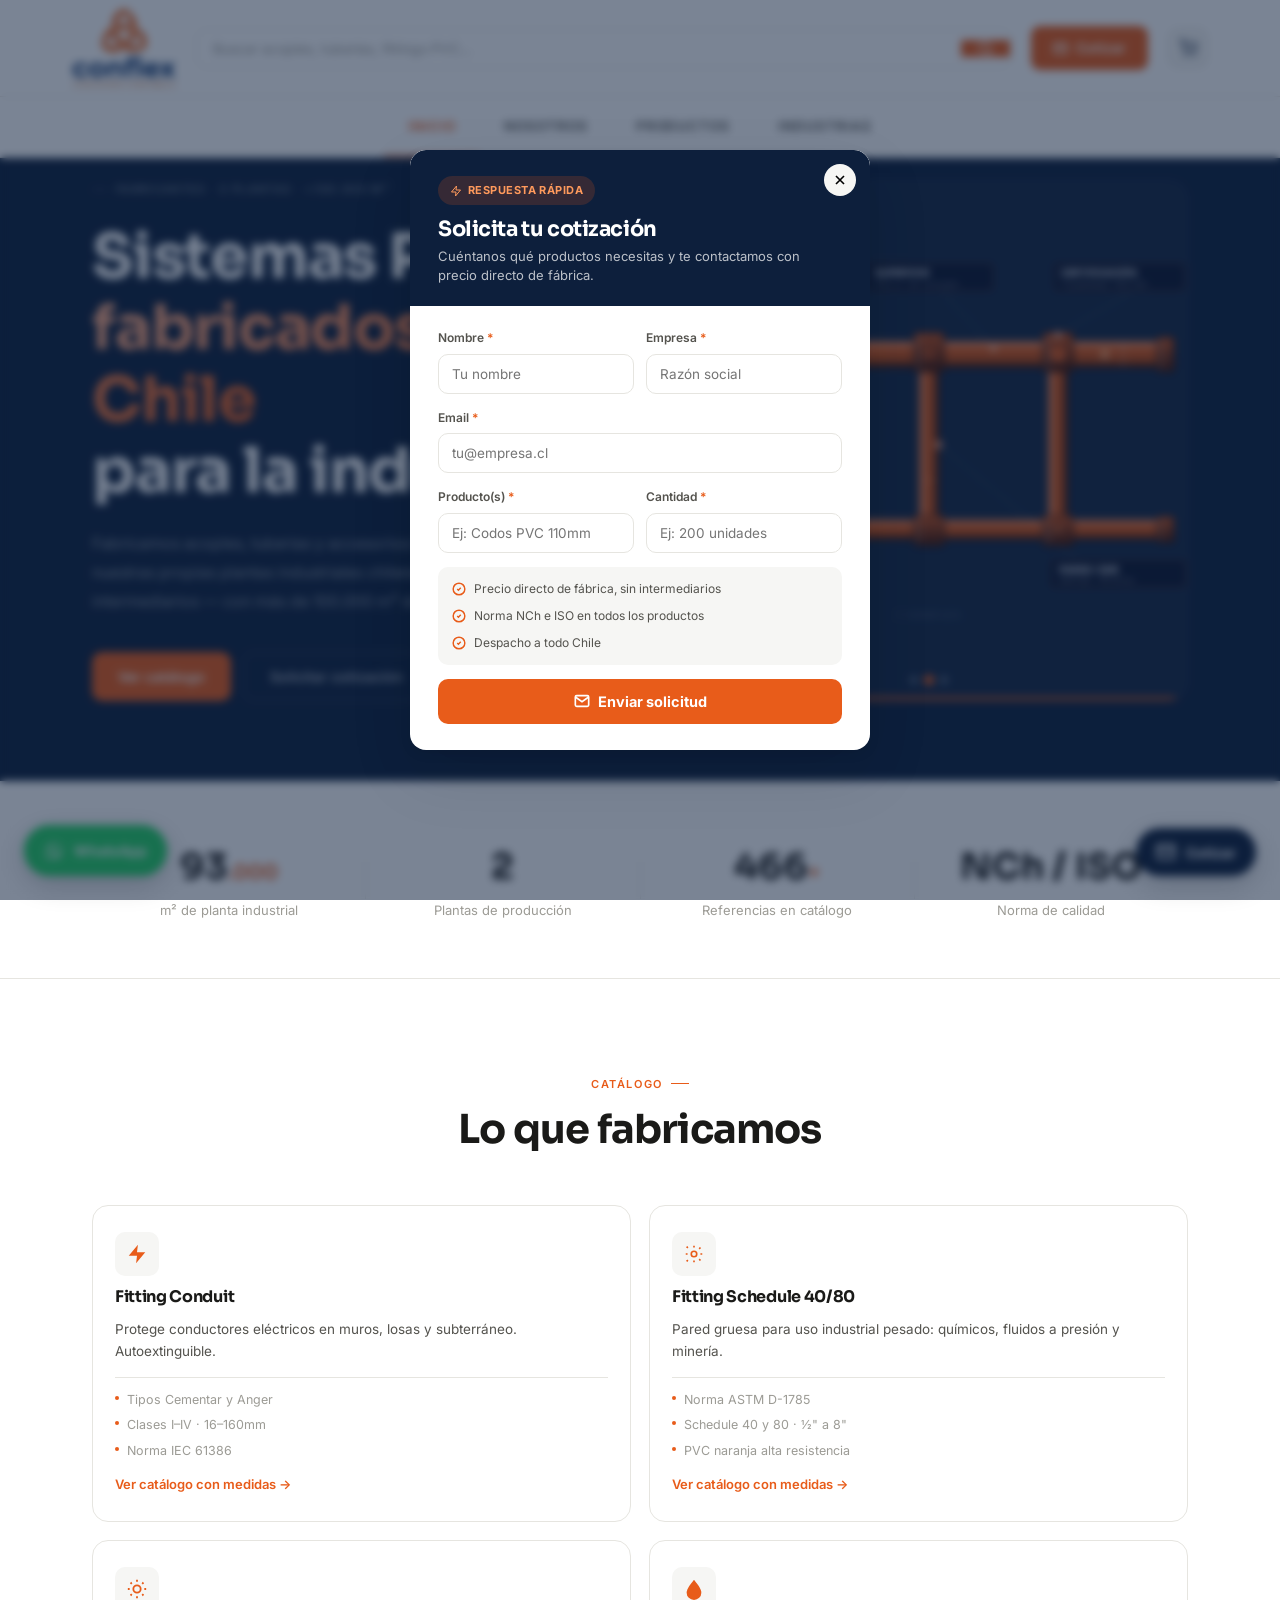
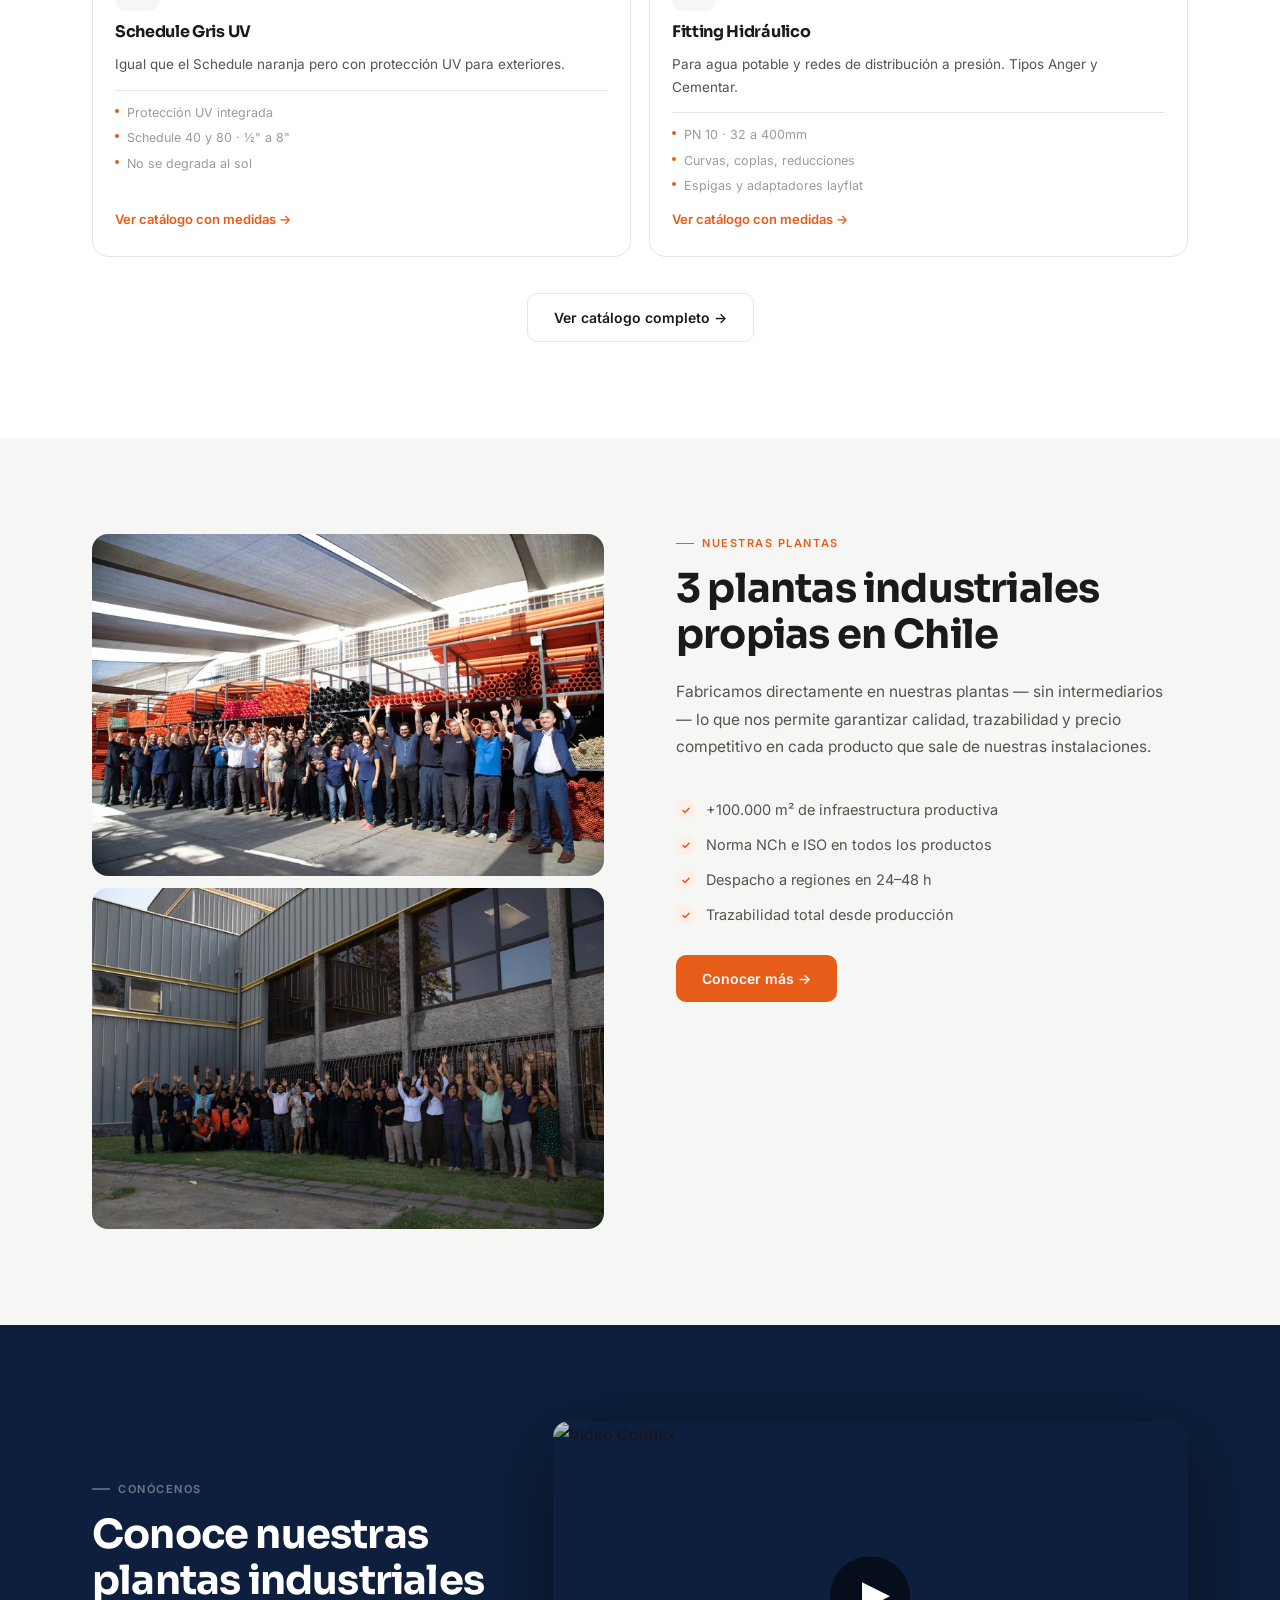
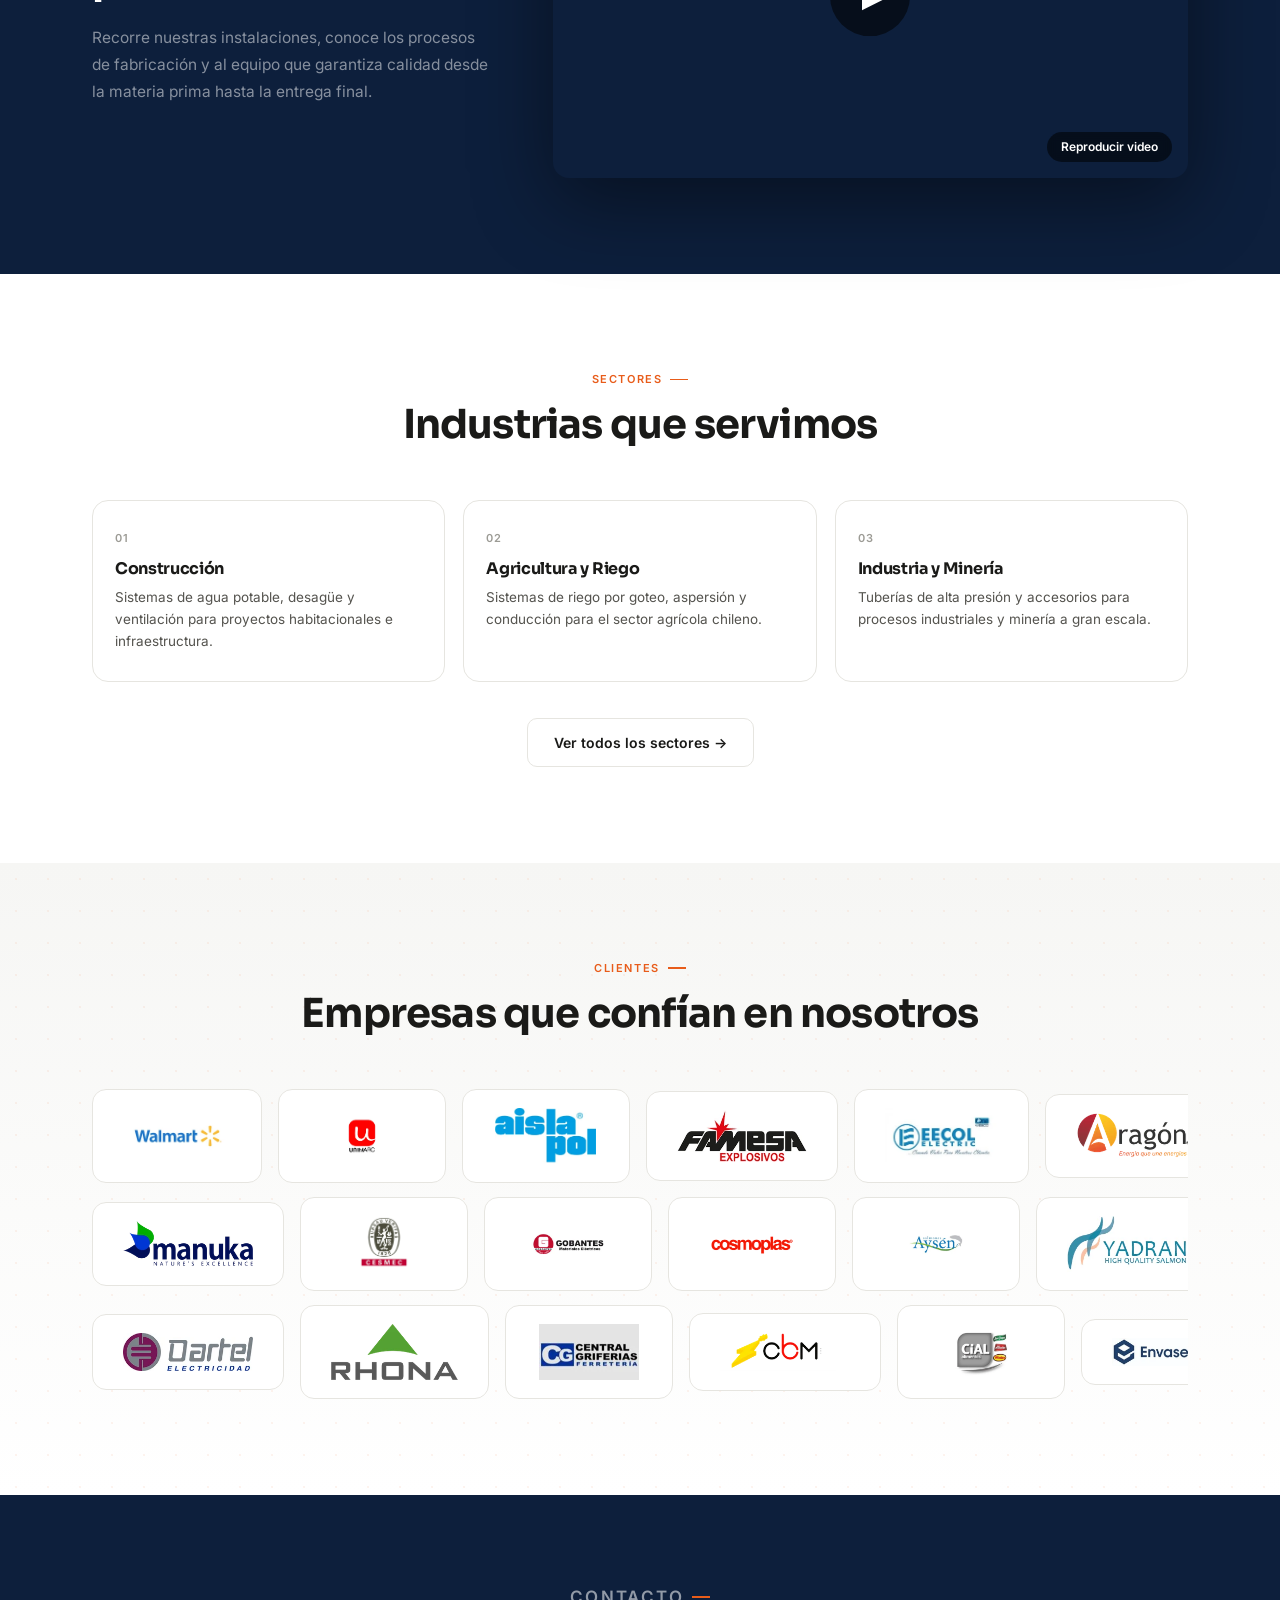
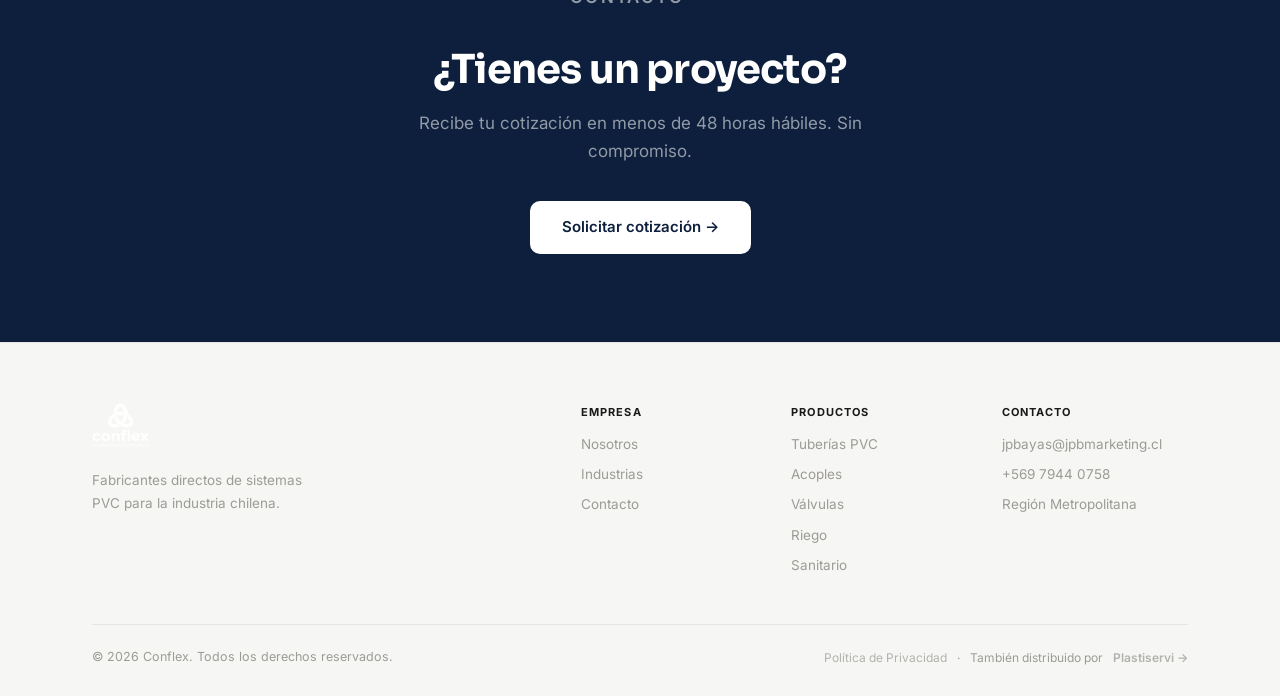
==== index.html @ ab377d47 "Reemplazar FormSubmit por envío real vía Gmail SMTP (Cloudflare Worker) El popup de cotización ahora" ====
<!DOCTYPE html>
<html lang="es">
<head>
  <meta charset="UTF-8" />
  <link rel="icon" type="image/png" sizes="32x32" href="img/favicon-32.png?v=2" />
  <link rel="icon" type="image/x-icon" href="favicon.ico?v=2" />
  <link rel="apple-touch-icon" href="img/favicon.png?v=2" />
  <meta name="viewport" content="width=device-width, initial-scale=1.0" />
  <title>Tuberías y Acoples PVC Chile | Conflex — Fabricantes Directos</title>
  <meta name="description" content="Fabricantes chilenos de tuberías PVC, acoples, válvulas y sistemas de riego. Conflex: 3 plantas industriales propias, +100.000 m² de producción. Precios directos de fábrica." />
  <link rel="canonical" href="https://conflex.cl/" />
  <meta property="og:type" content="website" />
  <meta property="og:site_name" content="Conflex" />
  <meta property="og:title" content="Tuberías y Acoples PVC Chile | Conflex — Fabricantes Directos" />
  <meta property="og:description" content="Fabricantes chilenos de tuberías PVC, acoples, válvulas y sistemas de riego. 3 plantas industriales, +100.000 m² de producción. Precios directos de fábrica." />
  <meta property="og:url" content="https://conflex.cl/" />
  <meta property="og:image" content="https://conflex.cl/img/team-1.jpg" />
  <meta name="twitter:card" content="summary_large_image" />
  <script type="application/ld+json">
  {
    "@context": "https://schema.org",
    "@type": "Organization",
    "name": "Conflex",
    "url": "https://conflex.cl",
    "logo": "https://conflex.cl/img/logo-conflex-transparent.png",
    "description": "Fabricantes chilenos de sistemas PVC: tuberías hidráulicas, acoples, conduit eléctrico, válvulas, riego y sanitario.",
    "telephone": "+56979440758",
    "email": "jpbayas@jpbmarketing.cl",
    "address": {
      "@type": "PostalAddress",
      "addressRegion": "Región Metropolitana",
      "addressCountry": "CL"
    }

  }
  </script>
  <script type="application/ld+json">
  {
    "@context": "https://schema.org",
    "@type": "WebSite",
    "name": "Conflex",
    "url": "https://conflex.cl",
    "potentialAction": {
      "@type": "SearchAction",
      "target": "https://conflex.cl/productos.html?q={search_term_string}",
      "query-input": "required name=search_term_string"
    }
  }
  </script>
  <link rel="preconnect" href="https://fonts.googleapis.com" />
  <link rel="preconnect" href="https://fonts.gstatic.com" crossorigin />
  <link href="https://fonts.googleapis.com/css2?family=Inter:wght@300;400;500;600&family=Sora:wght@400;600;700;800&display=swap" rel="stylesheet" />
  <link rel="stylesheet" href="css/style.css?v=21" />
  <!-- Google tag (Google Ads) — cuenta Conflex 135-925-0092 -->
  <script async src="https://www.googletagmanager.com/gtag/js?id=AW-18395458623"></script>
  <script>
    window.dataLayer = window.dataLayer || [];
    function gtag(){dataLayer.push(arguments);}
    gtag('js', new Date());
    gtag('config', 'AW-18395458623');
  </script>
</head>
<body>

  <header class="nav" id="nav">
    <!-- Row 1: logo + search + CTA -->
    <div class="nav-top">
      <div class="nav-top-inner">
        <a href="#" class="logo">
          <img src="img/logo-conflex-transparent.png" alt="Conflex" class="logo-img" />
        </a>
        <form class="nav-search" onsubmit="handleSearch(event)">
          <input type="search" placeholder="Buscar acoples, tuberías, fittings PVC..." class="nav-search-input" />
          <button type="submit" class="nav-search-btn" aria-label="Buscar">
            <svg width="17" height="17" viewBox="0 0 24 24" fill="none" stroke="currentColor" stroke-width="2.3"><circle cx="11" cy="11" r="8"/><line x1="21" y1="21" x2="16.65" y2="16.65"/></svg>
          </button>
        </form>
        <a href="contacto.html" class="nav-cta">
          <svg width="15" height="15" viewBox="0 0 24 24" fill="none" stroke="currentColor" stroke-width="2.5"><path d="M4 4h16c1.1 0 2 .9 2 2v12c0 1.1-.9 2-2 2H4c-1.1 0-2-.9-2-2V6c0-1.1.9-2 2-2z"/><polyline points="22,6 12,13 2,6"/></svg>
          Cotizar
        </a>
        <a href="cotizacion.html" class="nav-cart-btn" id="nav-cart" aria-label="Ver cotización">
          <svg width="18" height="18" viewBox="0 0 24 24" fill="none" stroke="currentColor" stroke-width="2.2"><circle cx="9" cy="21" r="1"/><circle cx="20" cy="21" r="1"/><path d="M1 1h4l2.68 13.39a2 2 0 0 0 2 1.61h9.72a2 2 0 0 0 2-1.61L23 6H6"/></svg>
          <span class="nav-cart-count" id="cart-count" style="display:none">0</span>
        </a>
        <button class="burger" id="burger" aria-label="Menú">
          <span></span><span></span><span></span>
        </button>
      </div>
    </div>
    <!-- Row 2: navigation links -->
    <div class="nav-bottom">
      <div class="nav-bottom-inner">
        <nav class="nav-links">
          <a href="index.html" class="nav-link active">Inicio</a>
          <a href="nosotros.html" class="nav-link">Nosotros</a>
          <a href="productos.html" class="nav-link">Productos</a>
          <a href="industrias.html" class="nav-link">Industrias</a>
        </nav>
      </div>
    </div>
    <!-- Mobile drawer -->
    <div class="nav-drawer" id="drawer">
      <a href="index.html">Inicio</a>
      <a href="nosotros.html">Nosotros</a>
      <a href="productos.html">Productos</a>
      <a href="industrias.html">Industrias</a>
      <a href="contacto.html">Cotizar</a>
    </div>
  </header>

  <main>

    <!-- HERO -->
    <section class="hero" id="inicio">
      <div class="hero-inner">
      <div class="hero-content">
        <p class="hero-label">Fabricantes · 3 plantas · +100.000 m²</p>
        <h1>Sistemas PVC<br /><span>fabricados en Chile</span><br />para la industria</h1>
        <p class="hero-desc">Fabricamos acoples, tuberías y accesorios PVC en nuestras propias plantas industriales chilenas — sin intermediarios — con más de 100.000 m² de producción.</p>
        <div class="hero-btns">
          <a href="productos.html" class="btn-primary">Ver catálogo</a>
          <a href="contacto.html" class="btn-secondary">Solicitar cotización</a>
        </div>
      </div><!-- /hero-content -->

      <div class="hero-visual">
        <div class="hero-img-wrap">
          <div class="hero-slider" id="hero-slider">

            <!-- Slide 1: Foto de la fábrica -->
            <div class="hero-slide hs-active">
              <img src="img/fabrica-1.jpg" alt="Planta industrial Conflex Chile" style="object-position:center 65%" />
              <div class="hs-overlay"></div>
              <div class="hs-caption">
                <span class="hs-eyebrow">Fabricación propia · Chile</span>
                <p class="hs-title">Nuestra fábrica, tu garantía</p>
              </div>
            </div>

            <!-- Slide 2: Animación SVG red de tuberías -->
            <div class="hero-slide">
          <svg class="pv-svg" viewBox="0 0 480 340" fill="none" xmlns="http://www.w3.org/2000/svg">
            <defs>
              <pattern id="pvg" width="26" height="26" patternUnits="userSpaceOnUse">
                <path d="M26 0L0 0 0 26" stroke="rgba(255,255,255,.028)" stroke-width=".5" fill="none"/>
              </pattern>
              <!-- Horizontal pipe gradient: bright highlight top → main orange → dark shadow bottom -->
              <linearGradient id="gradH" x1="0" y1="0" x2="0" y2="1">
                <stop offset="0%"   stop-color="#fbb07a"/>
                <stop offset="16%"  stop-color="#e85c1a"/>
                <stop offset="74%"  stop-color="#b84810"/>
                <stop offset="100%" stop-color="#5e1c06"/>
              </linearGradient>
              <!-- Vertical pipe gradient: bright highlight left → main orange → dark shadow right -->
              <linearGradient id="gradV" x1="0" y1="0" x2="1" y2="0">
                <stop offset="0%"   stop-color="#fbb07a"/>
                <stop offset="16%"  stop-color="#e85c1a"/>
                <stop offset="74%"  stop-color="#b84810"/>
                <stop offset="100%" stop-color="#5e1c06"/>
              </linearGradient>
              <!-- T-fitting / flange gradient: darker than pipe body -->
              <linearGradient id="gradFit" x1="0" y1="0" x2="0" y2="1">
                <stop offset="0%"   stop-color="#c85018"/>
                <stop offset="100%" stop-color="#3e1204"/>
              </linearGradient>
              <!-- Flow paths through pipe centers -->
              <path id="fh"  d="M 28,90  H 452"/>
              <path id="fhr" d="M 452,253 H 28"/>
              <path id="fv1" d="M 120,90  V 253"/>
              <path id="fv2" d="M 240,90  V 253"/>
              <path id="fv3" d="M 360,90  V 253"/>
            </defs>

            <rect width="480" height="340" fill="url(#pvg)"/>

            <!-- ── BRANCH PIPES (behind header so header caps junction) ── -->
            <!-- Branch 1 — x=120 -->
            <rect x="111" y="102" width="18" height="144" fill="url(#gradV)"/>
            <rect x="112"   y="102" width="3.5" height="144" fill="rgba(255,255,255,.22)"/>
            <rect x="125.5" y="102" width="3.5" height="144" fill="rgba(0,0,0,.26)"/>
            <line x1="111" y1="102" x2="111" y2="246" stroke="#8a2c08" stroke-width=".8"/>
            <line x1="129" y1="102" x2="129" y2="246" stroke="#2e0c02" stroke-width="1"/>

            <!-- Branch 2 — x=240 -->
            <rect x="231" y="102" width="18" height="144" fill="url(#gradV)"/>
            <rect x="232"   y="102" width="3.5" height="144" fill="rgba(255,255,255,.22)"/>
            <rect x="245.5" y="102" width="3.5" height="144" fill="rgba(0,0,0,.26)"/>
            <line x1="231" y1="102" x2="231" y2="246" stroke="#8a2c08" stroke-width=".8"/>
            <line x1="249" y1="102" x2="249" y2="246" stroke="#2e0c02" stroke-width="1"/>

            <!-- Branch 3 — x=360 -->
            <rect x="351" y="102" width="18" height="144" fill="url(#gradV)"/>
            <rect x="352"   y="102" width="3.5" height="144" fill="rgba(255,255,255,.22)"/>
            <rect x="365.5" y="102" width="3.5" height="144" fill="rgba(0,0,0,.26)"/>
            <line x1="351" y1="102" x2="351" y2="246" stroke="#8a2c08" stroke-width=".8"/>
            <line x1="369" y1="102" x2="369" y2="246" stroke="#2e0c02" stroke-width="1"/>

            <!-- ── MAIN HEADER PIPE ── -->
            <rect x="24" y="78" width="432" height="24" fill="url(#gradH)"/>
            <rect x="24" y="79" width="432" height="4"  fill="rgba(255,255,255,.22)"/>
            <rect x="24" y="98" width="432" height="4"  fill="rgba(0,0,0,.3)"/>
            <line x1="24" y1="78"  x2="456" y2="78"  stroke="#8a2c08" stroke-width="1"/>
            <line x1="24" y1="102" x2="456" y2="102" stroke="#2e0c02" stroke-width="1.2"/>
            <!-- Spec band stripes -->
            <rect x="58"  y="78" width="3" height="24" fill="rgba(255,255,255,.13)"/>
            <rect x="419" y="78" width="3" height="24" fill="rgba(255,255,255,.13)"/>
            <!-- Left end flange -->
            <rect x="12" y="74" width="16" height="32" rx="3" fill="url(#gradFit)" stroke="#2e0c02" stroke-width="1.3"/>
            <rect x="14" y="76" width="4"  height="28" fill="rgba(255,255,255,.16)"/>
            <!-- Right end flange -->
            <rect x="452" y="74" width="16" height="32" rx="3" fill="url(#gradFit)" stroke="#2e0c02" stroke-width="1.3"/>
            <rect x="454" y="76" width="4"  height="28" fill="rgba(255,255,255,.16)"/>

            <!-- ── RETURN PIPE ── -->
            <rect x="24" y="244" width="432" height="18" fill="url(#gradH)"/>
            <rect x="24" y="245" width="432" height="3"  fill="rgba(255,255,255,.2)"/>
            <rect x="24" y="259" width="432" height="3"  fill="rgba(0,0,0,.28)"/>
            <line x1="24" y1="244" x2="456" y2="244" stroke="#8a2c08" stroke-width=".8"/>
            <line x1="24" y1="262" x2="456" y2="262" stroke="#2e0c02" stroke-width="1"/>
            <!-- Left end flange -->
            <rect x="12" y="241" width="16" height="24" rx="2" fill="url(#gradFit)" stroke="#2e0c02" stroke-width="1"/>
            <rect x="14" y="243" width="4"  height="20" fill="rgba(255,255,255,.14)"/>
            <!-- Right end flange -->
            <rect x="452" y="241" width="16" height="24" rx="2" fill="url(#gradFit)" stroke="#2e0c02" stroke-width="1"/>
            <rect x="454" y="243" width="4"  height="20" fill="rgba(255,255,255,.14)"/>

            <!-- ── T-FITTING COLLARS (drawn on top of both pipes) ── -->
            <!-- Branch 1 top T -->
            <rect x="106" y="70" width="28" height="36" rx="3" fill="url(#gradFit)" stroke="#2e0c02" stroke-width="1.3"/>
            <rect x="108" y="72" width="4.5" height="32" fill="rgba(255,255,255,.15)"/>
            <!-- Branch 1 bottom T -->
            <rect x="106" y="240" width="28" height="28" rx="3" fill="url(#gradFit)" stroke="#2e0c02" stroke-width="1.3"/>
            <rect x="108" y="242" width="4.5" height="24" fill="rgba(255,255,255,.15)"/>
            <!-- Flow pulse ring -->
            <circle cx="120" cy="90" r="5" fill="rgba(232,92,26,.85)">
              <animate attributeName="r"       values="4;9;4"   dur="2.4s" begin="0s"  repeatCount="indefinite"/>
              <animate attributeName="opacity" values=".75;0;.75" dur="2.4s" begin="0s"  repeatCount="indefinite"/>
            </circle>

            <!-- Branch 2 top T -->
            <rect x="226" y="70" width="28" height="36" rx="3" fill="url(#gradFit)" stroke="#2e0c02" stroke-width="1.3"/>
            <rect x="228" y="72" width="4.5" height="32" fill="rgba(255,255,255,.15)"/>
            <!-- Branch 2 bottom T -->
            <rect x="226" y="240" width="28" height="28" rx="3" fill="url(#gradFit)" stroke="#2e0c02" stroke-width="1.3"/>
            <rect x="228" y="242" width="4.5" height="24" fill="rgba(255,255,255,.15)"/>
            <!-- Flow pulse ring -->
            <circle cx="240" cy="90" r="5" fill="rgba(232,92,26,.85)">
              <animate attributeName="r"       values="4;9;4"   dur="2.8s" begin=".8s" repeatCount="indefinite"/>
              <animate attributeName="opacity" values=".75;0;.75" dur="2.8s" begin=".8s" repeatCount="indefinite"/>
            </circle>

            <!-- Branch 3 top T -->
            <rect x="346" y="70" width="28" height="36" rx="3" fill="url(#gradFit)" stroke="#2e0c02" stroke-width="1.3"/>
            <rect x="348" y="72" width="4.5" height="32" fill="rgba(255,255,255,.15)"/>
            <!-- Branch 3 bottom T -->
            <rect x="346" y="240" width="28" height="28" rx="3" fill="url(#gradFit)" stroke="#2e0c02" stroke-width="1.3"/>
            <rect x="348" y="242" width="4.5" height="24" fill="rgba(255,255,255,.15)"/>
            <!-- Flow pulse ring -->
            <circle cx="360" cy="90" r="5" fill="rgba(232,92,26,.85)">
              <animate attributeName="r"       values="4;9;4"   dur="2.6s" begin="1.5s" repeatCount="indefinite"/>
              <animate attributeName="opacity" values=".75;0;.75" dur="2.6s" begin="1.5s" repeatCount="indefinite"/>
            </circle>

            <!-- ── FLOW PARTICLES (on top of everything) ── -->
            <!-- Header → right -->
            <circle r="4" fill="#ffb880">
              <animateMotion dur="3.5s" repeatCount="indefinite" calcMode="linear"><mpath href="#fh"/></animateMotion>
              <animate attributeName="opacity" values=".9;.45;.9" dur="3.5s" repeatCount="indefinite"/>
            </circle>
            <circle r="3" fill="#ff9050">
              <animateMotion dur="3.5s" begin="-1.17s" repeatCount="indefinite" calcMode="linear"><mpath href="#fh"/></animateMotion>
              <animate attributeName="opacity" values=".65;.2;.65" dur="3.5s" begin="-1.17s" repeatCount="indefinite"/>
            </circle>
            <circle r="2" fill="#e85c1a">
              <animateMotion dur="3.5s" begin="-2.33s" repeatCount="indefinite" calcMode="linear"><mpath href="#fh"/></animateMotion>
              <animate attributeName="opacity" values=".45;.1;.45" dur="3.5s" begin="-2.33s" repeatCount="indefinite"/>
            </circle>
            <!-- Return ← left -->
            <circle r="3" fill="#ff9050">
              <animateMotion dur="4s" repeatCount="indefinite" calcMode="linear"><mpath href="#fhr"/></animateMotion>
              <animate attributeName="opacity" values=".55;.18;.55" dur="4s" repeatCount="indefinite"/>
            </circle>
            <circle r="2" fill="#e85c1a">
              <animateMotion dur="4s" begin="-2s" repeatCount="indefinite" calcMode="linear"><mpath href="#fhr"/></animateMotion>
              <animate attributeName="opacity" values=".35;.08;.35" dur="4s" begin="-2s" repeatCount="indefinite"/>
            </circle>
            <!-- Branch flows ↓ -->
            <circle r="2.5" fill="#ff9050">
              <animateMotion dur="2.5s" begin="-0.5s" repeatCount="indefinite"><mpath href="#fv1"/></animateMotion>
              <animate attributeName="opacity" values=".7;.2;.7" dur="2.5s" begin="-0.5s" repeatCount="indefinite"/>
            </circle>
            <circle r="2.5" fill="#ff9050">
              <animateMotion dur="2.5s" begin="-1.2s" repeatCount="indefinite"><mpath href="#fv2"/></animateMotion>
              <animate attributeName="opacity" values=".7;.2;.7" dur="2.5s" begin="-1.2s" repeatCount="indefinite"/>
            </circle>
            <circle r="2.5" fill="#ff9050">
              <animateMotion dur="2.5s" begin="-1.9s" repeatCount="indefinite"><mpath href="#fv3"/></animateMotion>
              <animate attributeName="opacity" values=".7;.2;.7" dur="2.5s" begin="-1.9s" repeatCount="indefinite"/>
            </circle>

            <!-- ── ANNOTATIONS ── -->
            <!-- 1. Acople / Unión — T-fitting rama 1 (arriba-izq) -->
            <g>
              <line x1="120" y1="72" x2="57" y2="31" stroke="rgba(255,255,255,.3)" stroke-width=".8" stroke-dasharray="3 2"/>
              <circle cx="120" cy="72" r="3" fill="white" fill-opacity=".85" stroke="#e85c1a" stroke-width="1.2"/>
              <rect x="1" y="5" width="112" height="26" rx="3" fill="rgba(8,18,44,.92)" stroke="rgba(232,92,26,.45)" stroke-width=".7"/>
              <text x="8" y="17" fill="rgba(255,255,255,.92)" font-size="8.5" font-weight="700" font-family="'Sora',sans-serif">ACOPLE / UNIÓN</text>
              <text x="8" y="27" fill="rgba(255,255,255,.45)" font-size="7.5" font-family="'Inter',sans-serif">Tolerancia · Cero Fugas</text>
            </g>

            <!-- 2. Pared / SDR — borde derecho rama 2, abajo-der -->
            <g>
              <line x1="249" y1="174" x2="378" y2="281" stroke="rgba(255,255,255,.3)" stroke-width=".8" stroke-dasharray="3 2"/>
              <circle cx="249" cy="174" r="3" fill="white" fill-opacity=".85" stroke="#e85c1a" stroke-width="1.2"/>
              <rect x="353" y="281" width="126" height="26" rx="3" fill="rgba(8,18,44,.92)" stroke="rgba(232,92,26,.45)" stroke-width=".7"/>
              <text x="361" y="293" fill="rgba(255,255,255,.92)" font-size="8.5" font-weight="700" font-family="'Sora',sans-serif">PARED / SDR</text>
              <text x="361" y="303" fill="rgba(255,255,255,.45)" font-size="7.5" font-family="'Inter',sans-serif">SDR Opt. · PN 16 bar</text>
            </g>

            <!-- 3. Superficie PVC-U — cuerpo tubería central, arriba-centro -->
            <g>
              <line x1="300" y1="84" x2="252" y2="31" stroke="rgba(255,255,255,.3)" stroke-width=".8" stroke-dasharray="3 2"/>
              <circle cx="300" cy="84" r="3" fill="white" fill-opacity=".85" stroke="#e85c1a" stroke-width="1.2"/>
              <rect x="182" y="5" width="118" height="26" rx="3" fill="rgba(8,18,44,.92)" stroke="rgba(232,92,26,.45)" stroke-width=".7"/>
              <text x="190" y="17" fill="rgba(255,255,255,.92)" font-size="8.5" font-weight="700" font-family="'Sora',sans-serif">SUPERFICIE</text>
              <text x="190" y="27" fill="rgba(255,255,255,.45)" font-size="7.5" font-family="'Inter',sans-serif">PVC-U · Sin corrosión</text>
            </g>

            <!-- 4. Certificación — T-fitting rama 3, arriba-der -->
            <g>
              <line x1="360" y1="72" x2="430" y2="31" stroke="rgba(255,255,255,.3)" stroke-width=".8" stroke-dasharray="3 2"/>
              <circle cx="360" cy="72" r="3" fill="white" fill-opacity=".85" stroke="#e85c1a" stroke-width="1.2"/>
              <rect x="356" y="5" width="122" height="26" rx="3" fill="rgba(8,18,44,.92)" stroke="rgba(232,92,26,.45)" stroke-width=".7"/>
              <text x="363" y="17" fill="rgba(255,255,255,.92)" font-size="8.5" font-weight="700" font-family="'Sora',sans-serif">CERTIFICACIÓN</text>
              <text x="363" y="27" fill="rgba(255,255,255,.45)" font-size="7.5" font-family="'Inter',sans-serif">Trazabilidad · NCh ISO</text>
            </g>

            <!-- 5. Lumen interno — extremo izq tubería retorno, abajo-izq -->
            <g>
              <line x1="30" y1="253" x2="52" y2="282" stroke="rgba(255,255,255,.3)" stroke-width=".8" stroke-dasharray="3 2"/>
              <circle cx="30" cy="253" r="3" fill="white" fill-opacity=".85" stroke="#e85c1a" stroke-width="1.2"/>
              <rect x="1" y="283" width="118" height="26" rx="3" fill="rgba(8,18,44,.92)" stroke="rgba(232,92,26,.45)" stroke-width=".7"/>
              <text x="8" y="295" fill="rgba(255,255,255,.92)" font-size="8.5" font-weight="700" font-family="'Sora',sans-serif">LUMEN INTERNO</text>
              <text x="8" y="305" fill="rgba(255,255,255,.45)" font-size="7.5" font-family="'Inter',sans-serif">Hazen-Williams C=150</text>
            </g>

            <!-- Marca de agua -->
            <text x="240" y="335" text-anchor="middle" fill="rgba(255,255,255,.18)" font-size="8" font-family="'Sora',sans-serif" font-weight="700" letter-spacing=".18em">© CONFLEX</text>

          </svg>
            </div><!-- /slide SVG -->

            <!-- Slide 3: Foto del equipo -->
            <div class="hero-slide">
              <img src="img/team-1.jpg" alt="Equipo Conflex en planta industrial" />
              <div class="hs-overlay"></div>
              <div class="hs-caption">
                <span class="hs-eyebrow">Nuestro equipo · 3 plantas</span>
                <p class="hs-title">Directo del fabricante a tu proyecto</p>
              </div>
            </div>

          </div><!-- /hero-slider -->
          <div class="hero-dots" id="hero-dots">
            <button class="hd hs-active" data-idx="0"></button>
            <button class="hd" data-idx="1"></button>
            <button class="hd" data-idx="2"></button>
          </div>
        </div>
      </div><!-- /hero-visual -->
      </div><!-- /hero-inner -->
    </section>

    <!-- STATS -->
    <div class="stats-bar">
      <div class="container">
        <div class="stats-row">
          <div class="stat fade-up">
            <strong><span class="count" data-to="100">0</span><span class="count-sfx">.000</span></strong>
            <p>m² de planta industrial</p>
          </div>
          <div class="stat-div"></div>
          <div class="stat fade-up" style="--d:.1s">
            <strong class="count" data-to="3">0</strong>
            <p>Plantas de producción</p>
          </div>
          <div class="stat-div"></div>
          <div class="stat fade-up" style="--d:.2s">
            <strong><span class="count" data-to="500">0</span><span class="count-sfx">+</span></strong>
            <p>Referencias en catálogo</p>
          </div>
          <div class="stat-div"></div>
          <div class="stat fade-up" style="--d:.3s">
            <strong>NCh / ISO</strong>
            <p>Norma de calidad</p>
          </div>
        </div>
      </div>
    </div>

    <!-- PRODUCTOS DESTACADOS -->
    <section class="section">
      <div class="container">
        <div class="sec-head fade-up">
          <p class="eyebrow center">Catálogo</p>
          <h2 class="center">Lo que fabricamos</h2>
        </div>
        <div class="prod-grid">
          <a href="conduit.html" class="prod fade-up" style="--d:.05s">
            <div class="prod-ico">
              <svg viewBox="0 0 24 24" fill="currentColor"><path d="M13 2L3 14h9l-1 8 10-12h-9l1-8z"/></svg>
            </div>
            <h3>Fitting Conduit</h3>
            <p>Protege conductores eléctricos en muros, losas y subterráneo. Autoextinguible.</p>
            <ul>
              <li>Tipos Cementar y Anger</li>
              <li>Clases I–IV · 16–160mm</li>
              <li>Norma IEC 61386</li>
            </ul>
            <span>Ver catálogo con medidas →</span>
          </a>
          <a href="schedule-40-80.html" class="prod fade-up" style="--d:.10s">
            <div class="prod-ico">
              <svg viewBox="0 0 24 24" fill="none" stroke="currentColor" stroke-width="1.8"><circle cx="12" cy="12" r="3"/><path d="M19.07 4.93l-1.41 1.41M5.34 18.66l-1.41 1.41M21 12h-2M5 12H3M19.07 19.07l-1.41-1.41M5.34 5.34L3.93 3.93M12 21v-2M12 5V3"/></svg>
            </div>
            <h3>Fitting Schedule 40/80</h3>
            <p>Pared gruesa para uso industrial pesado: químicos, fluidos a presión y minería.</p>
            <ul>
              <li>Norma ASTM D-1785</li>
              <li>Schedule 40 y 80 · ½" a 8"</li>
              <li>PVC naranja alta resistencia</li>
            </ul>
            <span>Ver catálogo con medidas →</span>
          </a>
          <a href="schedule-gris-uv.html" class="prod fade-up" style="--d:.15s">
            <div class="prod-ico">
              <svg viewBox="0 0 24 24" fill="none" stroke="currentColor" stroke-width="2"><circle cx="12" cy="12" r="4"/><path d="M12 2v2M12 20v2M4.93 4.93l1.41 1.41M17.66 17.66l1.41 1.41M2 12h2M20 12h2M4.93 19.07l1.41-1.41M17.66 6.34l1.41-1.41"/></svg>
            </div>
            <h3>Schedule Gris UV</h3>
            <p>Igual que el Schedule naranja pero con protección UV para exteriores.</p>
            <ul>
              <li>Protección UV integrada</li>
              <li>Schedule 40 y 80 · ½" a 8"</li>
              <li>No se degrada al sol</li>
            </ul>
            <span>Ver catálogo con medidas →</span>
          </a>
          <a href="hidraulico.html" class="prod fade-up" style="--d:.20s">
            <div class="prod-ico">
              <svg viewBox="0 0 24 24" fill="currentColor"><path d="M12 2C6 9.5 4 13 4 16a8 8 0 0016 0c0-3-2-6.5-8-14z"/></svg>
            </div>
            <h3>Fitting Hidráulico</h3>
            <p>Para agua potable y redes de distribución a presión. Tipos Anger y Cementar.</p>
            <ul>
              <li>PN 10 · 32 a 400mm</li>
              <li>Curvas, coplas, reducciones</li>
              <li>Espigas y adaptadores layflat</li>
            </ul>
            <span>Ver catálogo con medidas →</span>
          </a>
        </div>
        <div class="prod-cta-row fade-up" style="--d:.2s">
          <a href="productos.html" class="btn-secondary">Ver catálogo completo →</a>
        </div>
      </div>
    </section>

    <!-- FÁBRICA / PLANTAS -->
    <section class="section bg-off">
      <div class="container">
        <div class="two-col">
          <div class="nos-photos fade-left">
            <div class="nos-photo-wrap">
              <img src="img/team-1.jpg" alt="Planta industrial Conflex" loading="lazy" />
            </div>
            <div class="nos-photo-wrap nos-photo-sm">
              <img src="img/team-2.jpg" alt="Equipo Conflex" loading="lazy" />
            </div>
          </div>
          <div class="home-fab-right fade-right">
            <p class="eyebrow">Nuestras plantas</p>
            <h2>3 plantas industriales propias en Chile</h2>
            <p class="body">Fabricamos directamente en nuestras plantas — sin intermediarios — lo que nos permite garantizar calidad, trazabilidad y precio competitivo en cada producto que sale de nuestras instalaciones.</p>
            <ul class="check-list">
              <li><span class="check">✓</span> +100.000 m² de infraestructura productiva</li>
              <li><span class="check">✓</span> Norma NCh e ISO en todos los productos</li>
              <li><span class="check">✓</span> Despacho a regiones en 24–48 h</li>
              <li><span class="check">✓</span> Trazabilidad total desde producción</li>
            </ul>
            <a href="nosotros.html" class="btn-primary" style="margin-top:28px;align-self:flex-start;">Conocer más →</a>
          </div>
        </div>
      </div>
    </section>

    <!-- VIDEO -->
    <section class="section video-section">
      <div class="container">
        <div class="video-wrap fade-up">
          <div class="video-left">
            <p class="eyebrow">Conócenos</p>
            <h2>Conoce nuestras<br />plantas industriales</h2>
            <p class="body">Recorre nuestras instalaciones, conoce los procesos de fabricación y al equipo que garantiza calidad desde la materia prima hasta la entrega final.</p>
          </div>
          <div class="video-embed fade-up" style="--d:.15s">
            <div class="video-player" id="video-player">
              <div class="vp-thumb" id="vp-thumb" onclick="loadVideo()">
                <img src="https://img.youtube.com/vi/3n8QQg7Dyl0/maxresdefault.jpg" alt="Video Conflex" />
                <div class="vp-play">
                  <svg viewBox="0 0 80 80" fill="none"><circle cx="40" cy="40" r="40" fill="rgba(0,0,0,.55)"/><path d="M32 26l28 14-28 14V26z" fill="#fff"/></svg>
                </div>
                <div class="vp-label">Reproducir video</div>
              </div>
              <div class="vp-iframe" id="vp-iframe" style="display:none">
                <iframe
                  id="yt-iframe"
                  src=""
                  title="Conflex — Video corporativo"
                  frameborder="0"
                  allow="accelerometer; autoplay; clipboard-write; encrypted-media; gyroscope; picture-in-picture; web-share"
                  allowfullscreen>
                </iframe>
              </div>
            </div>
          </div>
        </div>
      </div>
    </section>

    <!-- INDUSTRIAS -->
    <section class="section">
      <div class="container">
        <div class="sec-head fade-up">
          <p class="eyebrow center">Sectores</p>
          <h2 class="center">Industrias que servimos</h2>
        </div>
        <div class="ind-grid">
          <a href="industrias.html" class="ind fade-up" style="--d:.05s">
            <span class="ind-n">01</span>
            <h3>Construcción</h3>
            <p>Sistemas de agua potable, desagüe y ventilación para proyectos habitacionales e infraestructura.</p>
          </a>
          <a href="industrias.html" class="ind fade-up" style="--d:.10s">
            <span class="ind-n">02</span>
            <h3>Agricultura y Riego</h3>
            <p>Sistemas de riego por goteo, aspersión y conducción para el sector agrícola chileno.</p>
          </a>
          <a href="industrias.html" class="ind fade-up" style="--d:.15s">
            <span class="ind-n">03</span>
            <h3>Industria y Minería</h3>
            <p>Tuberías de alta presión y accesorios para procesos industriales y minería a gran escala.</p>
          </a>
        </div>
        <div class="ind-cta-row fade-up" style="--d:.2s">
          <a href="industrias.html" class="btn-secondary">Ver todos los sectores →</a>
        </div>
      </div>
    </section>

    <!-- CLIENTES -->
    <section class="section clientes-section">
      <div class="container">
        <div class="sec-head fade-up">
          <p class="eyebrow center">Clientes</p>
          <h2 class="center">Empresas que confían en nosotros</h2>
        </div>
        <div class="marquee-wrap fade-up" style="--d:.1s">
          <div class="marquee-row">
            <div class="marquee-track" style="--dur:14s">
              <div class="logo-item"><img src="img/logo-walmart.jpg"   alt="Walmart"   /></div>
              <div class="logo-item"><img src="img/logo-unimarc.jpg"   alt="Unimarc"   /></div>
              <div class="logo-item"><img src="img/logo-aislapol.jpg"  alt="Aislapol"  /></div>
              <div class="logo-item"><img src="img/logo-famesa.jpg"    alt="FAMESA"    /></div>
              <div class="logo-item"><img src="img/logo-eecol.jpg"     alt="EECOL"     /></div>
              <div class="logo-item"><img src="img/logo-aragon.jpg"    alt="Aragón"    /></div>
              <div class="logo-item"><img src="img/logo-walmart.jpg"   alt="Walmart"   /></div>
              <div class="logo-item"><img src="img/logo-unimarc.jpg"   alt="Unimarc"   /></div>
              <div class="logo-item"><img src="img/logo-aislapol.jpg"  alt="Aislapol"  /></div>
              <div class="logo-item"><img src="img/logo-famesa.jpg"    alt="FAMESA"    /></div>
              <div class="logo-item"><img src="img/logo-eecol.jpg"     alt="EECOL"     /></div>
              <div class="logo-item"><img src="img/logo-aragon.jpg"    alt="Aragón"    /></div>
            </div>
          </div>
          <div class="marquee-row">
            <div class="marquee-track" style="--dur:11s">
              <div class="logo-item"><img src="img/logo-manuka.jpg"    alt="Manuka"    /></div>
              <div class="logo-item"><img src="img/logo-cesmec.jpg"    alt="CESMEC"    /></div>
              <div class="logo-item"><img src="img/logo-gobantes.jpg"  alt="Gobantes"  /></div>
              <div class="logo-item"><img src="img/123410_715127.webp"  alt="Cliente Conflex" /></div>
              <div class="logo-item"><img src="img/1644_529804.webp"    alt="Cliente Conflex" /></div>
              <div class="logo-item"><img src="img/423164_28411.webp"   alt="Cliente Conflex" /></div>
              <div class="logo-item"><img src="img/logo-manuka.jpg"    alt="Manuka"    /></div>
              <div class="logo-item"><img src="img/logo-cesmec.jpg"    alt="CESMEC"    /></div>
              <div class="logo-item"><img src="img/logo-gobantes.jpg"  alt="Gobantes"  /></div>
              <div class="logo-item"><img src="img/123410_715127.webp"  alt="Cliente Conflex" /></div>
              <div class="logo-item"><img src="img/1644_529804.webp"    alt="Cliente Conflex" /></div>
              <div class="logo-item"><img src="img/423164_28411.webp"   alt="Cliente Conflex" /></div>
            </div>
          </div>
          <div class="marquee-row">
            <div class="marquee-track" style="--dur:16s">
              <div class="logo-item"><img src="img/427085_332782.webp"  alt="Cliente Conflex" /></div>
              <div class="logo-item"><img src="img/515166_760900.webp"  alt="Cliente Conflex" /></div>
              <div class="logo-item"><img src="img/685327_390941.webp"  alt="Cliente Conflex" /></div>
              <div class="logo-item"><img src="img/723793_603663.webp"  alt="Cliente Conflex" /></div>
              <div class="logo-item"><img src="img/813614_856044.webp"  alt="Cliente Conflex" /></div>
              <div class="logo-item"><img src="img/831677_243866.webp"  alt="Cliente Conflex" /></div>
              <div class="logo-item"><img src="img/897382_99307.webp"   alt="Cliente Conflex" /></div>
              <div class="logo-item"><img src="img/427085_332782.webp"  alt="Cliente Conflex" /></div>
              <div class="logo-item"><img src="img/515166_760900.webp"  alt="Cliente Conflex" /></div>
              <div class="logo-item"><img src="img/685327_390941.webp"  alt="Cliente Conflex" /></div>
              <div class="logo-item"><img src="img/723793_603663.webp"  alt="Cliente Conflex" /></div>
              <div class="logo-item"><img src="img/813614_856044.webp"  alt="Cliente Conflex" /></div>
              <div class="logo-item"><img src="img/831677_243866.webp"  alt="Cliente Conflex" /></div>
              <div class="logo-item"><img src="img/897382_99307.webp"   alt="Cliente Conflex" /></div>
            </div>
          </div>
        </div>
      </div>
    </section>

    <!-- CTA FINAL -->
    <section style="background:var(--navy);">
      <div class="container">
        <div class="home-cta fade-up">
          <p class="eyebrow">Contacto</p>
          <h2>¿Tienes un proyecto?</h2>
          <p>Recibe tu cotización en menos de 48 horas hábiles. Sin compromiso.</p>
          <a href="contacto.html" class="btn-primary btn-white">Solicitar cotización →</a>
        </div>
      </div>
    </section>

  </main>

  <footer class="footer">
    <div class="container">
      <div class="footer-top">
        <div>
          <a href="index.html" style="display:inline-flex;margin-bottom:14px;">
            <img src="img/logo-conflex-transparent.png" alt="Conflex" style="height:44px;filter:brightness(0) invert(1);" />
          </a>
          <p>Fabricantes directos de sistemas PVC para la industria chilena.</p>
        </div>
        <div class="footer-cols">
          <div>
            <h4>Empresa</h4>
            <a href="nosotros.html">Nosotros</a>
            <a href="industrias.html">Industrias</a>
            <a href="contacto.html">Contacto</a>
          </div>
          <div>
            <h4>Productos</h4>
            <a href="productos.html">Tuberías PVC</a>
            <a href="productos.html">Acoples</a>
            <a href="productos.html">Válvulas</a>
            <a href="productos.html">Riego</a>
            <a href="productos.html">Sanitario</a>
          </div>
          <div>
            <h4>Contacto</h4>
            <a href="mailto:jpbayas@jpbmarketing.cl">jpbayas@jpbmarketing.cl</a>
            <a href="tel:+56979440758">+569 7944 0758</a>
            <span>Región Metropolitana</span>
          </div>
        </div>
      </div>
      <div class="footer-bottom">
        <p>&copy; 2026 Conflex. Todos los derechos reservados.</p>
        <div style="display:flex;align-items:center;gap:10px;font-size:12px;color:var(--text-3)">
          <a href="politica-privacidad.html" style="color:var(--text-3);text-decoration:none;opacity:.75">Política de Privacidad</a>
          <span>·</span>
          <span>También distribuido por</span>
          <a href="https://plastiservi.cl" target="_blank" rel="noopener" style="color:var(--text-3);font-weight:600;text-decoration:none;opacity:.75;transition:opacity .18s" onmouseover="this.style.opacity=1" onmouseout="this.style.opacity='.75'">Plastiservi →</a>
        </div>
      </div>
    </div>
  </footer>

  <script src="js/main.js?v=19"></script>
  <script>
    (function(){
      var slides = document.querySelectorAll('#hero-slider .hero-slide');
      var dots   = document.querySelectorAll('#hero-dots .hd');
      var cur = 0;
      function goTo(n){
        slides[cur].classList.remove('hs-active');
        dots[cur].classList.remove('hs-active');
        cur = ((n % slides.length) + slides.length) % slides.length;
        slides[cur].classList.add('hs-active');
        dots[cur].classList.add('hs-active');
      }
      dots.forEach(function(d,i){
        d.addEventListener('click', function(){ goTo(i); reset(); });
      });
      var timer = setInterval(function(){ goTo(cur + 1); }, 3000);
      function reset(){ clearInterval(timer); timer = setInterval(function(){ goTo(cur + 1); }, 3000); }
    })();
  </script>
</body>
</html>
---- css/style.css ----
/* ===========================
   CONFLEX — Corporate Clean
   =========================== */

*, *::before, *::after { box-sizing: border-box; margin: 0; padding: 0; }

:root {
  --white:    #ffffff;
  --off:      #f6f6f4;
  --border:   #e6e5e0;
  --text:     #1a1a18;
  --text-2:   #54534e;
  --text-3:   #9c9b95;
  --orange:   #e85c1a;
  --orange-2: #c44a10;
  --navy:     #0d1f3c;
  --r:        10px;
  --r-lg:     16px;
  --sh:       0 1px 3px rgba(0,0,0,.05), 0 8px 24px rgba(0,0,0,.06);
  --sh-lg:    0 4px 12px rgba(0,0,0,.07), 0 24px 64px rgba(0,0,0,.10);
  --ease:     cubic-bezier(.4,0,.2,1);
}

html { scroll-behavior: smooth; }
body {
  font-family: 'Inter', sans-serif;
  background: var(--white);
  color: var(--text);
  overflow-x: hidden;
  line-height: 1.65;
  -webkit-font-smoothing: antialiased;
}
h1, h2, h3 { font-family: 'Sora', sans-serif; line-height: 1.15; letter-spacing: -0.02em; }
a { text-decoration: none; color: inherit; }
ul { list-style: none; }

.container { max-width: 1160px; margin: 0 auto; padding: 0 32px; }
.section    { padding: 96px 0; }
.bg-off     { background: var(--off); }

/* ===========================
   REVEAL
   =========================== */
.fade-up {
  opacity: 0; transform: translateY(28px);
  transition: opacity .65s var(--ease), transform .65s var(--ease);
  transition-delay: var(--d, 0s);
}
.fade-left {
  opacity: 0; transform: translateX(-32px);
  transition: opacity .75s var(--ease), transform .75s var(--ease);
}
.fade-right {
  opacity: 0; transform: translateX(32px);
  transition: opacity .75s var(--ease), transform .75s var(--ease);
}
.fade-3d {
  opacity: 0;
  transform: perspective(700px) rotateX(14deg) translateY(24px);
  transition: opacity .6s var(--ease), transform .7s cubic-bezier(.16,1,.3,1);
  transition-delay: var(--d, 0s);
}
.in { opacity: 1 !important; transform: none !important; }

/* ===========================
   TYPOGRAPHY
   =========================== */
.eyebrow {
  font-size: 11px; font-weight: 600; letter-spacing: .14em;
  text-transform: uppercase; color: var(--orange); margin-bottom: 14px;
  display: flex; align-items: center; gap: 8px;
}
.eyebrow::before { content: ''; display: block; width: 18px; height: 1.5px; background: var(--orange); flex-shrink: 0; }
.eyebrow.center { justify-content: center; }
.eyebrow.center::before { display: none; }
.eyebrow.center::after  { content: ''; display: block; width: 18px; height: 1.5px; background: var(--orange); flex-shrink: 0; }

h2       { font-size: clamp(26px, 3.2vw, 40px); color: var(--text); margin-bottom: 20px; }
h2.center { text-align: center; }
.body    { font-size: 15.5px; color: var(--text-2); line-height: 1.75; margin-bottom: 14px; max-width: 500px; }
.sec-head { text-align: center; margin-bottom: 52px; }

/* ===========================
   BUTTONS
   =========================== */
.btn-primary, .btn-secondary {
  display: inline-flex; align-items: center; gap: 8px;
  padding: 12px 26px; border-radius: var(--r);
  font-size: 14px; font-weight: 600; cursor: pointer; border: none;
  font-family: 'Inter', sans-serif; transition: all .22s var(--ease);
  white-space: nowrap;
}
.btn-primary  { background: var(--orange); color: #fff; }
.btn-primary:hover  { background: var(--orange-2); transform: translateY(-1px); box-shadow: 0 6px 20px rgba(232,92,26,.3); }
.btn-secondary { background: transparent; color: var(--text); border: 1.5px solid var(--border); }
.btn-secondary:hover { border-color: var(--text); }
.full { width: 100%; justify-content: center; }

/* ===========================
   NAV — two-row, always white
   =========================== */
.nav {
  position: fixed; top: 0; left: 0; right: 0; z-index: 100;
  background: #fff;
  box-shadow: 0 1px 0 var(--border);
}
.nav.scrolled { box-shadow: 0 2px 12px rgba(0,0,0,.08); }

/* Row 1 */
.nav-top { border-bottom: 1px solid var(--border); }
.nav-top-inner {
  max-width: 1200px; margin: 0 auto; padding: 0 32px;
  display: flex; align-items: center; gap: 20px; height: 96px;
  width: 100%;
}
.logo { display: flex; align-items: center; flex-shrink: 0; }
.logo-img { height: 80px; width: auto; object-fit: contain; }

.nav-search {
  flex: 1;
  display: flex; align-items: center;
  border: 1.5px solid var(--border); border-radius: 9px; overflow: hidden;
  transition: border-color .2s;
}
.nav-search:focus-within { border-color: var(--orange); }
.nav-search-input {
  flex: 1; padding: 10px 16px; border: none; outline: none;
  font-size: 14px; color: var(--text); font-family: 'Inter', sans-serif;
  background: transparent;
}
.nav-search-input::placeholder { color: var(--text-3); }
.nav-search-btn {
  padding: 0 16px; height: 100%; border: none; cursor: pointer;
  background: var(--orange); color: #fff; display: flex; align-items: center;
  transition: background .2s;
}
.nav-search-btn:hover { background: var(--orange-2); }

.nav-cta {
  display: flex; align-items: center; gap: 8px;
  padding: 10px 22px; background: var(--orange); color: #fff !important;
  border-radius: 9px; font-size: 14px; font-weight: 600;
  white-space: nowrap; transition: background .2s, transform .15s;
  flex-shrink: 0;
}
.nav-cta:hover { background: var(--orange-2); transform: translateY(-1px); }

.nav-cart-btn {
  position: relative; display: flex; align-items: center; justify-content: center;
  width: 40px; height: 40px; border-radius: 10px; color: var(--navy);
  background: var(--off); border: 1.5px solid var(--border);
  text-decoration: none; flex-shrink: 0;
  transition: background .18s, border-color .18s;
}
.nav-cart-btn:hover { background: #ece9e2; border-color: var(--orange); }
.nav-cart-count {
  position: absolute; top: -6px; right: -6px;
  background: var(--orange); color: #fff;
  font-size: 10px; font-weight: 700; line-height: 1;
  padding: 2px 5px; border-radius: 100px; min-width: 18px; text-align: center;
  border: 1.5px solid #fff;
}

.burger {
  display: none; flex-direction: column; gap: 5px;
  background: none; border: none; cursor: pointer; padding: 6px; margin-left: auto; flex-shrink: 0;
}
.burger span { display: block; width: 21px; height: 1.8px; background: var(--text); border-radius: 2px; }

/* Row 2 */
.nav-bottom { background: #fff; }
.nav-bottom-inner {
  max-width: 1200px; margin: 0 auto; padding: 0 32px;
  display: flex; align-items: center; justify-content: center;
}
.nav-links { display: flex; align-items: center; }
.nav-link {
  font-size: 13.5px; font-weight: 600; color: var(--text-2);
  padding: 18px 24px; display: block;
  border-bottom: 2.5px solid transparent;
  text-transform: uppercase; letter-spacing: .07em;
  transition: color .15s, border-color .15s;
}
.nav-link:hover { color: var(--text); }
.nav-link.active { color: var(--orange); border-bottom-color: var(--orange); }

.partner-logo-img {
  max-width: 140px; height: auto; object-fit: contain;
  filter: brightness(0) invert(1); opacity: .85;
}

/* Mobile drawer */
.nav-drawer {
  display: none; flex-direction: column; gap: 2px;
  background: #fff; border-bottom: 1px solid var(--border); padding: 12px 32px 18px;
}
.nav-drawer a { padding: 10px 12px; font-size: 15px; color: var(--text-2); border-radius: 8px; transition: .2s; }
.nav-drawer a:hover { color: var(--text); background: var(--off); }
.nav-drawer.open { display: flex; }

/* ===========================
   HERO — navy + animación SVG
   =========================== */
.hero {
  background: var(--navy);
  display: flex;
  align-items: center;
  padding: 180px 0 80px;
}
.hero-inner {
  max-width: 1160px; margin: 0 auto; padding: 0 32px;
  width: 100%;
  display: grid; grid-template-columns: 1fr 1fr;
  align-items: center; gap: 60px;
}

.hero-label {
  font-size: 11px; font-weight: 600; letter-spacing: .12em; text-transform: uppercase;
  color: rgba(255,255,255,.4); margin-bottom: 24px;
  display: flex; align-items: center; gap: 8px;
}
.hero-label::before { content: ''; display: block; width: 16px; height: 1px; background: rgba(255,255,255,.25); }

.hero h1 { font-size: clamp(34px, 5vw, 62px); color: #fff; margin-bottom: 22px; font-weight: 700; }
.hero h1 span {
  background: linear-gradient(135deg, #ffb08a, #e85c1a);
  -webkit-background-clip: text; -webkit-text-fill-color: transparent; background-clip: text;
}
.hero-desc { font-size: 16px; color: rgba(255,255,255,.5); line-height: 1.8; margin-bottom: 36px; max-width: 440px; }
.hero-btns { display: flex; gap: 12px; flex-wrap: wrap; }
.hero-btns .btn-secondary { color: rgba(255,255,255,.65); border-color: rgba(255,255,255,.2); }
.hero-btns .btn-secondary:hover { color: #fff; border-color: rgba(255,255,255,.5); background: rgba(255,255,255,.05); }

/* ===========================
   HERO VISUAL — SVG animation
   =========================== */
.hero-visual {
  position: relative;
  height: 100%;
  min-height: 420px;
  align-self: stretch;
}
.hero-img-wrap {
  position: relative;
  height: 100%;
  min-height: 420px;
  border-radius: 20px;
  overflow: hidden;
  background: rgba(255,255,255,.03);
  border: 1px solid rgba(255,255,255,.06);
}
.pv-svg {
  position: absolute; inset: 0;
  width: 100%; height: 100%;
  pointer-events: none;
}
.pv-caption {
  position: absolute; bottom: 12px; left: 0; right: 0;
  text-align: center; font-size: 10px; font-family: 'Inter', sans-serif;
  color: rgba(255,255,255,.2); letter-spacing: .03em; pointer-events: none;
  padding: 0 16px;
}

/* ===========================
   HERO SLIDER
   =========================== */
.hero-slider { position: relative; width: 100%; height: 100%; }
.hero-slide {
  position: absolute; inset: 0;
  opacity: 0;
  transition: opacity .9s ease;
}
.hero-slide.hs-active { opacity: 1; z-index: 1; }
.hero-slide img { width: 100%; height: 100%; object-fit: cover; display: block; }
.hs-overlay {
  position: absolute; inset: 0;
  background: linear-gradient(160deg, rgba(8,18,44,.75) 0%, rgba(8,18,44,.45) 60%, rgba(8,18,44,.18) 100%);
}
.hs-caption {
  position: absolute; bottom: 30px; left: 24px; right: 60px; z-index: 2;
}
.hs-eyebrow {
  display: block; font-size: 10px; font-weight: 700; letter-spacing: .12em;
  text-transform: uppercase; color: var(--orange); margin-bottom: 6px;
}
.hs-title {
  font-size: 17px; font-weight: 700; color: #fff;
  font-family: 'Sora', sans-serif; line-height: 1.4; margin: 0;
}
/* Progress bar al fondo de la slide activa */
.hero-slide::after {
  content: ''; position: absolute; bottom: 0; left: 0;
  width: 0; height: 3px; background: var(--orange); z-index: 3;
}
.hero-slide.hs-active::after { animation: hs-progress 3s linear forwards; }
@keyframes hs-progress { from { width: 0; } to { width: 100%; } }

/* Dots de navegación */
.hero-dots {
  position: absolute; bottom: 16px; left: 50%; transform: translateX(-50%);
  display: flex; gap: 7px; z-index: 10;
}
.hd {
  width: 8px; height: 8px; border-radius: 50%;
  background: rgba(255,255,255,.28); border: none; cursor: pointer; padding: 0;
  transition: background .3s, transform .3s;
}
.hd.hs-active { background: var(--orange); transform: scale(1.3); }

/* Cards flotantes */
.hcard {
  position: absolute;
  display: flex; align-items: center; gap: 12px;
  background: rgba(255,255,255,.1);
  backdrop-filter: blur(16px); -webkit-backdrop-filter: blur(16px);
  border: 1px solid rgba(255,255,255,.18);
  border-radius: 12px; padding: 12px 16px;
  animation: hcard-enter .7s var(--ease) both; z-index: 3;
}
.hcard-1 { top: 24px; right: 24px; animation-delay: 1.9s; }
.hcard-2 { bottom: 24px; left: 24px; animation-delay: 2.1s; }
@keyframes hcard-enter {
  from { opacity: 0; transform: translateY(12px); }
  to   { opacity: 1; transform: translateY(0); }
}
.hcard:hover { background: rgba(255,255,255,.15); transform: translateY(-2px); transition: all .2s; }
.hcard-icon {
  width: 36px; height: 36px; flex-shrink: 0;
  background: rgba(255,255,255,.15); border-radius: 8px;
  display: flex; align-items: center; justify-content: center; color: #fff;
}
.hcard-icon svg { width: 18px; height: 18px; }
.hcard-icon-orange { background: var(--orange); }
.hcard strong { font-size: 13px; font-weight: 700; color: #fff; display: block; }
.hcard span   { font-size: 11px; color: rgba(255,255,255,.55); display: block; margin-top: 1px; }

/* ===========================
   STATS BAR
   =========================== */
.stats-bar {
  padding: 48px 0;
  border-bottom: 1px solid var(--border);
  background: var(--white);
}
.stats-row {
  display: grid;
  grid-template-columns: 1fr auto 1fr auto 1fr auto 1fr;
  align-items: center;
}
.stat { text-align: center; padding: 8px 16px; }
.stat strong { font-family: 'Sora', sans-serif; font-size: 36px; font-weight: 700; color: var(--text); }
.count-sfx   { font-family: 'Sora', sans-serif; font-size: 20px; font-weight: 600; color: var(--orange); }
.stat p      { font-size: 13px; color: var(--text-3); margin-top: 4px; }
.stat-div    { width: 1px; height: 40px; background: var(--border); }

/* ===========================
   NOSOTROS
   =========================== */
.two-col { display: grid; grid-template-columns: 1fr 1fr; gap: 72px; align-items: start; }
.check-list { display: flex; flex-direction: column; gap: 11px; margin-top: 24px; }
.check-list li { font-size: 14.5px; color: var(--text-2); display: flex; align-items: center; gap: 10px; }
.check {
  display: inline-flex; align-items: center; justify-content: center;
  width: 20px; height: 20px; background: #fdf0e8;
  border-radius: 50%; color: var(--orange); font-size: 11px; font-weight: 700; flex-shrink: 0;
}

.nos-cards { display: flex; flex-direction: column; gap: 14px; padding-top: 8px; }
.nos-card {
  background: var(--white); border: 1px solid var(--border);
  border-radius: var(--r-lg); padding: 24px 22px;
  transition: box-shadow .25s var(--ease), transform .25s var(--ease);
}
.nos-card:hover { box-shadow: var(--sh-lg); transform: translateY(-3px); border-color: transparent; }
.nos-card-alt { background: var(--off); }
.nos-num { font-size: 11px; font-weight: 700; letter-spacing: .1em; color: var(--text-3); margin-bottom: 10px; }
.nos-card h3 { font-size: 15px; font-weight: 700; margin-bottom: 6px; font-family: 'Inter', sans-serif; }
.nos-card p  { font-size: 13.5px; color: var(--text-3); line-height: 1.6; }

/* fotos en nosotros */
.nos-photos { display: flex; flex-direction: column; gap: 12px; }
.nos-photo-wrap { border-radius: var(--r-lg); overflow: hidden; flex: 1; }
.nos-photo-wrap img { width: 100%; height: 100%; object-fit: cover; display: block; }
.nos-photo-wrap:first-child { flex: 1.4; min-height: 260px; }
.nos-photo-sm { min-height: 160px; }

/* ===========================
   PRODUCTOS
   =========================== */
.prod-grid { display: grid; grid-template-columns: repeat(2, 1fr); gap: 18px; }
.prod {
  background: var(--white); border: 1px solid var(--border);
  border-radius: var(--r-lg); padding: 26px 22px;
  display: flex; flex-direction: column; gap: 12px;
  transition: box-shadow .25s var(--ease), transform .3s cubic-bezier(.16,1,.3,1), border-color .25s;
  position: relative; overflow: hidden;
  text-decoration: none; color: inherit;
  min-width: 0;
}
.prod h3, .prod p { overflow-wrap: break-word; }
.prod:hover { box-shadow: var(--sh-lg); transform: translateY(-5px); border-color: transparent; }
.prod-hl { background: var(--text); border-color: var(--text); }
.prod-hl:hover { background: #2d2d29; }

.prod-tag {
  position: absolute; top: 14px; right: 14px;
  font-size: 10px; font-weight: 700; letter-spacing: .07em; text-transform: uppercase;
  color: #fff; background: var(--orange); padding: 3px 10px; border-radius: 100px;
}
.prod-ico {
  width: 44px; height: 44px; background: var(--off); border-radius: var(--r);
  display: flex; align-items: center; justify-content: center; color: var(--orange);
}
.prod-hl .prod-ico { background: rgba(255,255,255,.08); color: #ffb08a; }
.prod-ico svg { width: 22px; height: 22px; }
.prod h3 { font-size: 16px; font-weight: 700; font-family: 'Sora', sans-serif; }
.prod-hl h3 { color: #fff; }
.prod p { font-size: 13.5px; color: var(--text-2); line-height: 1.65; }
.prod-hl p { color: rgba(255,255,255,.45); }
.prod ul { display: flex; flex-direction: column; gap: 5px; border-top: 1px solid var(--border); padding-top: 12px; margin-top: 2px; }
.prod-hl ul { border-color: rgba(255,255,255,.1); }
.prod li { font-size: 12.5px; color: var(--text-3); padding-left: 12px; position: relative; }
.prod li::before { content: ''; position: absolute; left: 0; top: 6px; width: 4px; height: 4px; border-radius: 50%; background: var(--orange); }
.prod-hl li { color: rgba(255,255,255,.35); }
.prod-hl li::before { background: #ffb08a; }
.prod > span { font-size: 13px; font-weight: 600; color: var(--orange); margin-top: auto; transition: letter-spacing .2s; }
.prod-hl > span { color: #ffb08a; }
.prod:hover > span { letter-spacing: .03em; }

/* ===========================
   INDUSTRIAS
   =========================== */
.ind-grid { display: grid; grid-template-columns: repeat(3, 1fr); gap: 18px; }
.ind {
  border: 1px solid var(--border); border-radius: var(--r-lg); padding: 28px 22px;
  transition: box-shadow .25s var(--ease), transform .3s cubic-bezier(.16,1,.3,1), border-color .25s;
  position: relative; overflow: hidden;
}
.ind::after {
  content: ''; position: absolute; left: 0; bottom: 0; right: 0; height: 2px;
  background: var(--orange); transform: scaleX(0); transform-origin: left;
  transition: transform .35s var(--ease);
}
.ind:hover { box-shadow: var(--sh); transform: translateY(-3px); border-color: transparent; }
.ind:hover::after { transform: scaleX(1); }
.ind-n  { font-size: 11px; font-weight: 600; letter-spacing: .1em; color: var(--text-3); margin-bottom: 12px; display: block; }
.ind h3 { font-size: 16px; font-weight: 700; margin-bottom: 8px; font-family: 'Sora', sans-serif; }
.ind p  { font-size: 13.5px; color: var(--text-2); line-height: 1.65; }

/* ===========================
   PARTNER
   =========================== */
.partner-section { background: var(--white); }
.partner-wrap {
  display: grid; grid-template-columns: 1fr 1fr; gap: 72px; align-items: center;
  background: var(--navy); border-radius: 24px; padding: 64px 60px;
}
.partner-left .eyebrow { color: rgba(255,255,255,.4); }
.partner-left .eyebrow::before { background: rgba(255,255,255,.25); }
.partner-left h2 { color: #fff; }
.partner-left h2 strong { color: #ffb08a; font-weight: 700; }
.partner-left .body { color: rgba(255,255,255,.5); max-width: 100%; }
.partner-items { display: flex; flex-direction: column; gap: 10px; margin: 22px 0 32px; }
.pi { display: flex; align-items: center; gap: 10px; font-size: 14.5px; color: rgba(255,255,255,.7); }
.pi-dot { width: 5px; height: 5px; border-radius: 50%; background: var(--orange); flex-shrink: 0; }
.partner-left .btn-primary { background: #fff; color: var(--text); }
.partner-left .btn-primary:hover { background: var(--off); box-shadow: 0 6px 20px rgba(0,0,0,.18); }

.partner-right { display: flex; justify-content: center; }
.partner-badge {
  position: relative; width: 200px; height: 200px;
  display: flex; align-items: center; justify-content: center;
}
.pb-ring {
  position: absolute; inset: 0; border-radius: 50%;
  border: 1px solid rgba(255,255,255,.1);
  animation: pb-spin 20s linear infinite;
}
.pb-ring::before {
  content: '';
  position: absolute; width: 10px; height: 10px; border-radius: 50%;
  background: var(--orange); top: -5px; left: 50%; margin-left: -5px;
  box-shadow: 0 0 10px rgba(232,92,26,.8);
}
@keyframes pb-spin { from { transform: rotate(0deg); } to { transform: rotate(360deg); } }
.pb-inner { text-align: center; z-index: 1; }
.pb-small { font-size: 11px; letter-spacing: .1em; text-transform: uppercase; color: rgba(255,255,255,.35); margin-bottom: 6px; }
.pb-brand { font-family: 'Sora', sans-serif; font-size: 24px; font-weight: 700; color: #fff; }
.pb-sub   { font-size: 13px; color: rgba(255,255,255,.3); margin-top: 4px; }

/* ===========================
   CONTACTO
   =========================== */
.contacto-wrap { display: grid; grid-template-columns: 1fr 1.4fr; gap: 72px; align-items: start; }
.c-info .body { margin-bottom: 28px; }
.c-links { display: flex; flex-direction: column; gap: 12px; }
.c-link {
  display: flex; align-items: center; gap: 12px;
  font-size: 14.5px; color: var(--text-2);
  padding: 12px 14px; border: 1px solid var(--border); border-radius: var(--r); transition: .2s;
}
.c-link svg { width: 18px; height: 18px; color: var(--orange); flex-shrink: 0; }
.c-link:hover { border-color: var(--text); color: var(--text); background: var(--off); }

.c-form {
  background: var(--white); border: 1px solid var(--border);
  border-radius: var(--r-lg); padding: 32px;
  box-shadow: var(--sh);
  display: flex; flex-direction: column; gap: 16px;
}
.cf-row { display: grid; grid-template-columns: 1fr 1fr; gap: 14px; }
.cf-f { display: flex; flex-direction: column; gap: 6px; }
.cf-f label { font-size: 13px; font-weight: 600; color: var(--text-2); }
.cf-f input, .cf-f textarea {
  background: var(--off); border: 1.5px solid var(--border);
  border-radius: var(--r); padding: 10px 14px;
  font-size: 14px; color: var(--text); font-family: 'Inter', sans-serif;
  transition: .2s; resize: vertical; outline: none;
}
.cf-f input::placeholder, .cf-f textarea::placeholder { color: var(--text-3); }
.cf-f input:focus, .cf-f textarea:focus {
  border-color: var(--orange);
  background: #fff;
  box-shadow: 0 0 0 3px rgba(232,92,26,.07);
}
.form-ok {
  text-align: center; padding: 13px;
  background: #edf7f2; border: 1px solid #bce0cf;
  border-radius: var(--r); font-size: 14px; color: #1a6640; font-weight: 500;
}

/* ===========================
   EQUIPO / FOTOS
   =========================== */
.team-photos {
  display: grid; grid-template-columns: 1fr 1fr; gap: 20px; margin-top: 12px;
}
.team-photo-wrap {
  border-radius: var(--r-lg); overflow: hidden; position: relative; background: var(--border);
}
.team-photo-wrap img {
  width: 100%; height: 340px; object-fit: cover; display: block;
  transition: transform .5s var(--ease);
}
.team-photo-wrap:hover img { transform: scale(1.03); }
.photo-caption {
  position: absolute; bottom: 0; left: 0; right: 0; padding: 14px 18px;
  background: linear-gradient(to top, rgba(0,0,0,.55), transparent);
  color: rgba(255,255,255,.85); font-size: 13px; font-weight: 500;
}

/* ===========================
   VIDEO
   =========================== */
.video-section { background: var(--navy); }
.video-section .eyebrow { color: rgba(255,255,255,.4); }
.video-section .eyebrow::before { background: rgba(255,255,255,.3); }
.video-section h2 { color: #fff; }
.video-section .body { color: rgba(255,255,255,.5); }

.video-wrap {
  display: grid; grid-template-columns: 1fr 1.6fr; gap: 64px; align-items: center;
}
/* video player */
.video-player {
  position: relative; border-radius: var(--r-lg); overflow: hidden;
  box-shadow: 0 24px 80px rgba(0,0,0,.45); aspect-ratio: 16/9;
}
.vp-thumb {
  position: absolute; inset: 0; cursor: pointer;
}
.vp-thumb img {
  width: 100%; height: 100%; object-fit: cover; display: block;
  transition: transform .4s var(--ease), filter .4s; filter: brightness(.82);
}
.vp-thumb:hover img { transform: scale(1.03); filter: brightness(.65); }
.vp-play {
  position: absolute; top: 50%; left: 50%;
  transform: translate(-50%, -50%);
  transition: transform .25s var(--ease);
  pointer-events: none;
}
.vp-play svg { width: 80px; height: 80px; }
.vp-thumb:hover .vp-play { transform: translate(-50%, -50%) scale(1.08); }
.vp-label {
  position: absolute; bottom: 16px; right: 16px;
  background: rgba(0,0,0,.55); color: #fff;
  font-size: 12px; font-weight: 600; padding: 5px 14px; border-radius: 100px;
  backdrop-filter: blur(4px); pointer-events: none;
}
.vp-iframe {
  position: absolute; inset: 0;
}
.vp-iframe iframe {
  width: 100%; height: 100%; border: none; display: block;
}

/* ===========================
   CLIENTES
   =========================== */
.clientes-section {
  position: relative;
  background:
    radial-gradient(circle at 16px 16px, rgba(232,92,26,.07) 1.5px, transparent 1.5px),
    linear-gradient(180deg, var(--off) 0%, #fff 100%);
  background-size: 32px 32px, 100% 100%;
}
.marquee-wrap { display: flex; flex-direction: column; gap: 14px; margin-top: 28px; }
.marquee-row { overflow: hidden; position: relative; }
.marquee-track {
  display: flex; align-items: center; gap: 16px; width: max-content;
  animation: marquee-left var(--dur, 14s) linear infinite;
  animation-play-state: paused;
  -webkit-backface-visibility: hidden; backface-visibility: hidden;
  -webkit-transform: translate3d(0,0,0); transform: translate3d(0,0,0);
}
.marquee-wrap.in .marquee-track { animation-play-state: running; }
@keyframes marquee-left {
  from { -webkit-transform: translate3d(0,0,0);    transform: translate3d(0,0,0); }
  to   { -webkit-transform: translate3d(-50%,0,0); transform: translate3d(-50%,0,0); }
}
.logo-item {
  display: flex; align-items: center; justify-content: center;
  padding: 18px 30px;
  flex: 0 0 168px;
  background: #fff;
  border: 1px solid var(--border);
  border-radius: 14px;
}
.logo-item img {
  max-height: 56px; max-width: 130px; width: auto; height: auto;
  object-fit: contain;
}

/* ===========================
   CERTIFICACIONES
   =========================== */
.certs-wrap {
  display: grid; grid-template-columns: 1fr 1fr; gap: 80px; align-items: center;
}
.certs-logos { display: flex; gap: 24px; }
.cert-item {
  flex: 1; background: var(--off); border: 1px solid var(--border);
  border-radius: var(--r-lg); padding: 32px 24px; text-align: center;
  display: flex; flex-direction: column; gap: 14px; align-items: center;
  transition: box-shadow .25s var(--ease), transform .25s var(--ease), border-color .25s;
}
.cert-item:hover { box-shadow: var(--sh-lg); transform: translateY(-4px); border-color: transparent; }
.cert-ico { width: 140px; height: 64px; display: flex; align-items: center; justify-content: center; }
.cert-ico img { max-width: 140px; max-height: 64px; width: auto; height: auto; object-fit: contain; }
.cert-item strong { font-size: 18px; font-family: 'Sora', sans-serif; font-weight: 700; color: #1e40af; }
.cert-item p { font-size: 13px; color: var(--text-3); font-weight: 500; }

/* ===========================
   FOOTER
   =========================== */
.footer { background: var(--off); border-top: 1px solid var(--border); padding: 60px 0 28px; }
.footer-top { display: grid; grid-template-columns: 1.4fr 2fr; gap: 64px; margin-bottom: 48px; }
.footer-top > div:first-child .logo { margin-bottom: 14px; pointer-events: none; }
.footer-top > div:first-child p { font-size: 13.5px; color: var(--text-3); line-height: 1.7; max-width: 240px; margin-top: 8px; }
.footer-cols { display: grid; grid-template-columns: repeat(3, 1fr); gap: 24px; }
.footer-cols > div { display: flex; flex-direction: column; gap: 8px; }
.footer-cols h4 { font-size: 11px; font-weight: 700; letter-spacing: .1em; text-transform: uppercase; color: var(--text); margin-bottom: 4px; }
.footer-cols a, .footer-cols span { font-size: 13.5px; color: var(--text-3); transition: .15s; }
.footer-cols a:hover { color: var(--text); }
.footer-bottom {
  border-top: 1px solid var(--border); padding-top: 22px;
  display: flex; align-items: center; justify-content: space-between; flex-wrap: wrap; gap: 6px;
}
.footer-bottom p { font-size: 12.5px; color: var(--text-3); }
.footer-bottom strong { color: var(--orange); font-weight: 600; }

/* ===========================
   RESPONSIVE
   =========================== */
@media (max-width: 1024px) {
  .hero-inner { grid-template-columns: 1fr; }
  .hero-visual { min-height: 280px; margin-top: 32px; }
  .hero-img-wrap { min-height: 280px; }
  .video-wrap { grid-template-columns: 1fr; gap: 36px; }
  .certs-wrap { grid-template-columns: 1fr; gap: 40px; }
  .prod-grid { grid-template-columns: repeat(2, 1fr); }
  .ind-grid { grid-template-columns: repeat(2, 1fr); }
  .partner-wrap { grid-template-columns: 1fr; padding: 44px 36px; gap: 40px; }
  .partner-right { display: none; }
  .footer-top { grid-template-columns: 1fr; gap: 36px; }
}

@media (max-width: 768px) {
  .hero { padding: 124px 0 36px; }
  .hero-label { margin-bottom: 16px; }
  .hero h1 { margin-bottom: 14px; }
  .hero-desc { margin-bottom: 22px; }
  .hero-visual { min-height: 200px; margin-top: 20px; }
  .hero-img-wrap { min-height: 200px; }
  .two-col { grid-template-columns: 1fr; gap: 48px; }
  .nos-cards { display: none; }
  .contacto-wrap { grid-template-columns: 1fr; gap: 40px; }
  .stats-row { grid-template-columns: 1fr 1fr; gap: 0; }
  .stat-div { display: none; }
  .stat { border-bottom: 1px solid var(--border); padding: 16px 8px; display: flex; flex-direction: column; align-items: center; justify-content: center; min-height: 96px; }
  .stat strong { font-size: 26px; line-height: 1.1; }
  .count-sfx { font-size: 15px; }
  .stat p { font-size: 11.5px; margin-top: 6px; }
  .nav-bottom { display: none; }
  .nav-search { display: none; }
  .nav-cta { display: none; }
  .burger { display: flex; }
}

@media (max-width: 600px) {
  .section { padding: 64px 0; }
  .team-photos { grid-template-columns: 1fr; }
  .logo-item { flex: 0 0 124px; padding: 14px 16px; border-radius: 12px; }
  .logo-item img { max-height: 42px; max-width: 96px; }
  .marquee-track { gap: 10px; }
  .marquee-wrap { gap: 10px; }
  .certs-logos { flex-direction: column; }
  .video-wrap { gap: 28px; }
  .prod-grid { grid-template-columns: repeat(2, 1fr); gap: 10px; }
  .prod { padding: 16px 14px; gap: 8px; }
  .prod-ico { width: 34px; height: 34px; }
  .prod-ico svg { width: 17px; height: 17px; }
  .prod h3 { font-size: 13.5px; }
  .prod p { font-size: 11.5px; line-height: 1.5; }
  .prod ul { display: none; }
  .prod > span { font-size: 11.5px; }
  .ind-grid { grid-template-columns: 1fr; }
  .footer-cols { grid-template-columns: 1fr 1fr; }
  .c-form { padding: 22px 16px; }
  .cf-row { grid-template-columns: 1fr; }
}

/* ===========================
   PAGE HEADER (subpáginas)
   =========================== */
.page-header {
  background: var(--navy);
  padding: 180px 0 60px;
  text-align: center;
}
.page-header .eyebrow {
  color: rgba(255,255,255,.5);
  justify-content: center;
}
.page-header .eyebrow::before { display: none; }
.page-header .eyebrow::after { content: ''; display: block; width: 18px; height: 1.5px; background: var(--orange); flex-shrink: 0; }
.page-header h1 { color: #fff; font-size: clamp(30px, 4.5vw, 52px); margin-bottom: 0; }

/* CTA section */
.section-cta { text-align: center; padding: 56px 0; border-top: 1px solid var(--border); margin-top: 48px; }
.section-cta p { font-size: 18px; color: var(--text-2); margin-bottom: 24px; }

/* ===========================
   EXPLORE GRID (home)
   =========================== */
.explore-grid {
  display: grid;
  grid-template-columns: repeat(5, 1fr);
  gap: 16px;
}
.explore-card {
  display: flex; flex-direction: column;
  padding: 28px 22px; border-radius: var(--r-lg);
  border: 1.5px solid var(--border);
  background: var(--white);
  transition: border-color .2s, box-shadow .2s, transform .2s;
  color: inherit;
}
.explore-card:hover {
  border-color: var(--orange);
  box-shadow: var(--sh-lg);
  transform: translateY(-4px);
}
.explore-card-cta { background: var(--navy); border-color: var(--navy); }
.explore-card-cta h3, .explore-card-cta p, .explore-card-cta .explore-link { color: #fff; }
.explore-card-cta .explore-ico { color: rgba(255,255,255,.7); }
.explore-card-cta:hover { border-color: var(--orange); background: var(--navy); }

.explore-ico {
  width: 44px; height: 44px; margin-bottom: 16px;
  color: var(--orange);
}
.explore-ico svg { width: 100%; height: 100%; }
.explore-card h3 { font-size: 15px; font-weight: 700; margin-bottom: 8px; font-family: 'Inter', sans-serif; }
.explore-card p  { font-size: 13px; color: var(--text-3); line-height: 1.6; flex: 1; margin-bottom: 16px; }
.explore-link { font-size: 12.5px; font-weight: 600; color: var(--orange); letter-spacing: .03em; }
.explore-card-cta .explore-link { color: rgba(255,255,255,.8); }

@media (max-width: 900px) {
  .explore-grid { grid-template-columns: repeat(3, 1fr); }
}
@media (max-width: 600px) {
  .explore-grid { grid-template-columns: repeat(2, 1fr); }
}

/* ===========================
   HOME — secciones de contenido
   =========================== */
.home-cta { text-align: center; padding: 88px 0; }
.home-cta .eyebrow { justify-content: center; }
.home-cta .eyebrow::before { display: none; }
.home-cta .eyebrow::after { content: ''; display: block; width: 18px; height: 1.5px; background: var(--orange); flex-shrink: 0; }
.home-cta h2 { color: #fff; margin-bottom: 16px; }
.home-cta p  { font-size: 17px; color: rgba(255,255,255,.55); margin-bottom: 36px; max-width: 460px; margin-left: auto; margin-right: auto; }
.btn-white { background: #fff; color: var(--navy); font-size: 15px; padding: 14px 32px; }
.btn-white:hover { background: rgba(255,255,255,.9); transform: translateY(-1px); }
.prod-cta-row { text-align: center; margin-top: 36px; }
.ind-cta-row  { text-align: center; margin-top: 36px; }
.home-fab-right { display: flex; flex-direction: column; justify-content: center; }

/* ===========================
   MODAL FICHA DE PRODUCTO
   =========================== */
.modal-overlay {
  position: fixed; inset: 0; background: rgba(10,18,40,.55);
  backdrop-filter: blur(4px); -webkit-backdrop-filter: blur(4px);
  z-index: 200; opacity: 0; pointer-events: none;
  transition: opacity .3s;
}
.modal-overlay.open { opacity: 1; pointer-events: all; }
.modal-panel {
  position: fixed; right: 0; top: 0; bottom: 0; width: min(520px, 100vw);
  background: #fff; z-index: 201;
  transform: translateX(100%);
  transition: transform .38s cubic-bezier(.16,1,.3,1);
  display: flex; flex-direction: column;
  box-shadow: -12px 0 48px rgba(0,0,0,.18);
}
.modal-overlay.open .modal-panel { transform: translateX(0); }
.modal-head {
  padding: 28px 32px 22px; border-bottom: 1px solid var(--border);
  display: flex; align-items: flex-start; justify-content: space-between; gap: 16px;
  flex-shrink: 0;
}
.modal-head h2 { font-size: 22px; margin-bottom: 0; }
.modal-close {
  width: 36px; height: 36px; border-radius: 50%; background: var(--off);
  border: none; cursor: pointer; display: flex; align-items: center; justify-content: center;
  flex-shrink: 0; transition: background .2s; margin-top: 2px;
}
.modal-close:hover { background: var(--border); }
.modal-close svg { width: 16px; height: 16px; }
.modal-body { flex: 1; overflow-y: auto; padding: 28px 32px; }
.modal-badge {
  display: inline-block; font-size: 10.5px; font-weight: 700; letter-spacing: .1em;
  text-transform: uppercase; padding: 4px 14px; border-radius: 100px; margin-bottom: 20px;
}
.modal-section { margin-bottom: 26px; }
.modal-section h4 {
  font-size: 11px; font-weight: 700; letter-spacing: .12em; text-transform: uppercase;
  color: var(--text-3); margin-bottom: 10px; font-family: 'Inter', sans-serif;
}
.modal-section p { font-size: 14.5px; color: var(--text-2); line-height: 1.75; }
.modal-section ul { display: flex; flex-direction: column; gap: 8px; }
.modal-section li {
  font-size: 14px; color: var(--text-2); padding-left: 18px;
  position: relative; line-height: 1.6;
}
.modal-section li::before {
  content: ''; position: absolute; left: 0; top: 7px;
  width: 5px; height: 5px; border-radius: 50%; background: var(--orange);
}
.modal-foot { padding: 20px 32px; border-top: 1px solid var(--border); flex-shrink: 0; }

/* Imagen en tarjeta de producto */
.prod-img {
  margin: -26px -22px 4px -22px;
  height: 185px;
  overflow: hidden;
  border-radius: var(--r-lg) var(--r-lg) 0 0;
  flex-shrink: 0;
  position: relative;
}
.prod-img img {
  width: 100%; height: 100%;
  object-fit: cover;
  transition: transform .55s cubic-bezier(.16,1,.3,1);
  display: block;
}
.prod:hover .prod-img img { transform: scale(1.07); }
.prod-img::after {
  content: '';
  position: absolute; bottom: 0; left: 0; right: 0;
  height: 4px;
  background: var(--sc, transparent);
}
.prod-hl .prod-img::before {
  content: '';
  position: absolute; inset: 0;
  background: rgba(10,10,5,.38);
}

/* Color strip en tarjeta de producto (legacy) */
.prod-strip { height: 3px; border-radius: 2px; margin-bottom: 16px; margin-left: -22px; margin-right: -22px; margin-top: -26px; border-radius: var(--r-lg) var(--r-lg) 0 0; }
.prod-detail-btn {
  display: inline-flex; align-items: center; gap: 6px;
  font-size: 13px; font-weight: 600; color: var(--orange);
  background: none; border: none; cursor: pointer; padding: 0; margin-top: auto;
  font-family: 'Inter', sans-serif; transition: gap .2s;
}
.prod-detail-btn:hover { gap: 10px; }

/* ===========================
   CATALOG — Selector de medidas
   =========================== */
.catalog-hero {
  background: linear-gradient(135deg, var(--navy) 0%, #162d52 100%);
  padding: 180px 0 56px;
}
.catalog-hero .eyebrow { color: var(--orange); }
.catalog-hero h1 { color: #fff; margin-bottom: 10px; font-size: clamp(28px,4vw,44px); }
.catalog-hero .ch-desc { color: rgba(255,255,255,.6); max-width: 540px; font-size: 16px; margin-top: 0; }
.catalog-hero .ch-tags { display: flex; flex-wrap: wrap; gap: 8px; margin-top: 20px; }
.ch-tag {
  display: inline-flex; align-items: center; gap: 6px;
  font-size: 12px; font-weight: 600; letter-spacing: .05em;
  background: rgba(255,255,255,.1); color: rgba(255,255,255,.8);
  padding: 5px 12px; border-radius: 100px;
}
.ch-tag svg { width: 12px; height: 12px; opacity: .8; }

.catalog-wrap {
  display: grid;
  grid-template-columns: 210px 1fr;
  align-items: start;
  max-width: 1200px;
  margin: 0 auto;
  padding: 0 24px;
}
.catalog-sidebar {
  position: sticky;
  top: 72px;
  padding: 36px 20px 36px 0;
  border-right: 1px solid var(--border);
}
.catalog-sidebar h4 {
  font-size: 10px; font-weight: 700; letter-spacing: .12em;
  text-transform: uppercase; color: var(--text-3); margin-bottom: 10px;
}
.cat-nav-link {
  display: block; padding: 8px 16px 8px 0;
  font-size: 13px; color: var(--text-2);
  text-decoration: none; border-right: 2px solid transparent;
  margin-right: -1px; transition: color .18s, border-color .18s;
}
.cat-nav-link:hover { color: var(--navy); }
.cat-nav-link.cat-active { color: var(--orange); border-right-color: var(--orange); font-weight: 600; }
.catalog-main { padding: 40px 0 80px 44px; min-width: 0; }
.cat-section { margin-bottom: 60px; scroll-margin-top: 88px; }
.cat-section-head { margin-bottom: 24px; padding-bottom: 20px; border-bottom: 1px solid var(--border); }
.cat-section-head h2 { font-size: 22px; margin-bottom: 6px; }
.cat-section-head p  { font-size: 14px; color: var(--text-2); max-width: 580px; line-height: 1.7; }
.cat-cards { display: grid; grid-template-columns: repeat(auto-fill, minmax(268px,1fr)); gap: 18px; }

/* Product card */
.cp-card {
  background: #fff; border: 1.5px solid var(--border);
  border-radius: var(--r-lg); padding: 22px;
  display: flex; flex-direction: column; gap: 18px;
  transition: border-color .2s, box-shadow .2s;
}
.cp-card:hover { border-color: rgba(232,92,26,.25); box-shadow: 0 4px 24px rgba(0,0,0,.07); }
.cp-card-name {
  font-size: 13.5px; font-weight: 700; color: var(--navy);
  display: flex; align-items: center; gap: 8px;
}
.cp-card-badge {
  font-size: 9.5px; font-weight: 700; letter-spacing: .08em;
  text-transform: uppercase; background: var(--off);
  color: var(--text-3); padding: 2px 8px; border-radius: 100px;
}

/* Steps inside card */
.cp-step { display: flex; flex-direction: column; gap: 8px; }
.cp-step-lbl {
  font-size: 9.5px; font-weight: 700; letter-spacing: .1em;
  text-transform: uppercase; color: var(--text-3);
}

/* Type tabs */
.cp-type-tabs { display: flex; border: 1.5px solid var(--border); border-radius: var(--r); overflow: hidden; }
.cp-type-btn {
  flex: 1; padding: 8px 4px; font-size: 12.5px; font-weight: 600;
  background: #fff; border: none; cursor: pointer; color: var(--text-2);
  transition: background .18s, color .18s; font-family: 'Inter', sans-serif;
  border-right: 1.5px solid var(--border);
}
.cp-type-btn:last-child { border-right: none; }
.cp-type-btn:hover { background: var(--off); }
.cp-type-btn.active { background: var(--navy); color: #fff; }

/* Class pills */
.cp-class-pills { display: flex; flex-wrap: wrap; gap: 6px; }
.cp-class-pill {
  padding: 5px 13px; font-size: 12px; font-weight: 700;
  border: 1.5px solid var(--border); border-radius: 100px;
  background: #fff; color: var(--text-2); cursor: pointer;
  transition: all .15s; font-family: 'Inter', sans-serif;
}
.cp-class-pill:hover { border-color: var(--orange); color: var(--orange); }
.cp-class-pill.active { background: var(--orange); border-color: var(--orange); color: #fff; }
.cp-class-pill.hidden { display: none; }

/* Size chips */
.cp-sizes { display: flex; flex-wrap: wrap; gap: 6px; min-height: 30px; }
.cp-size {
  padding: 5px 12px; font-size: 12.5px; font-weight: 500;
  border: 1.5px solid var(--border); border-radius: var(--r);
  background: #fff; color: var(--text-1); cursor: pointer;
  transition: all .15s; font-family: 'Inter', sans-serif;
}
.cp-size:hover { border-color: var(--navy); background: var(--off); color: var(--navy); }
.cp-size.sel { background: var(--navy); border-color: var(--navy); color: #fff; }
.cp-no-sizes { font-size: 12px; color: var(--text-3); font-style: italic; padding: 4px 0; }

/* Summary + action */
.cp-action { margin-top: auto; display: flex; flex-direction: column; gap: 8px; }
.cp-summary {
  font-size: 11.5px; background: var(--off); padding: 8px 11px;
  border-radius: var(--r); color: var(--text-2); display: none;
  line-height: 1.5; border-left: 3px solid var(--orange);
}
.cp-summary.show { display: block; }
.cp-summary strong { color: var(--navy); }
.cp-add-btn {
  width: 100%; padding: 10px; font-size: 13px; font-weight: 600;
  background: var(--orange); color: #fff; border: none; border-radius: var(--r);
  cursor: pointer; transition: background .18s, opacity .18s;
  font-family: 'Inter', sans-serif;
}
.cp-add-btn:disabled { background: var(--border); color: var(--text-3); cursor: not-allowed; }
.cp-add-btn:not(:disabled):hover { background: var(--orange-2); }
.cp-added-msg { font-size: 12px; font-weight: 600; color: #1a9145; text-align: center; display: none; }
.cp-added-msg.show { display: block; }

/* Floating quote bar */
.quote-float {
  position: fixed; bottom: 24px; right: 24px; z-index: 120; display: none;
  animation: qf-in .3s var(--ease) forwards;
}
@keyframes qf-in { from { opacity:0; transform: scale(.8) translateY(10px); } to { opacity:1; transform: none; } }
.quote-float.show { display: block; }
.quote-float-btn {
  display: flex; align-items: center; gap: 10px;
  background: var(--navy); color: #fff; border: none;
  border-radius: 100px; padding: 13px 22px;
  font-size: 14px; font-weight: 600; cursor: pointer;
  font-family: 'Inter', sans-serif;
  box-shadow: 0 6px 28px rgba(13,31,60,.4);
  transition: background .2s, transform .2s;
}
.quote-float-btn:hover { background: var(--orange); transform: translateY(-2px); }
.quote-float-btn svg { width: 17px; height: 17px; }
.qf-count {
  background: var(--orange); border-radius: 100px;
  padding: 2px 8px; font-size: 11.5px; min-width: 22px; text-align: center;
}

/* Quote panel */
.quote-overlay {
  position: fixed; inset: 0; background: rgba(13,31,60,.4);
  backdrop-filter: blur(3px); -webkit-backdrop-filter: blur(3px);
  z-index: 130; opacity: 0; pointer-events: none; transition: opacity .3s;
}
.quote-overlay.open { opacity: 1; pointer-events: all; }
.quote-panel {
  position: fixed; right: 0; top: 0; bottom: 0; width: min(460px,100vw);
  background: #fff; z-index: 131; overflow: hidden;
  transform: translateX(100%); transition: transform .38s cubic-bezier(.16,1,.3,1);
  display: flex; flex-direction: column;
  box-shadow: -12px 0 48px rgba(0,0,0,.18);
}
.quote-overlay.open .quote-panel { transform: translateX(0); }
.qp-head {
  padding: 22px 26px 18px; border-bottom: 1px solid var(--border);
  display: flex; align-items: center; justify-content: space-between; flex-shrink: 0;
}
.qp-head h3 { font-size: 17px; margin: 0; }
.qp-head-meta { font-size: 12px; color: var(--text-3); margin-top: 2px; }
.qp-close {
  width: 32px; height: 32px; border-radius: 50%;
  background: var(--off); border: none; cursor: pointer;
  display: flex; align-items: center; justify-content: center;
  transition: background .2s; flex-shrink: 0;
}
.qp-close:hover { background: var(--border); }
.qp-body { flex: 1; overflow-y: auto; padding: 16px 26px; display: flex; flex-direction: column; gap: 10px; }
.quote-empty { text-align: center; padding: 48px 0; color: var(--text-3); font-size: 13px; line-height: 1.8; }
.qi {
  border: 1px solid var(--border); border-radius: var(--r); padding: 13px 14px;
  display: flex; align-items: center; gap: 10px;
  animation: qi-in .25s var(--ease) forwards;
}
@keyframes qi-in { from { opacity:0; transform: translateX(12px); } to { opacity:1; transform: none; } }
.qi-info { flex: 1; min-width: 0; }
.qi-name { font-size: 12.5px; font-weight: 700; color: var(--navy); margin-bottom: 2px; }
.qi-meta { font-size: 11px; color: var(--text-3); white-space: nowrap; overflow: hidden; text-overflow: ellipsis; }
.qi-controls { display: flex; align-items: center; gap: 5px; flex-shrink: 0; }
.qi-qty-btn {
  width: 25px; height: 25px; border: 1.5px solid var(--border); border-radius: 6px;
  background: #fff; cursor: pointer; font-size: 14px; line-height: 1;
  display: flex; align-items: center; justify-content: center;
  transition: border-color .15s; font-family: 'Inter', sans-serif;
}
.qi-qty-btn:hover { border-color: var(--navy); }
.qi-qty-num { font-size: 13px; font-weight: 700; min-width: 20px; text-align: center; }
.qi-remove { background: none; border: none; cursor: pointer; color: var(--text-3); padding: 2px; margin-left: 2px; transition: color .15s; }
.qi-remove:hover { color: #cc0000; }
.qp-foot {
  padding: 16px 26px 20px; border-top: 1px solid var(--border); flex-shrink: 0;
  display: flex; flex-direction: column; gap: 10px;
}
.qp-total-row { display: flex; justify-content: space-between; align-items: center; font-size: 12.5px; color: var(--text-2); }
.qp-total-row strong { color: var(--navy); font-size: 14px; }
.qp-send-btn {
  width: 100%; padding: 13px; background: var(--orange); color: #fff; border: none;
  border-radius: var(--r); font-size: 14.5px; font-weight: 600; cursor: pointer;
  font-family: 'Inter', sans-serif; transition: background .18s;
  display: flex; align-items: center; justify-content: center; gap: 8px;
}
.qp-send-btn svg { width: 16px; height: 16px; }
.qp-send-btn:hover { background: var(--orange-2); }
.qp-clear-btn {
  background: none; border: none; font-size: 12px; color: var(--text-3);
  cursor: pointer; font-family: 'Inter', sans-serif; text-decoration: underline;
  text-align: center;
}
.qp-clear-btn:hover { color: var(--text-2); }

/* Mobile catalog */
@media (max-width: 900px) {
  .catalog-wrap { grid-template-columns: 1fr; padding: 0 16px; }
  .catalog-sidebar { position: static; border-right: none; padding: 16px 0; display: flex; flex-wrap: wrap; gap: 8px; align-items: center; border-bottom: 1px solid var(--border); }
  .catalog-sidebar h4 { width: 100%; margin-bottom: 2px; }
  .cat-nav-link { padding: 5px 12px; border: 1.5px solid var(--border); border-radius: 100px; font-size: 12px; border-right: 1.5px solid var(--border); margin-right: 0; }
  .cat-nav-link.cat-active { background: var(--navy); color: #fff; border-color: var(--navy); border-right-color: var(--navy); }
  .catalog-main { padding: 24px 0 60px; }
  .cp-card { padding: 18px; }
  .quote-float { bottom: 16px; right: 16px; }
  .quote-float-btn { padding: 12px 18px; font-size: 13px; }
}
@media (max-width: 480px) {
  .cat-cards { grid-template-columns: 1fr; }
}

/* ===========================
   CATALOG FILTER TABS (conduit / schedule / hidraulico)
   barra de pestañas fija + franja de contexto (línea › categoría)
   =========================== */
:root { --plf-accent: var(--orange); --plf-accent-tint: #fef1ea; }
.pf-wrap {
  max-width: 1160px; margin: 0 auto; padding: 0 32px;
  display: grid; grid-template-columns: 248px 1fr; gap: 28px; align-items: start;
}
.pf-main { min-width: 0; }

.pf-side {
  position: sticky; top: 157px; z-index: 20;
  display: flex; flex-direction: column; gap: 18px;
}

.plf-side-title {
  font-size: 11px; font-weight: 700; letter-spacing: .08em; text-transform: uppercase;
  color: var(--text-3); padding: 2px 10px 8px;
}
.plf-side-hint { text-transform: none; font-weight: 600; letter-spacing: normal; color: var(--text-3); opacity: .75; }

.plf-current {
  display: flex; align-items: center; gap: 12px;
  border-radius: var(--r-lg); padding: 14px;
}
.plf-current--hidraulica { background: #0369a1; }
.plf-current--electrica { background: #e85c1a; }
.plf-current-icon {
  width: 38px; height: 38px; border-radius: 10px; flex-shrink: 0; color: #fff;
  background: rgba(255,255,255,.18); display: flex; align-items: center; justify-content: center;
}
.plf-current-icon svg { width: 19px; height: 19px; }
.plf-current-text { display: flex; flex-direction: column; color: #fff; }
.plf-current-label { font-size: 11px; opacity: .85; font-weight: 600; }
.plf-current-name { font-family: 'Sora', sans-serif; font-size: 17px; font-weight: 700; }

.plf-switch {
  display: flex; align-items: center; justify-content: space-between; gap: 10px;
  background: #fff; border: 1.5px dashed var(--border); border-radius: var(--r-lg);
  padding: 12px 14px; text-decoration: none;
  font-size: 12.5px; font-weight: 600; color: var(--text-2);
  transition: background .15s, border-color .15s;
}
.plf-switch:hover { background: var(--off); border-color: var(--plf-accent); }
.plf-switch svg { width: 15px; height: 15px; flex-shrink: 0; color: var(--plf-accent); }

.plf-lineswitch, .plf-tabbar {
  display: flex; flex-direction: column; gap: 3px;
  background: #fff; border: 1.5px solid var(--border); border-radius: var(--r-lg);
  padding: 12px;
}

.plf-line-btn {
  display: flex; align-items: center; gap: 10px;
  padding: 8px 9px; border-radius: 10px; text-decoration: none;
  transition: background .15s;
}
.plf-line-btn:hover { background: var(--off); }
.plf-line-btn.active { background: var(--plf-accent-tint); }
.plf-line-icon {
  width: 32px; height: 32px; border-radius: 9px; flex-shrink: 0;
  display: flex; align-items: center; justify-content: center;
}
.plf-line-icon svg { width: 16px; height: 16px; }
.plf-line-btn--hidraulica .plf-line-icon { background: #e0f2fe; color: #0369a1; }
.plf-line-btn--electrica .plf-line-icon { background: #fff3e0; color: #e85c1a; }
.plf-line-text { display: flex; flex-direction: column; min-width: 0; }
.plf-line-name {
  font-family: 'Inter', sans-serif; font-size: 13.5px; font-weight: 700; color: var(--navy);
  white-space: nowrap; overflow: hidden; text-overflow: ellipsis;
}
.plf-line-type { font-size: 11px; font-weight: 600; color: var(--text-3); }
.plf-line-btn.active .plf-line-name { color: var(--plf-accent); }
.plf-line-btn.active .plf-line-type { color: var(--plf-accent); }

.plf-tab {
  display: flex; align-items: center; gap: 8px; width: 100%;
  font-family: 'Inter', sans-serif; font-size: 13px; font-weight: 600; color: var(--text-2);
  background: none; border: none; border-radius: 10px; cursor: pointer;
  padding: 9px 10px; white-space: nowrap; text-align: left; transition: background .15s, color .15s;
}
.plf-tab:hover { background: var(--off); }
.plf-tab svg { width: 15px; height: 15px; opacity: .6; flex-shrink: 0; }
.plf-tab .plf-tab-count {
  margin-left: auto;
  font-size: 10.5px; font-weight: 700; color: var(--text-3); background: var(--off);
  padding: 1px 7px; border-radius: 100px;
}
.plf-tab.active { background: var(--plf-accent); color: #fff; }
.plf-tab.active svg { opacity: 1; filter: brightness(0) invert(1); }
.plf-tab.active .plf-tab-count { background: rgba(255,255,255,.25); color: #fff; }

.plf-context {
  display: flex; align-items: center; gap: 10px; flex-wrap: wrap;
  background: var(--plf-accent-tint); border-radius: var(--r-lg);
  padding: 14px 20px; margin-bottom: 24px;
}
.plf-context-icon {
  display: inline-flex; align-items: center; justify-content: center;
  width: 30px; height: 30px; border-radius: 50%; background: #fff; color: var(--plf-accent);
  flex-shrink: 0;
}
.plf-context-icon svg { width: 16px; height: 16px; }
.plf-context-text { font-size: 14px; color: var(--text-2); }
.plf-context-text strong { color: var(--navy); font-weight: 700; }
.plf-context-sep { color: var(--plf-accent); font-weight: 700; }
.plf-context-count {
  margin-left: auto; font-size: 12px; font-weight: 700; color: var(--plf-accent);
  background: #fff; padding: 4px 12px; border-radius: 100px; flex-shrink: 0;
}

.plf-group-head { display: flex; align-items: center; gap: 14px; margin-top: 24px; margin-bottom: 12px; }
.plf-group-head:first-child { margin-top: 0; }
.plf-group-tag {
  display: inline-flex; align-items: center; gap: 6px; flex-shrink: 0;
  font-size: 11px; font-weight: 700; letter-spacing: .09em; text-transform: uppercase;
  color: var(--plf-accent); background: var(--plf-accent-tint);
  padding: 5px 13px; border-radius: 100px; white-space: nowrap;
}
.plf-group-line { flex: 1; height: 1px; background: var(--border); }
.plf-group-grid { display: grid; grid-template-columns: repeat(auto-fill, minmax(190px,1fr)); gap: 16px; }

@media (max-width: 900px) {
  .pf-wrap { display: block; padding: 0 16px; }
  .pf-side {
    position: static;
    display: flex; flex-direction: column; gap: 10px;
    margin-bottom: 20px;
  }
  .plf-side-title { display: none; }
  .plf-current { padding: 12px; }
  .plf-switch { font-size: 12px; }
  .plf-lineswitch, .plf-tabbar {
    position: sticky; top: 97px; z-index: 20;
    flex-direction: row; align-items: center; border-radius: 100px;
    overflow-x: auto; -webkit-overflow-scrolling: touch; scrollbar-width: none;
  }
  .plf-lineswitch::-webkit-scrollbar, .plf-tabbar::-webkit-scrollbar { display: none; }
  .plf-line-btn, .plf-tab { flex-shrink: 0; width: auto; }
  .plf-line-type { display: none; }
  .plf-side-hint { display: none; }
  .plf-context { padding: 12px 16px; }
  .plf-context-count { margin-left: 0; }
  .plf-group-grid { grid-template-columns: repeat(auto-fill, minmax(150px,1fr)); gap: 12px; }
}

/* ===========================
   Botones flotantes sitewide (WhatsApp + Cotizar)
   =========================== */
.cfx-fab {
  position: fixed; bottom: 24px; z-index: 118;
  display: flex; align-items: center; gap: 10px;
  border: none; border-radius: 100px; cursor: pointer;
  font-family: 'Inter', sans-serif; font-size: 14px; font-weight: 700;
  padding: 14px 20px; color: #fff;
  box-shadow: 0 8px 28px rgba(0,0,0,.22);
  transition: transform .2s, box-shadow .2s;
  animation: cfx-fab-in .4s var(--ease) forwards;
  text-decoration: none;
}
.cfx-fab:hover { transform: translateY(-3px); box-shadow: 0 12px 32px rgba(0,0,0,.28); }
@keyframes cfx-fab-in { from { opacity: 0; transform: translateY(16px) scale(.9); } to { opacity: 1; transform: none; } }
.cfx-fab svg { width: 20px; height: 20px; flex-shrink: 0; }
.cfx-fab-wa { left: 24px; background: #25d366; }
.cfx-fab-wa-pulse {
  position: absolute; inset: 0; border-radius: 100px; background: #25d366;
  animation: cfx-pulse 2.2s ease-out infinite; z-index: -1;
}
@keyframes cfx-pulse { 0% { opacity: .55; transform: scale(1); } 100% { opacity: 0; transform: scale(1.5); } }
.cfx-fab-wa { position: fixed; }
.cfx-fab-quote { right: 24px; background: var(--navy); }
.cfx-fab-quote:hover { background: var(--orange); }
.cfx-fab-label-full { display: inline; }
.cfx-fab-label-short { display: none; }
@media (max-width: 640px) {
  .cfx-fab { padding: 13px 16px; font-size: 0; gap: 0; }
  .cfx-fab svg { width: 22px; height: 22px; }
  .cfx-fab-label-full, .cfx-fab-label-short { display: none; }
  .cfx-fab-wa, .cfx-fab-quote { bottom: 16px; }
  .cfx-fab-wa { left: 16px; }
  .cfx-fab-quote { right: 16px; }
}

/* Popup de captura de cotización */
.cfx-popup-overlay {
  position: fixed; inset: 0; background: rgba(13,31,60,.55);
  backdrop-filter: blur(4px); -webkit-backdrop-filter: blur(4px);
  z-index: 200; display: flex; align-items: center; justify-content: center;
  padding: 20px; opacity: 0; pointer-events: none; transition: opacity .3s;
}
.cfx-popup-overlay.open { opacity: 1; pointer-events: all; }
.cfx-popup {
  background: #fff; border-radius: var(--r-lg); width: 100%; max-width: 460px;
  max-height: 92vh; overflow-y: auto; position: relative;
  box-shadow: var(--sh-lg);
  transform: scale(.92) translateY(10px); transition: transform .35s var(--ease);
}
.cfx-popup-overlay.open .cfx-popup { transform: none; }
.cfx-popup-close {
  position: absolute; top: 14px; right: 14px; width: 32px; height: 32px;
  border-radius: 50%; background: var(--off); border: none; cursor: pointer;
  display: flex; align-items: center; justify-content: center; z-index: 2;
  transition: background .2s;
}
.cfx-popup-close:hover { background: var(--border); }
.cfx-popup-head {
  background: var(--navy); color: #fff; padding: 26px 28px 20px; border-radius: var(--r-lg) var(--r-lg) 0 0;
}
.cfx-popup-badge {
  display: inline-flex; align-items: center; gap: 6px; background: rgba(232,92,26,.18);
  color: #ff9a5c; font-size: 11px; font-weight: 700; letter-spacing: .04em; text-transform: uppercase;
  padding: 5px 12px; border-radius: 100px; margin-bottom: 12px;
}
.cfx-popup-badge svg { width: 12px; height: 12px; }
.cfx-popup-head h3 { font-size: 21px; margin-bottom: 6px; }
.cfx-popup-head p { font-size: 13px; color: rgba(255,255,255,.72); line-height: 1.5; }
.cfx-popup-body { padding: 22px 28px 26px; display: flex; flex-direction: column; gap: 14px; }
.cfx-popup-row { display: grid; grid-template-columns: 1fr 1fr; gap: 12px; }
.cfx-f { display: flex; flex-direction: column; gap: 6px; }
.cfx-f label { font-size: 12px; font-weight: 600; color: var(--text-2); }
.cfx-f label .req { color: var(--orange); }
.cfx-f input, .cfx-f textarea {
  border: 1.5px solid var(--border); border-radius: var(--r); padding: 11px 13px;
  font-size: 13.5px; font-family: 'Inter', sans-serif; color: var(--text); outline: none;
  transition: border-color .18s; width: 100%;
}
.cfx-f input:focus, .cfx-f textarea:focus { border-color: var(--orange); }
.cfx-trust-mini { display: flex; flex-direction: column; gap: 7px; padding: 12px 14px; background: var(--off); border-radius: var(--r); }
.cfx-trust-mini-item { display: flex; align-items: center; gap: 8px; font-size: 12px; color: var(--text-2); }
.cfx-trust-mini-item svg { width: 14px; height: 14px; color: var(--orange); flex-shrink: 0; }
.cfx-popup-submit {
  width: 100%; padding: 14px; background: var(--orange); color: #fff; border: none;
  border-radius: var(--r); font-size: 14.5px; font-weight: 700; cursor: pointer;
  font-family: 'Inter', sans-serif; transition: background .18s;
  display: flex; align-items: center; justify-content: center; gap: 8px;
}
.cfx-popup-submit svg { width: 16px; height: 16px; flex-shrink: 0; }
.cfx-popup-submit:hover { background: var(--orange-2); }
.cfx-popup-submit:disabled { background: var(--text-3); cursor: not-allowed; }
.cfx-popup-error { font-size: 12px; color: #cc0000; display: none; }
.cfx-popup-error.show { display: block; }
.cfx-popup-ok { padding: 44px 28px 40px; text-align: center; display: none; }
.cfx-popup-ok.show { display: block; }
.cfx-popup-ok-icon {
  width: 56px; height: 56px; border-radius: 50%; background: #e6f7ec; color: #1a9145;
  display: flex; align-items: center; justify-content: center; margin: 0 auto 18px;
}
.cfx-popup-ok-icon svg { width: 26px; height: 26px; }
.cfx-popup-ok h3 { font-size: 18px; color: var(--navy); margin-bottom: 8px; }
.cfx-popup-ok p { font-size: 13px; color: var(--text-2); line-height: 1.6; }
@media (max-width: 480px) {
  .cfx-popup-row { grid-template-columns: 1fr; }
  .cfx-popup-head { padding: 22px 20px 18px; }
  .cfx-popup-body { padding: 20px 20px 22px; }
}

/* Botón rápido WhatsApp en ficha de producto */
.cfx-wa-quick {
  display: flex; align-items: center; justify-content: center; gap: 9px;
  width: 100%; padding: 13px; background: #25d366; color: #fff;
  border-radius: var(--r); font-size: 14px; font-weight: 700;
  text-decoration: none; transition: background .18s, transform .18s;
  font-family: 'Inter', sans-serif;
}
.cfx-wa-quick:hover { background: #1eb955; transform: translateY(-1px); }
.cfx-wa-quick svg { width: 18px; height: 18px; }
.cfx-wa-quick-note { font-size: 11.5px; color: var(--text-3); text-align: center; margin-top: 8px; }

/* Botón rápido WhatsApp en cards de catálogo */
.pl-wa-quick {
  display: flex; align-items: center; justify-content: center; gap: 6px;
  padding: 9px; background: #f0fdf5; color: #1a9145; border-top: 1px solid var(--border);
  font-size: 12px; font-weight: 700; text-decoration: none; transition: background .15s;
}
.pl-wa-quick:hover { background: #dcfce7; }
.pl-wa-quick svg { width: 14px; height: 14px; }
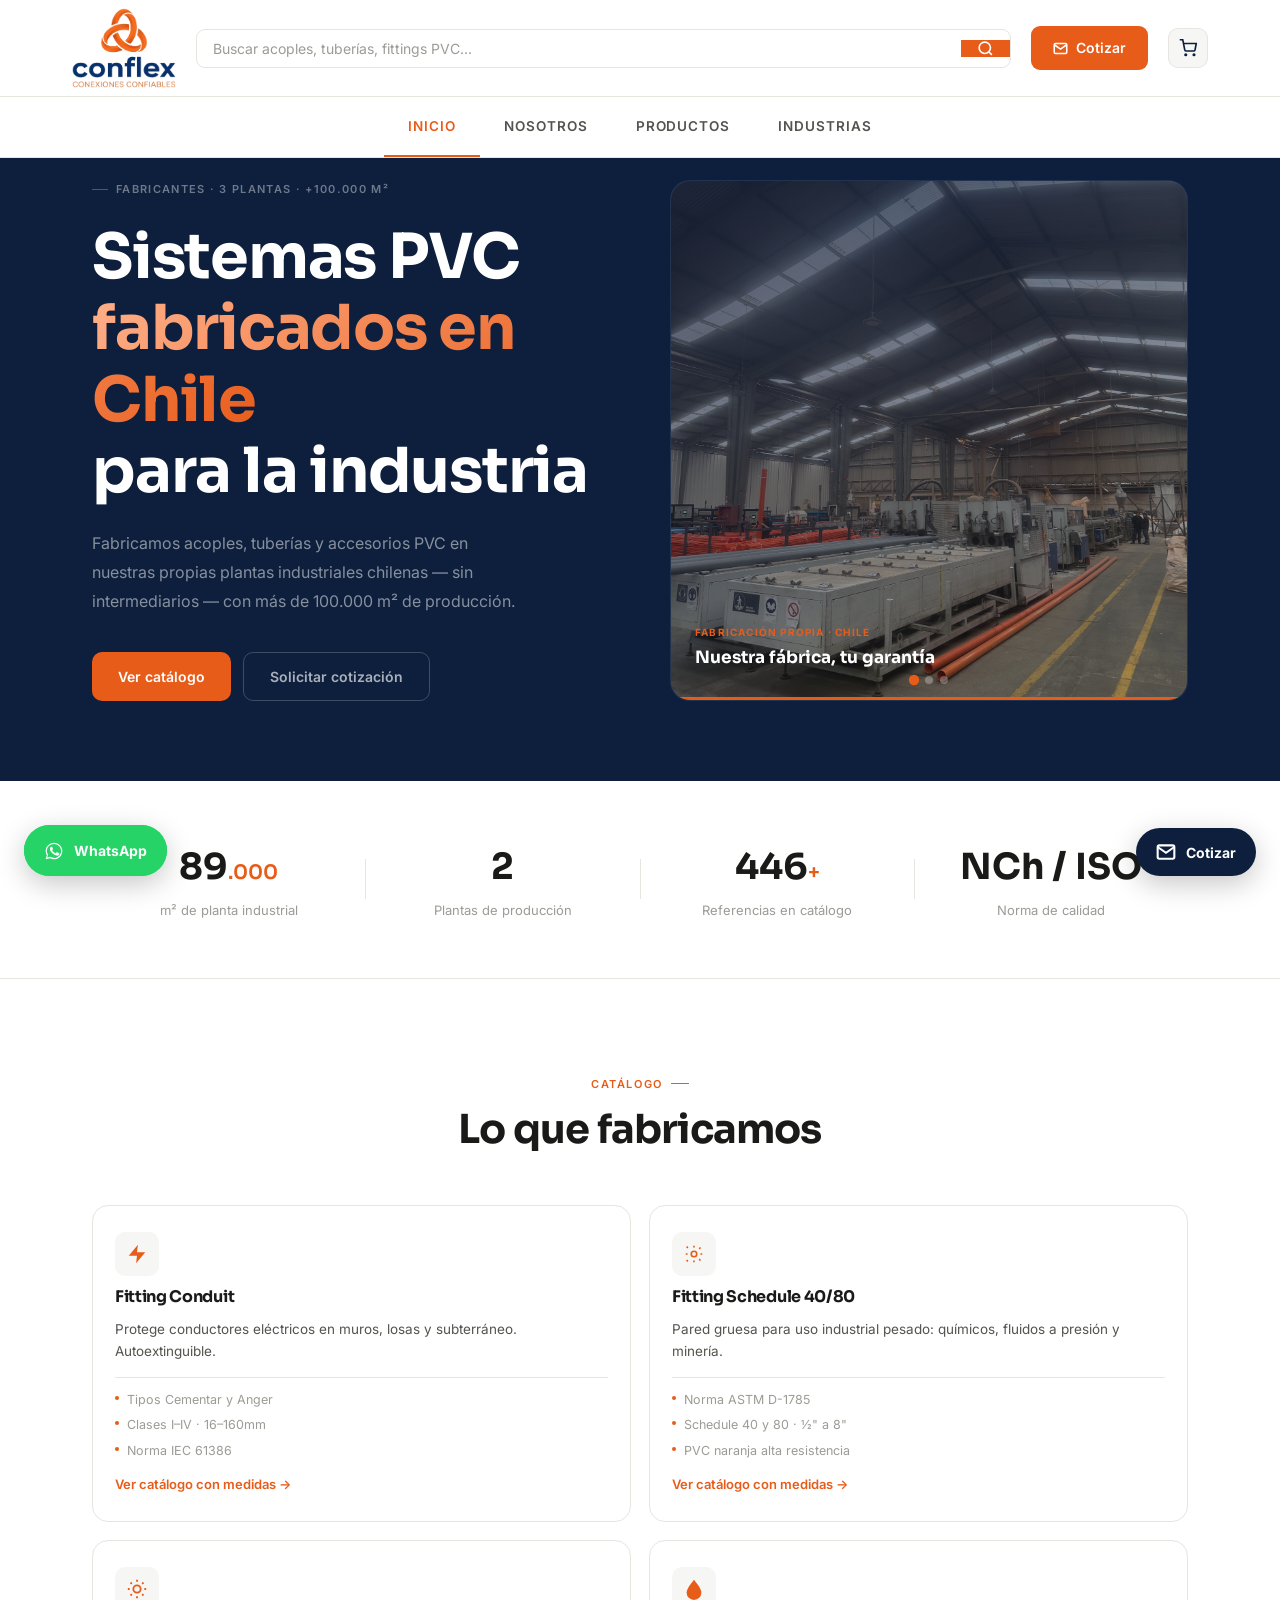
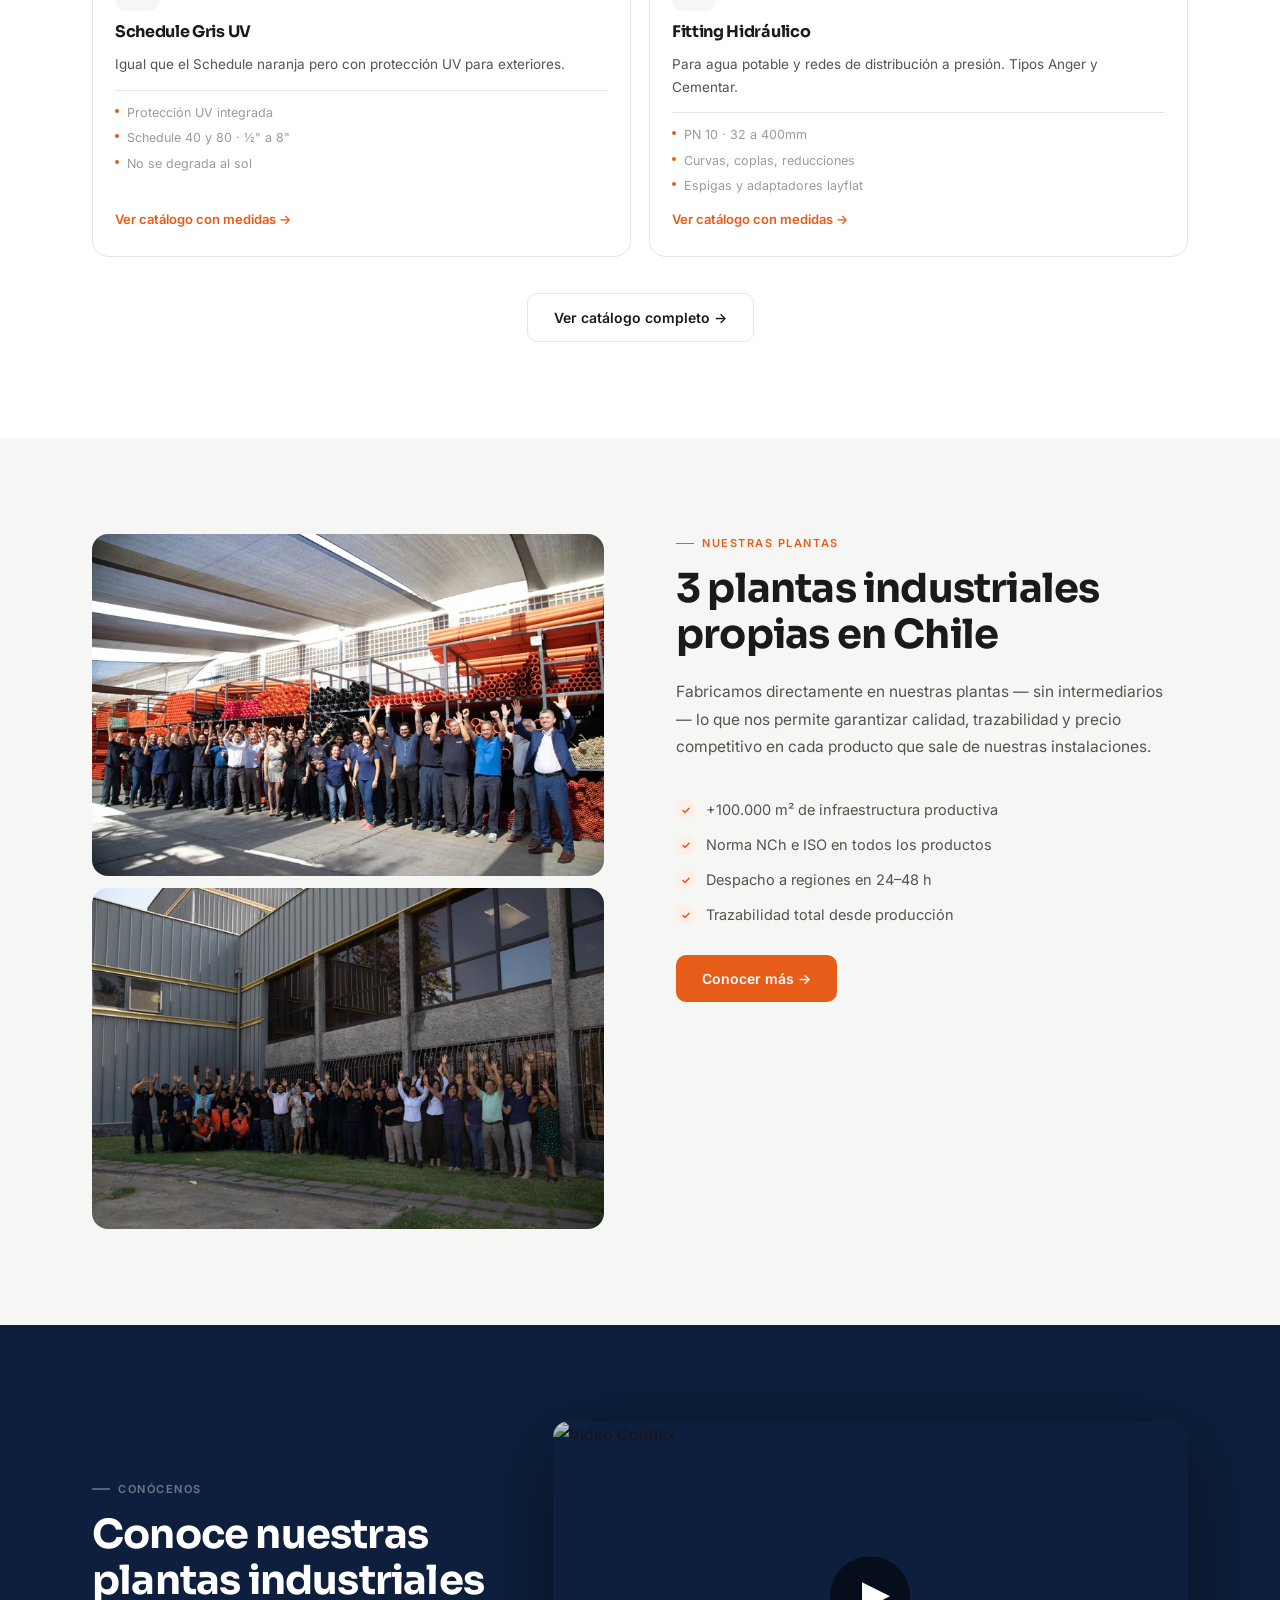
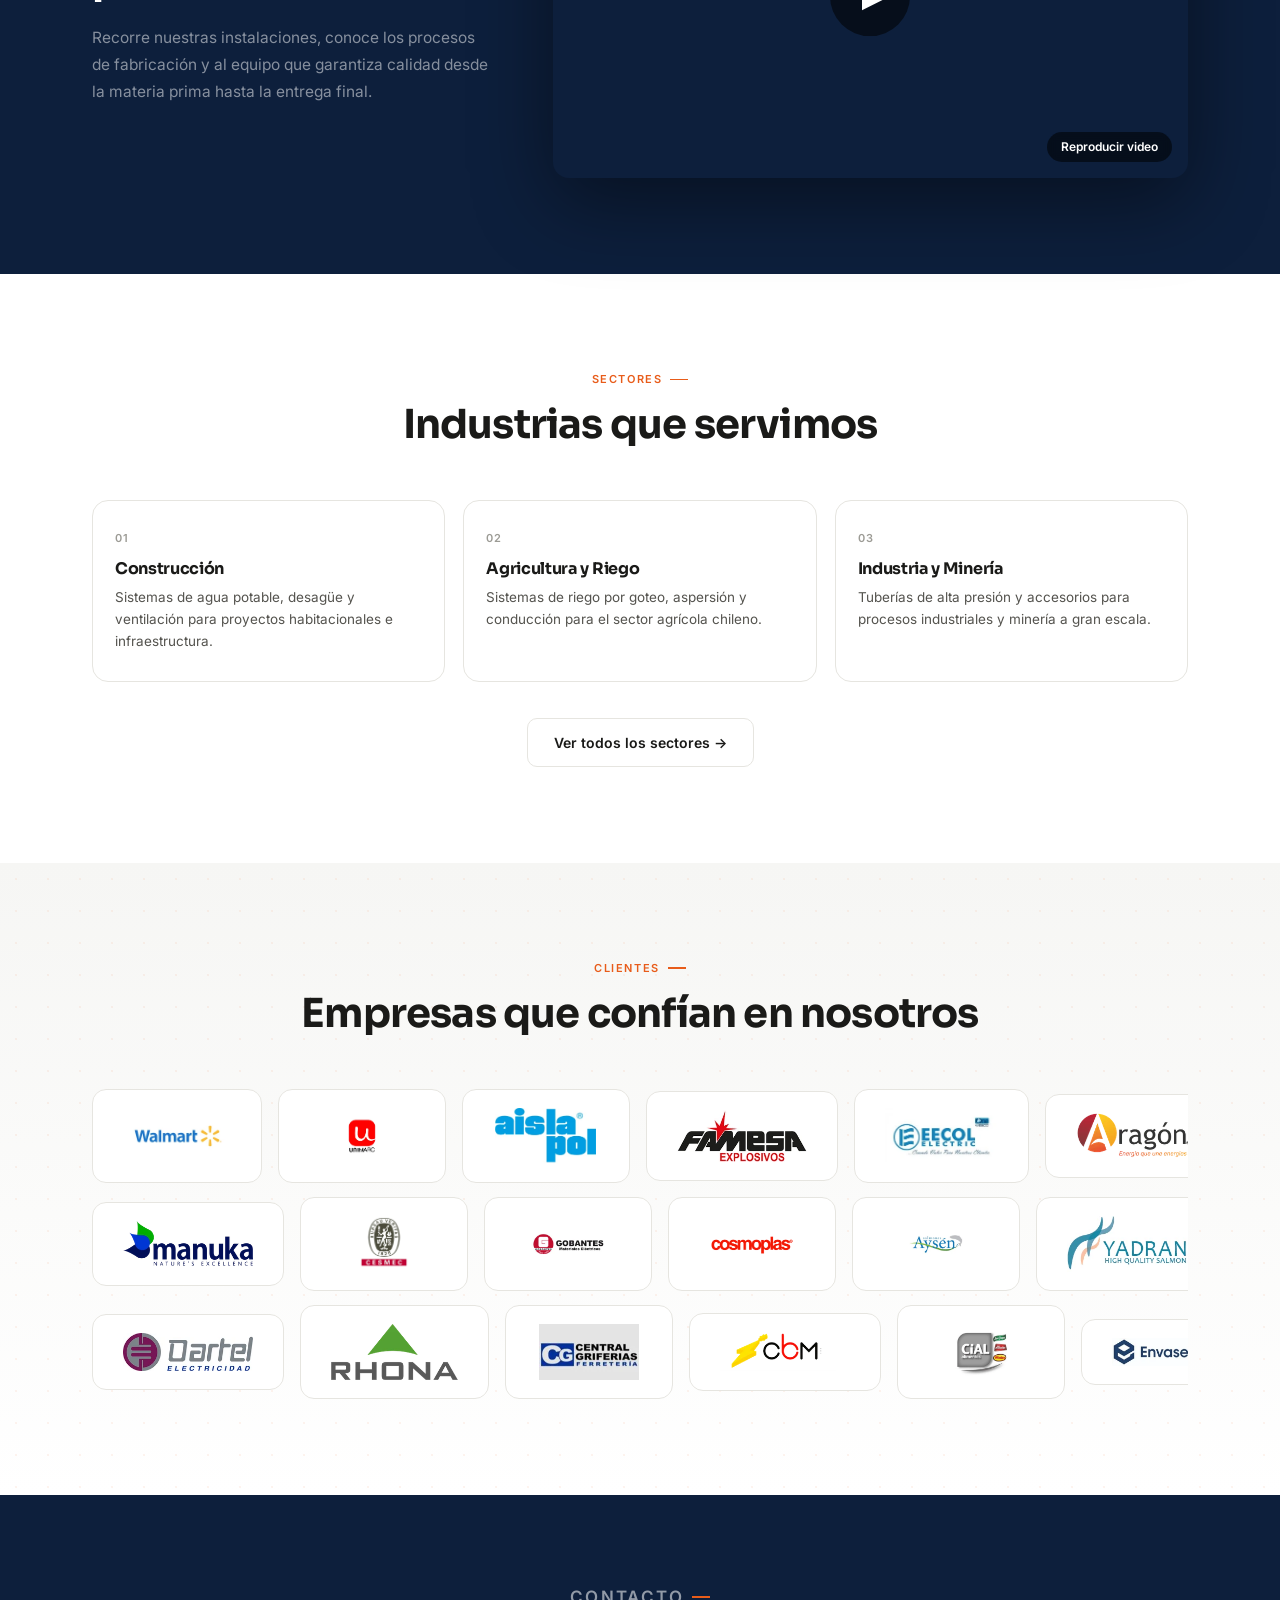
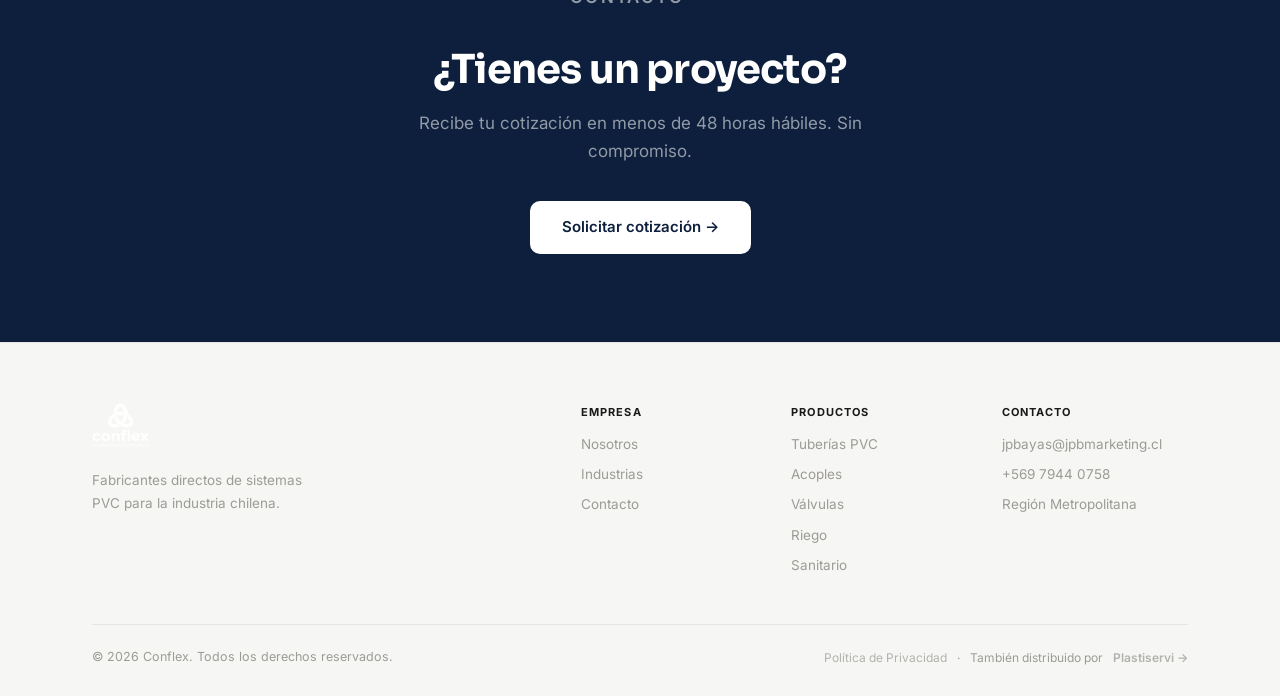
==== commit f54f260d: "Separar tuberías en categoría propia (parte principal), no mezclada con acoples - productos.js: cada" ====
--- a/index.html
+++ b/index.html
@@ -678,7 +678,7 @@
     </div>
   </footer>
 
-  <script src="js/main.js?v=19"></script>
+  <script src="js/main.js?v=21"></script>
   <script>
     (function(){
       var slides = document.querySelectorAll('#hero-slider .hero-slide');
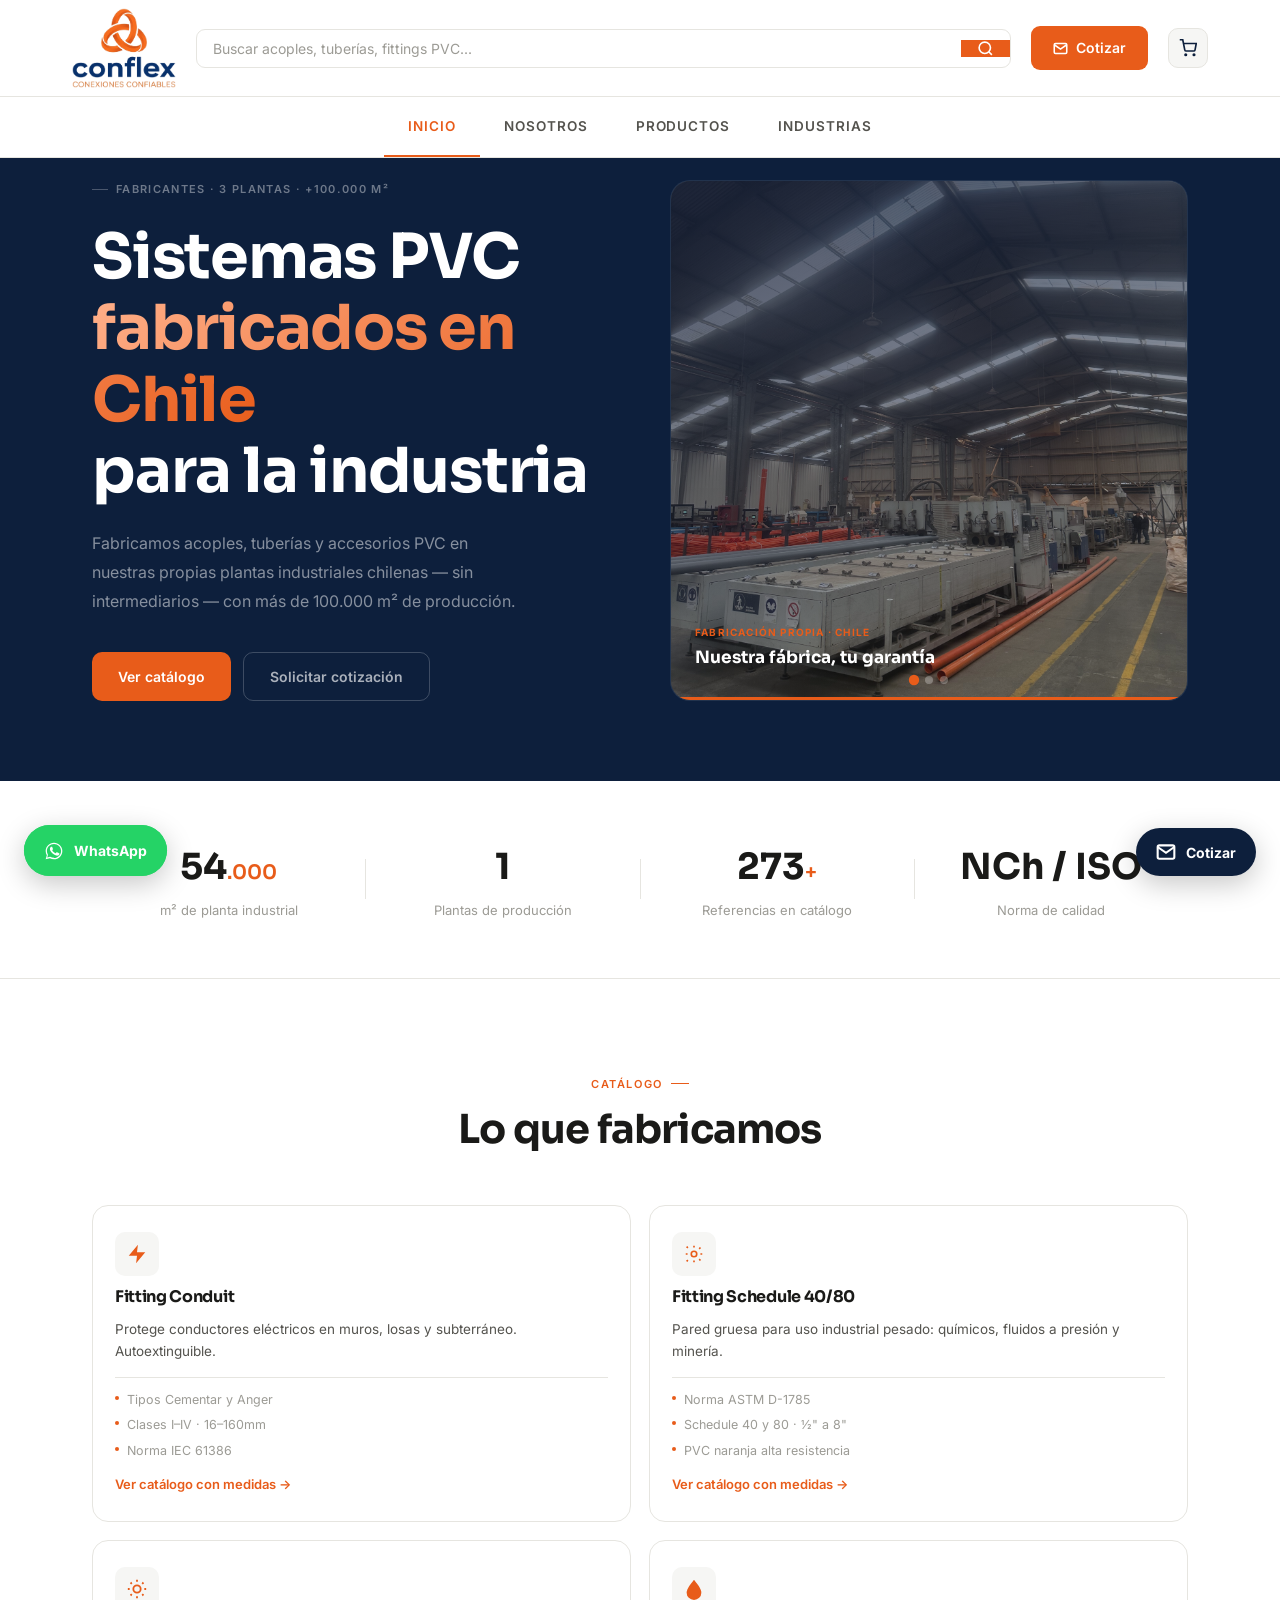
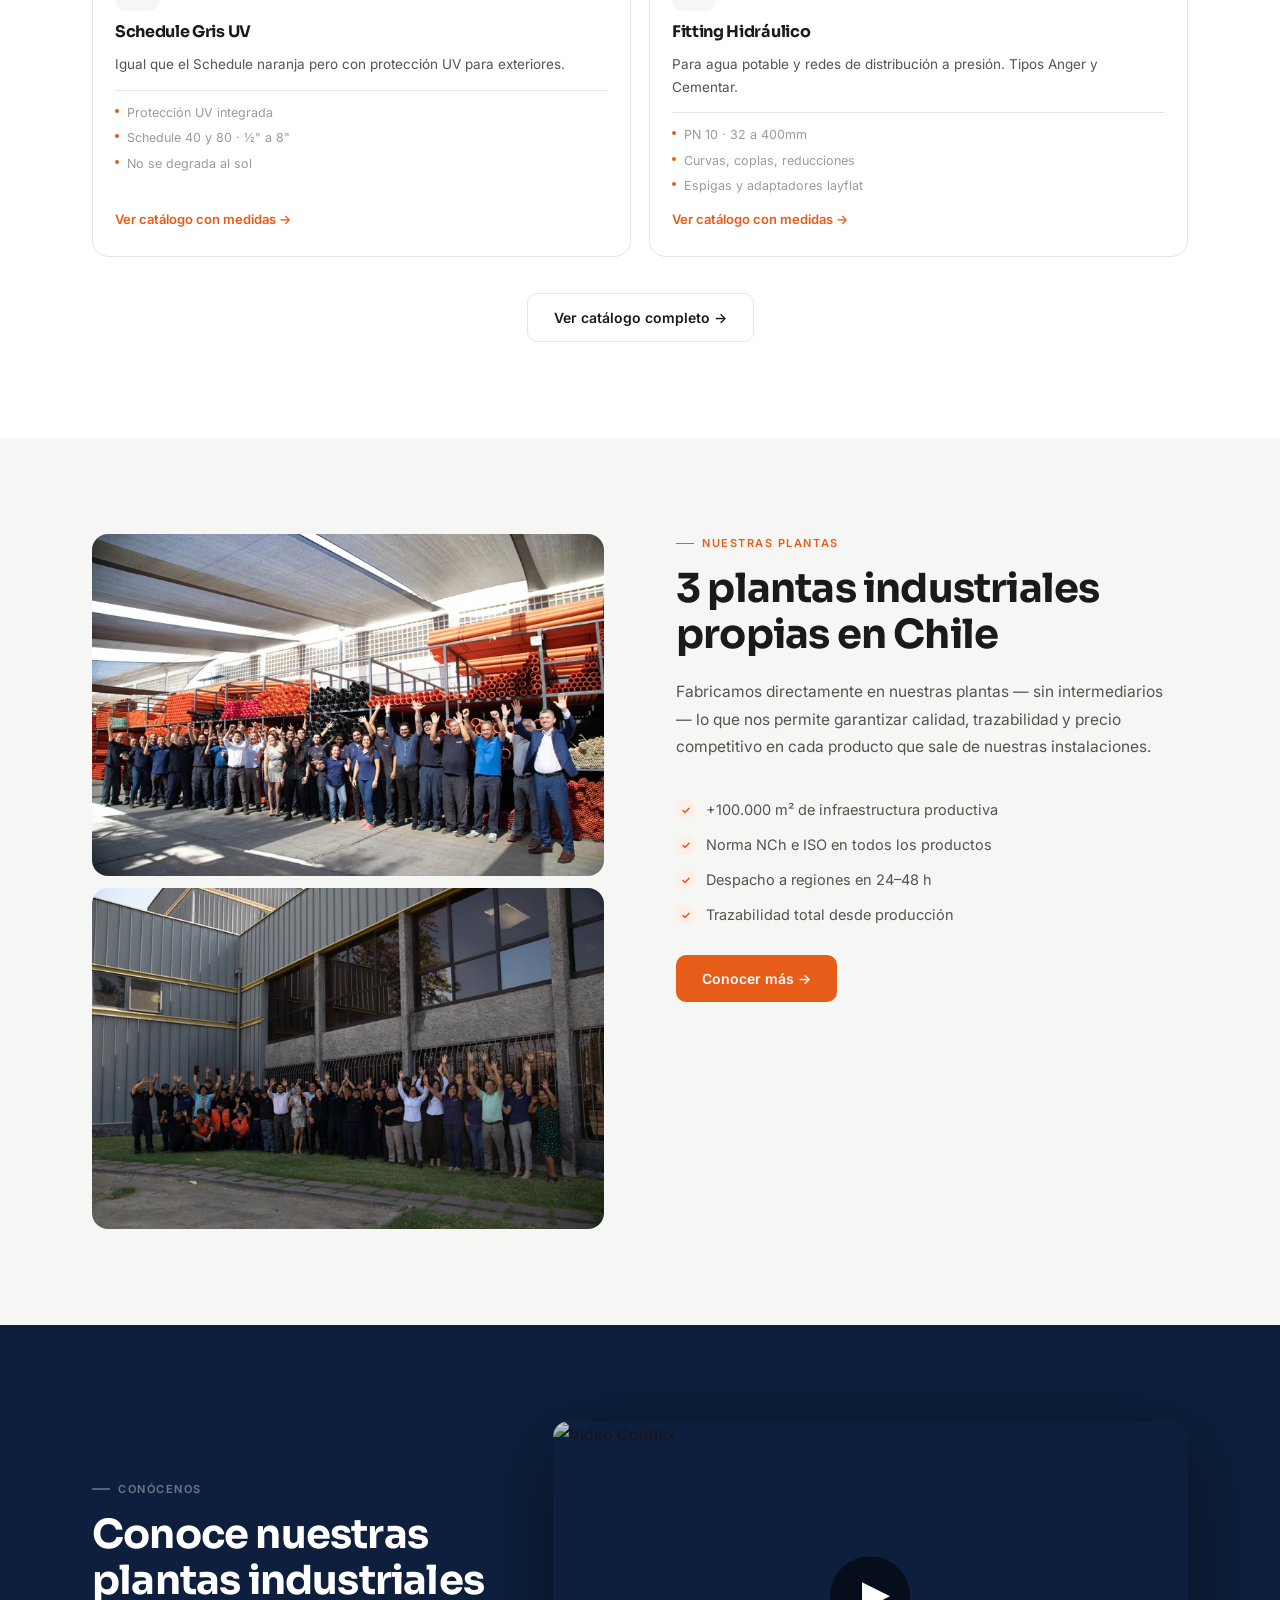
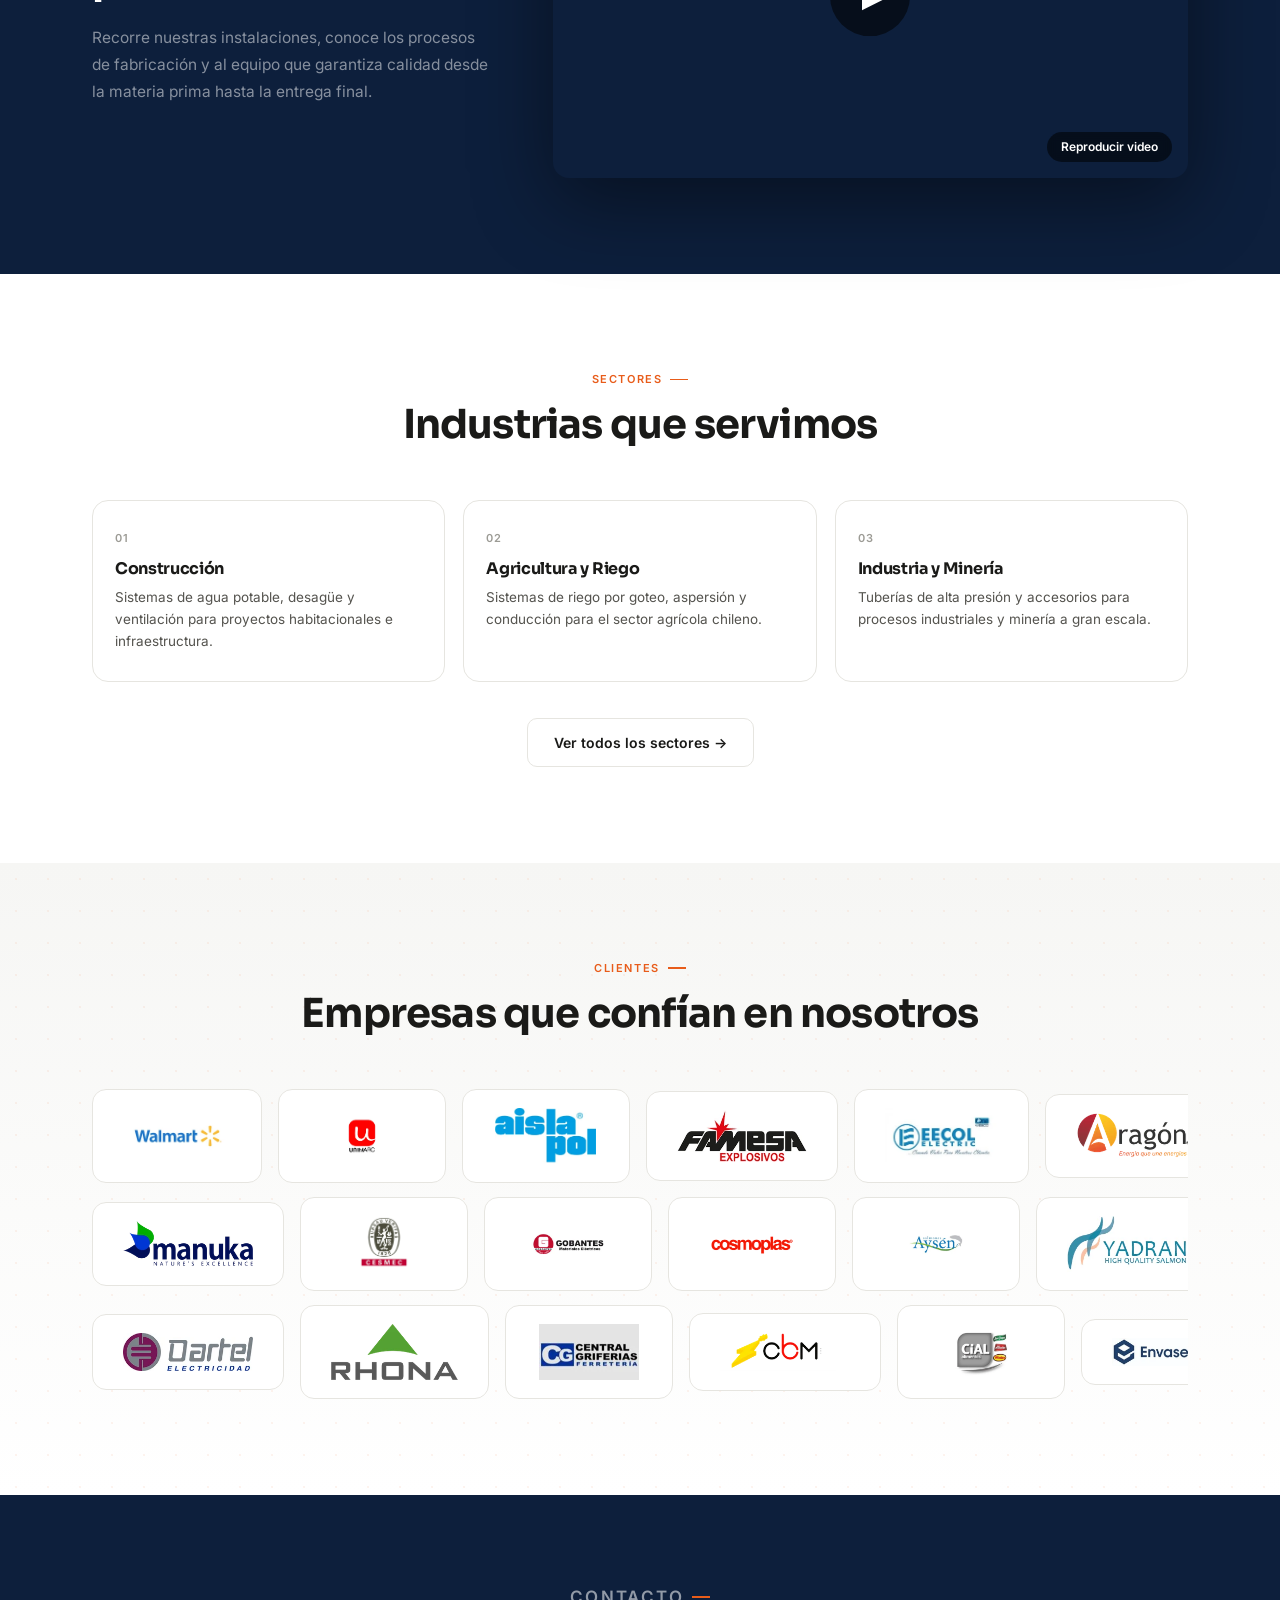
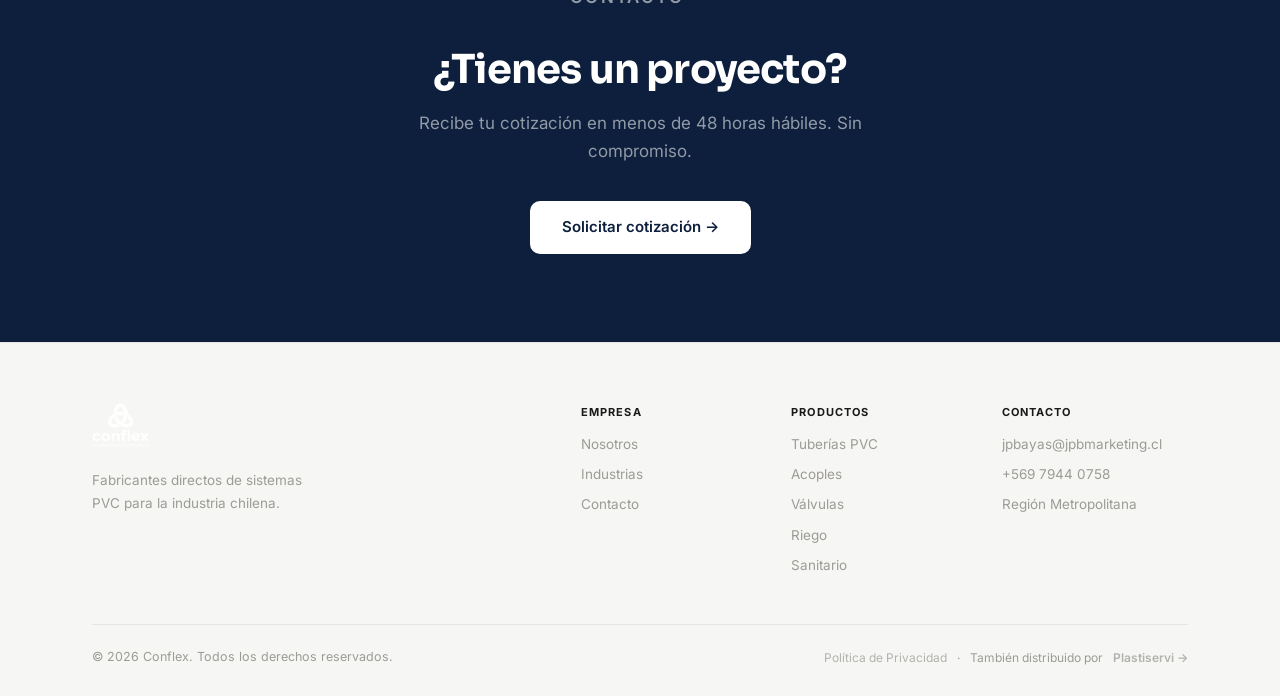
==== commit ba12cb5f: "Usar foto real de tubos y reducir Zona Tuberías a 3 categorías principales - Reemplazar la foto plac" ====
--- a/index.html
+++ b/index.html
@@ -678,7 +678,7 @@
     </div>
   </footer>
 
-  <script src="js/main.js?v=21"></script>
+  <script src="js/main.js?v=22"></script>
   <script>
     (function(){
       var slides = document.querySelectorAll('#hero-slider .hero-slide');
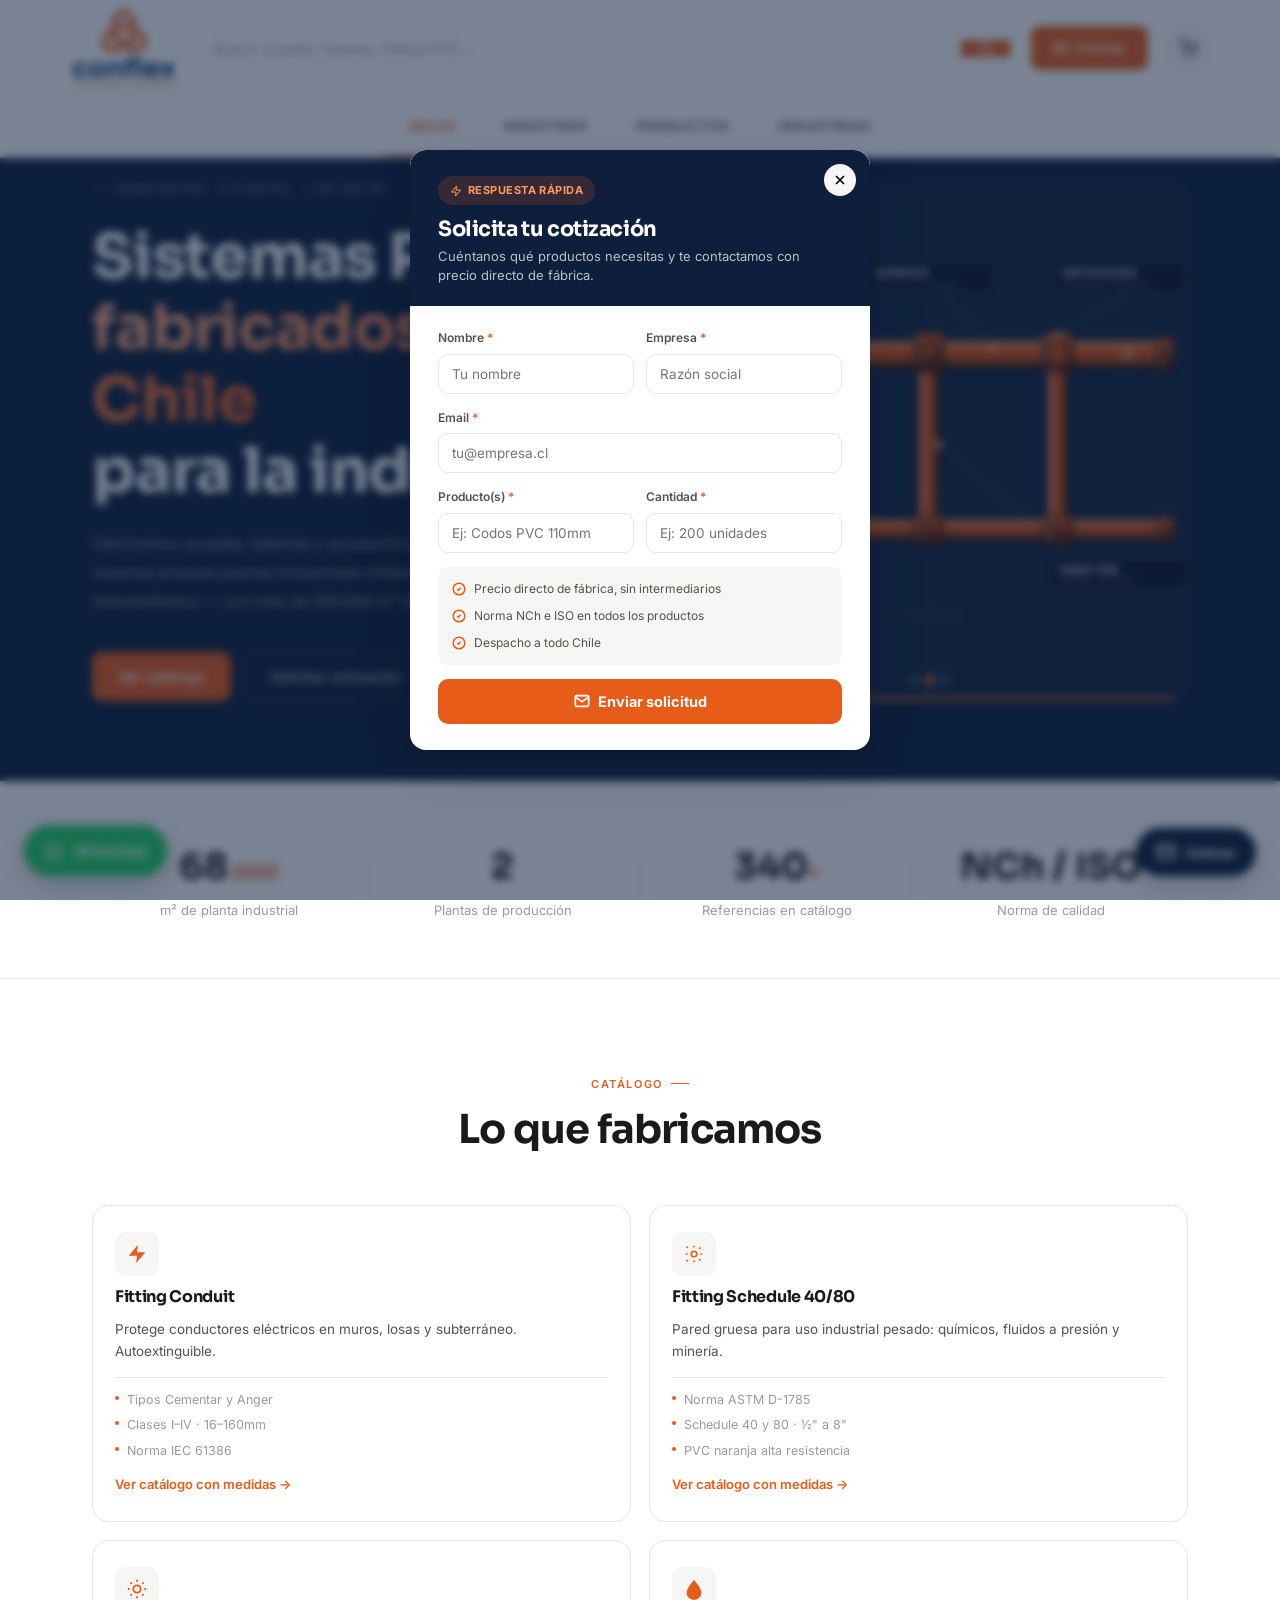
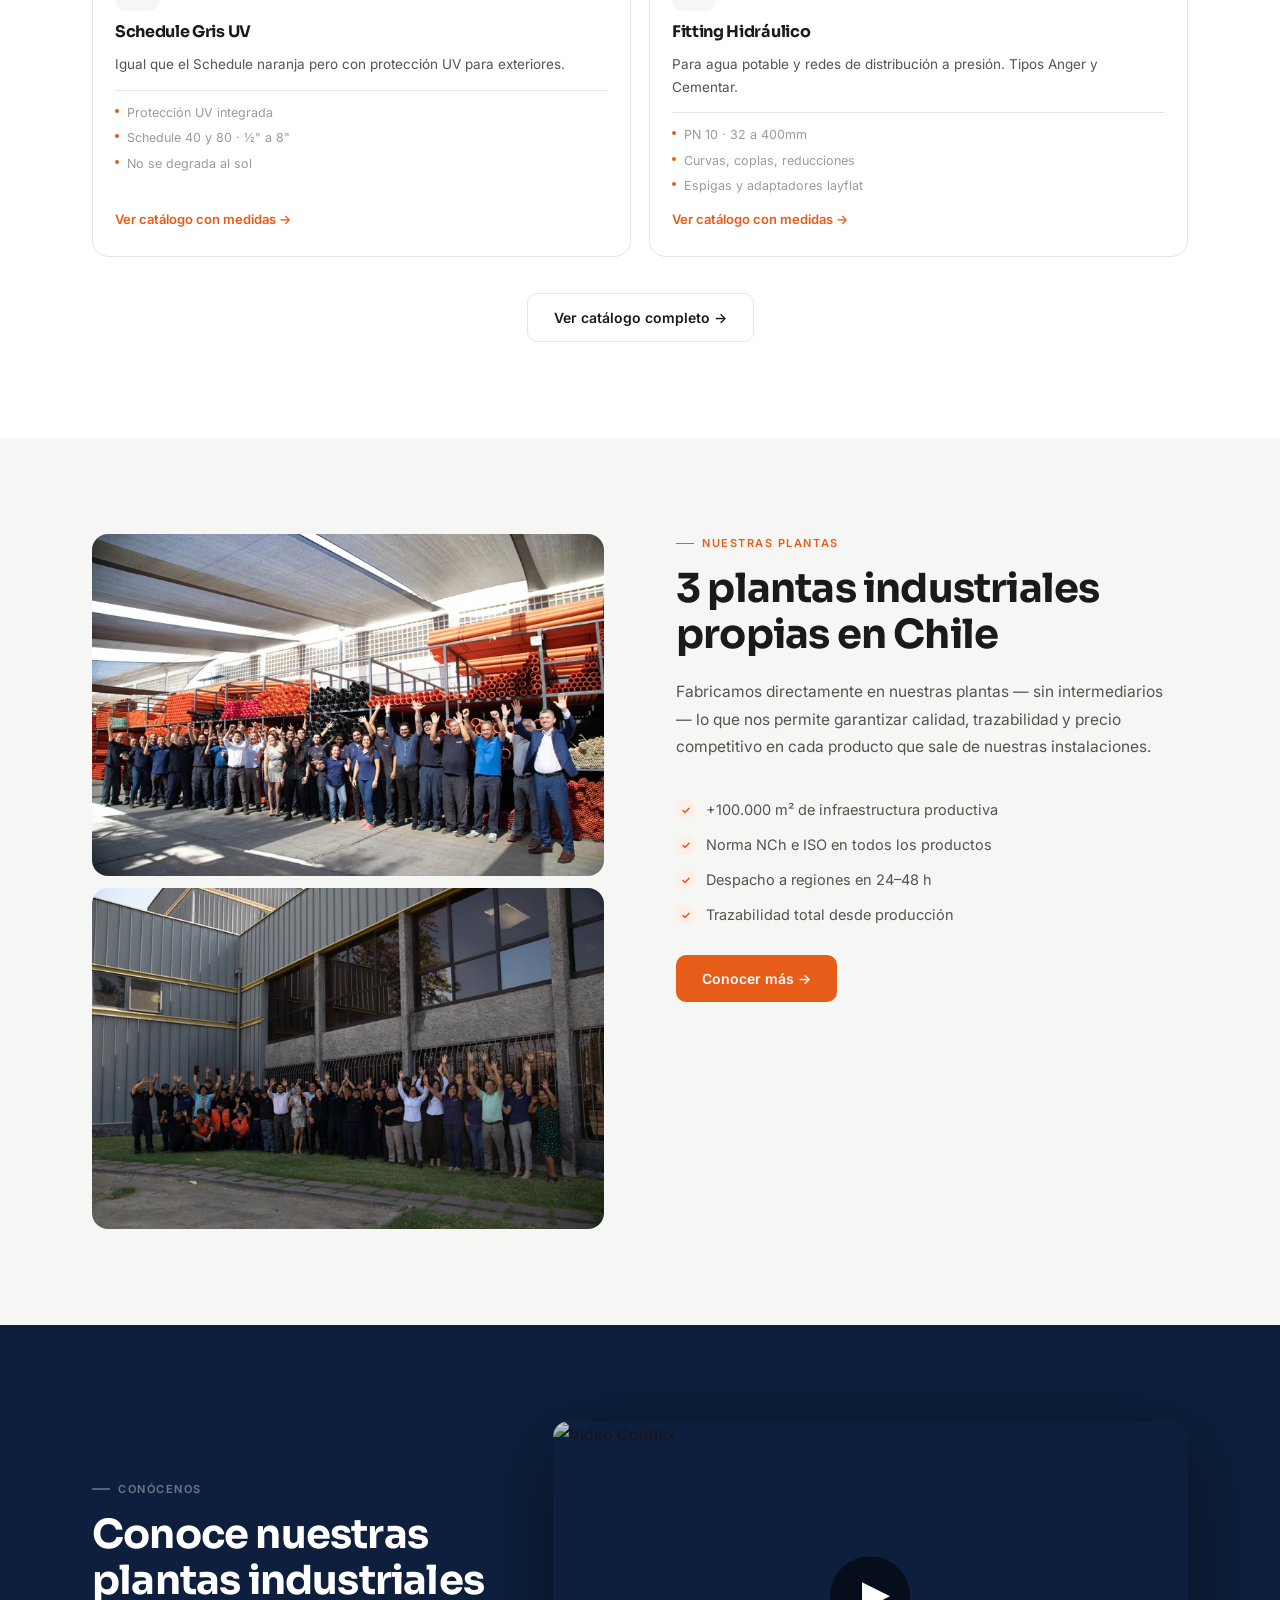
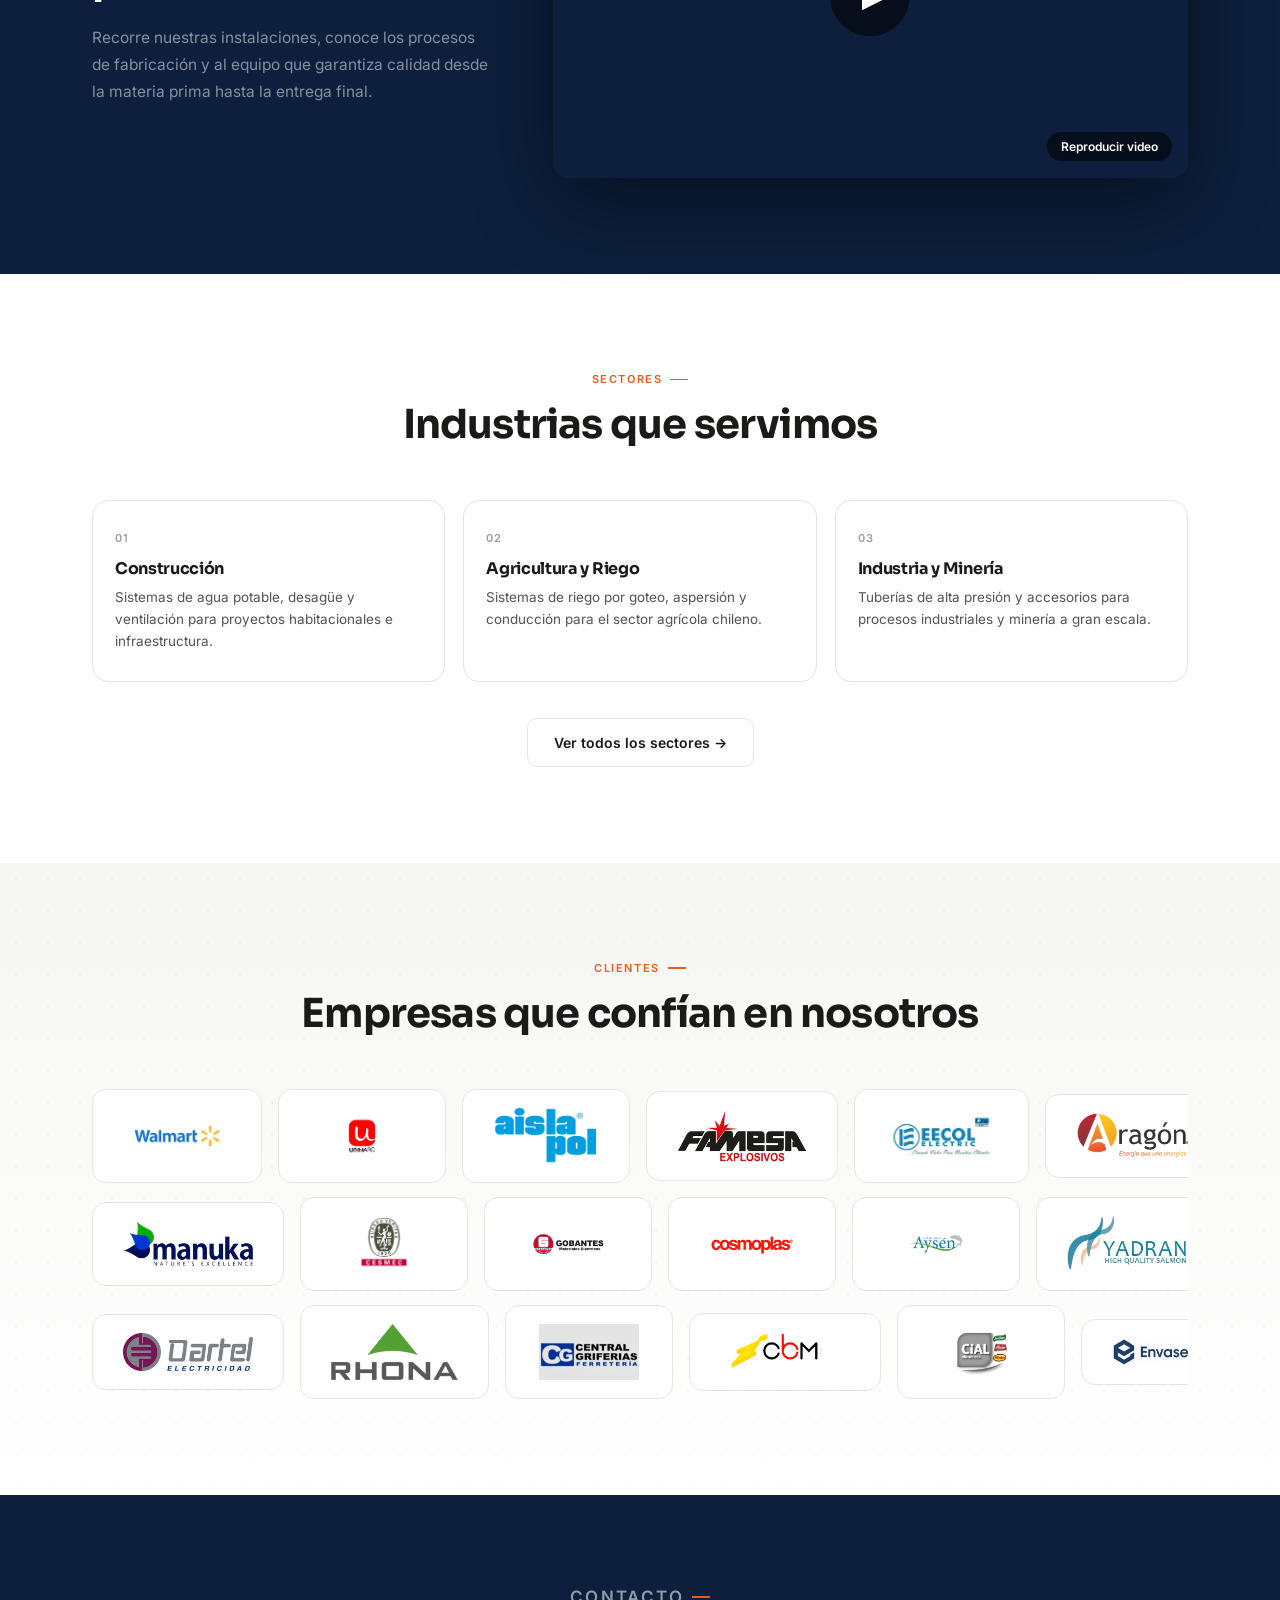
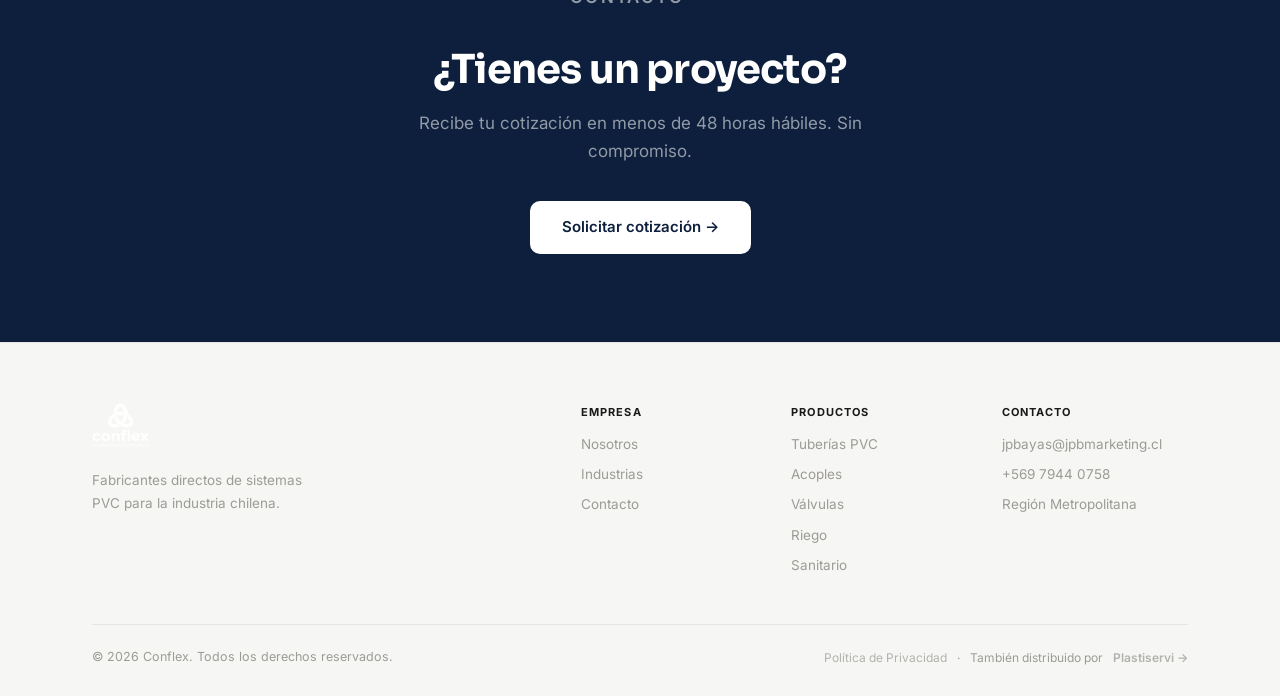
==== commit 4a0294e9: "Trackear clics a WhatsApp como conversión de Google Ads Los leads reales estaban llegando por WhatsA" ====
--- a/index.html
+++ b/index.html
@@ -661,7 +661,7 @@
           <div>
             <h4>Contacto</h4>
             <a href="mailto:jpbayas@jpbmarketing.cl">jpbayas@jpbmarketing.cl</a>
-            <a href="tel:+56979440758">+569 7944 0758</a>
+            <a href="https://wa.me/56979440758?text=Hola%2C%20quiero%20cotizar%20productos%20Conflex">+569 7944 0758</a>
             <span>Región Metropolitana</span>
           </div>
         </div>
@@ -698,5 +698,16 @@
       function reset(){ clearInterval(timer); timer = setInterval(function(){ goTo(cur + 1); }, 3000); }
     })();
   </script>
+<!-- Google Ads: conversion clic WhatsApp -->
+<script>
+(function(){
+  document.addEventListener('click', function(e){
+    var a = e.target.closest ? e.target.closest('a[href*="wa.me"]') : null;
+    if(a && typeof gtag==='function'){
+      gtag('event','conversion',{'send_to':'AW-18395458623/YHScCMe8muccEL_Y0cNE'});
+    }
+  }, true);
+})();
+</script>
 </body>
 </html>
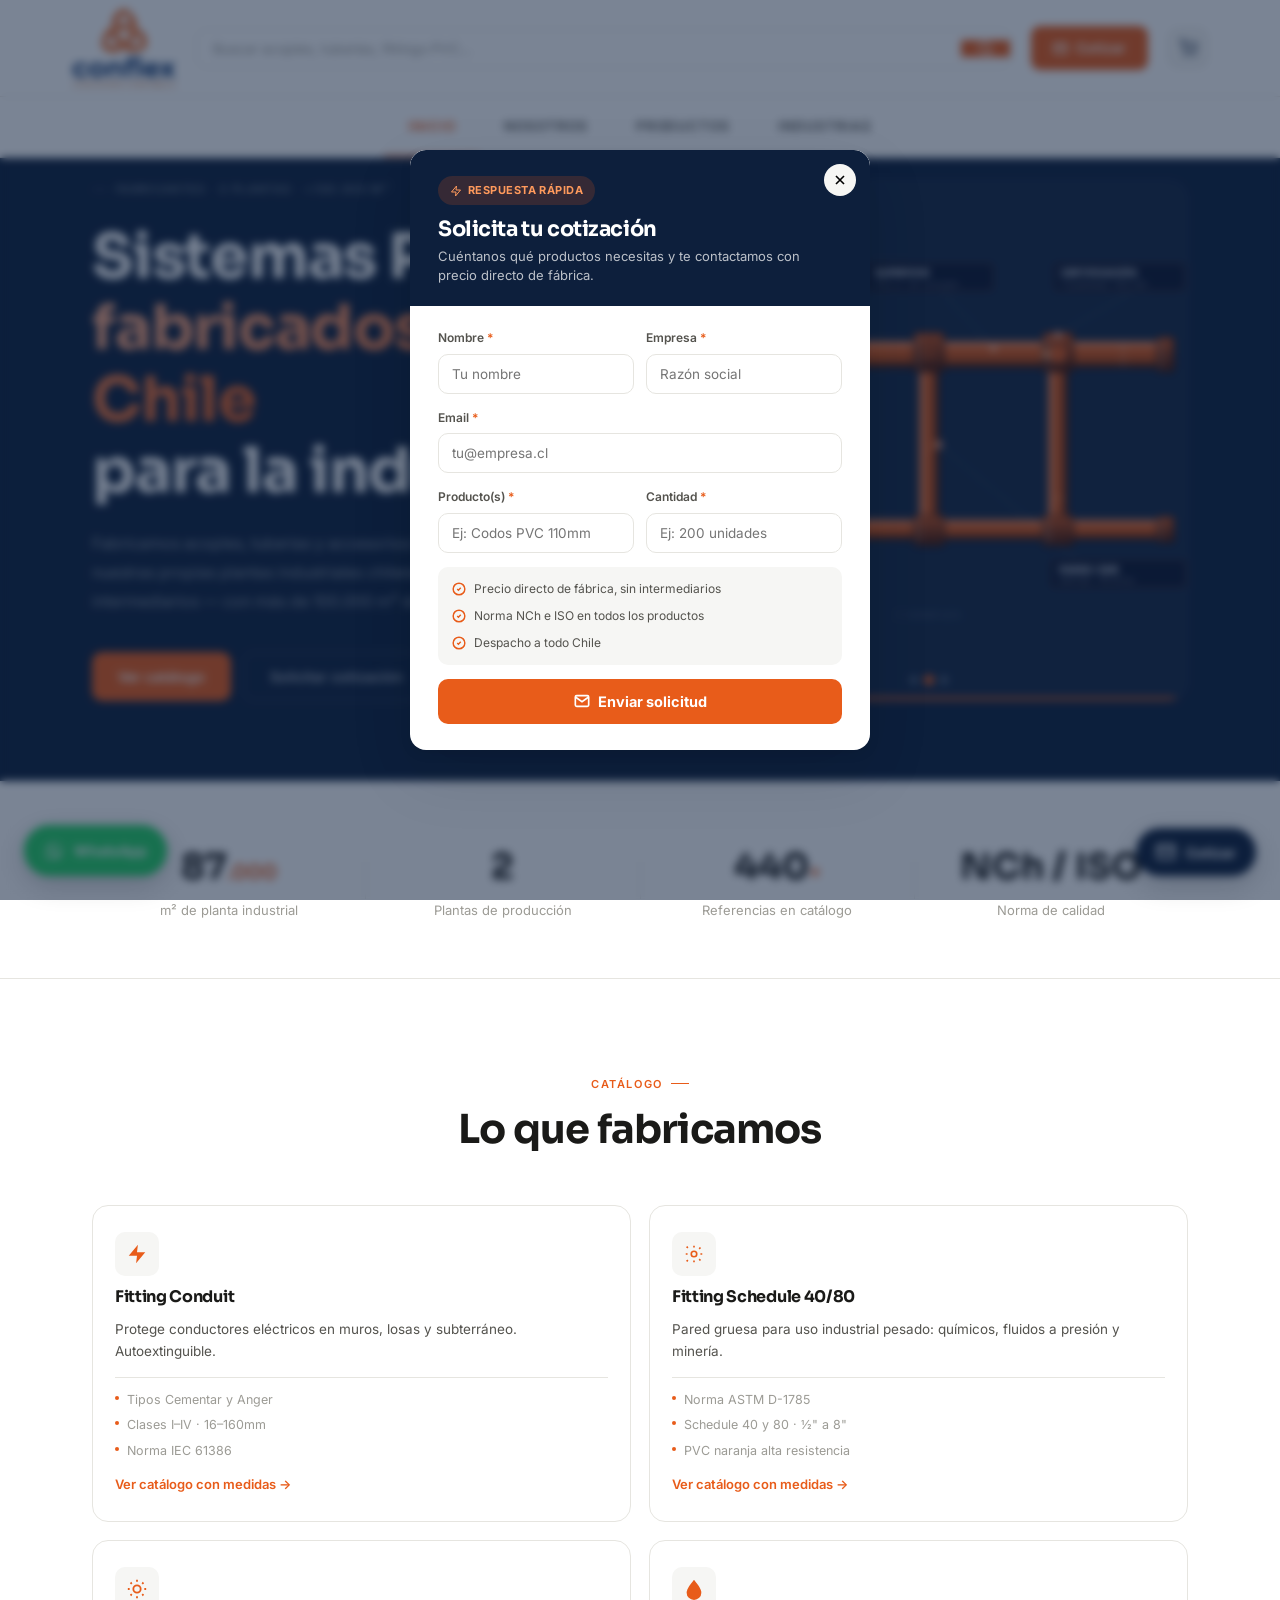
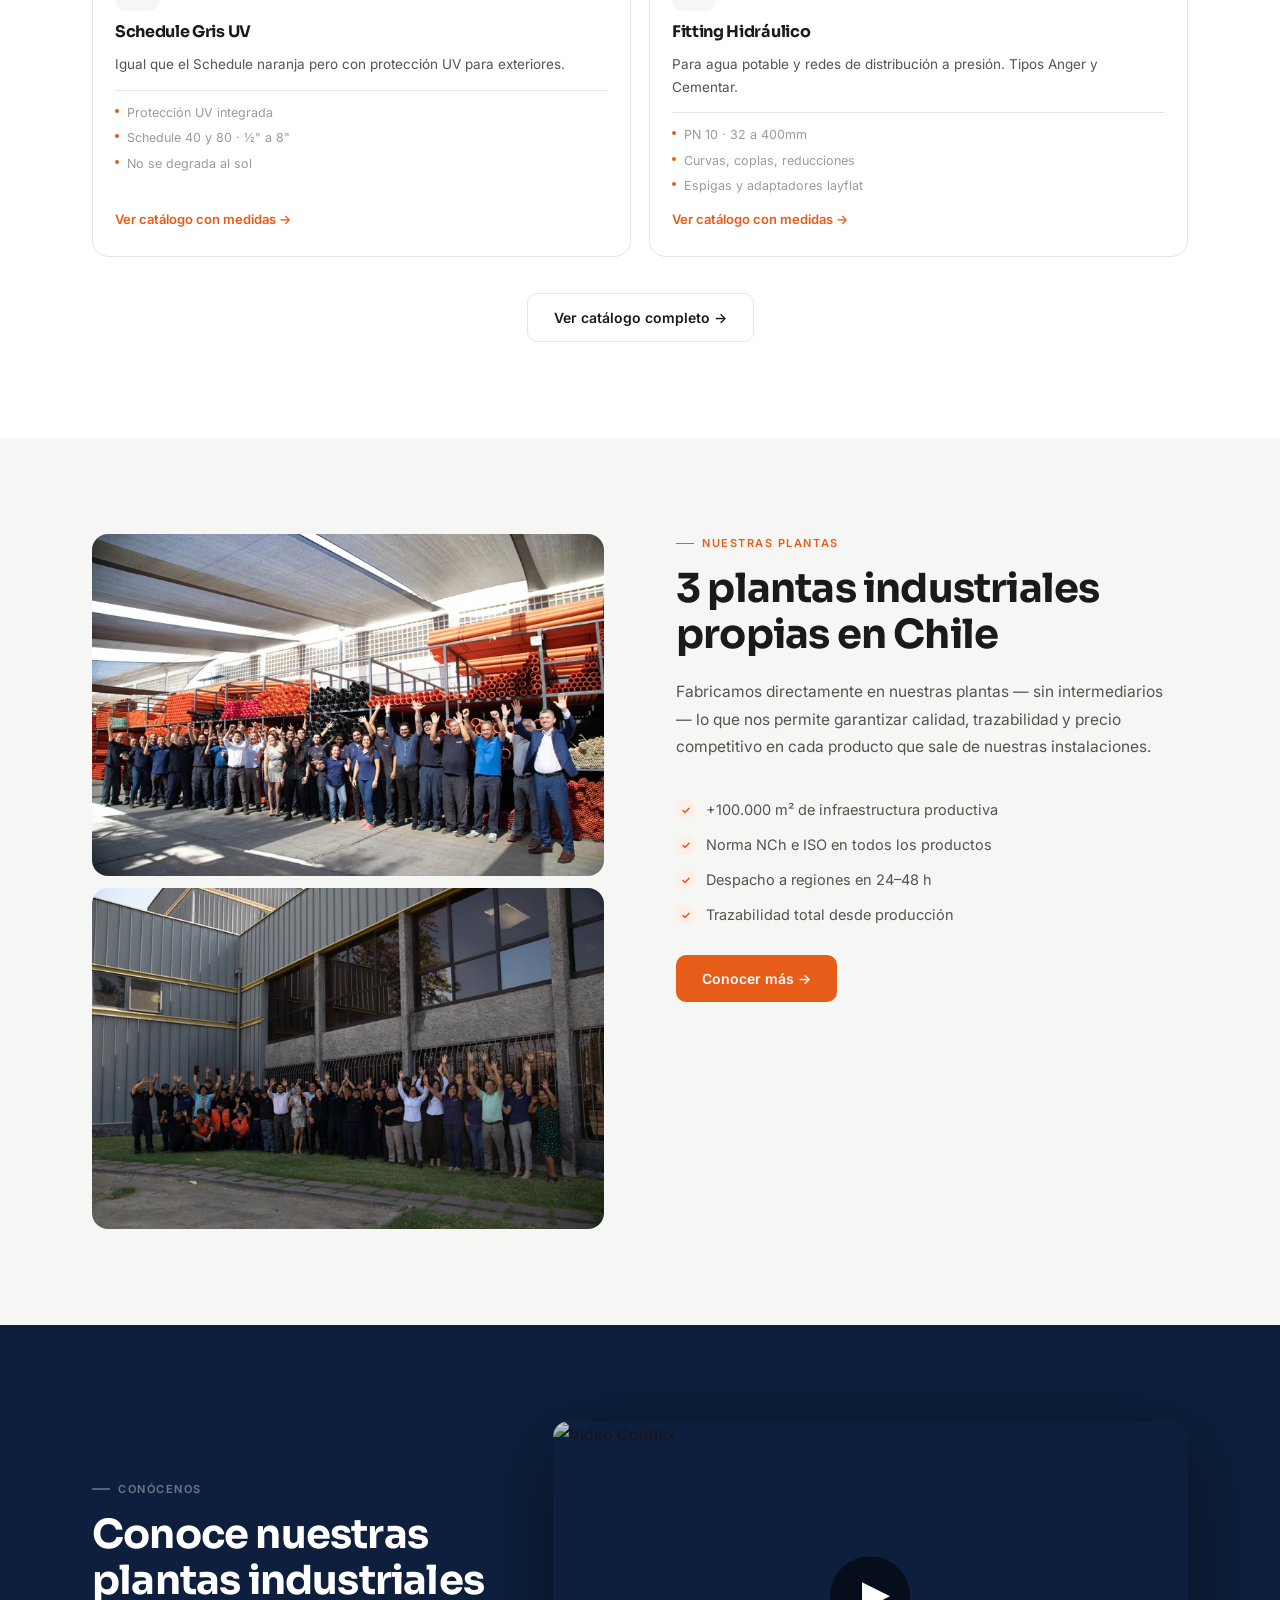
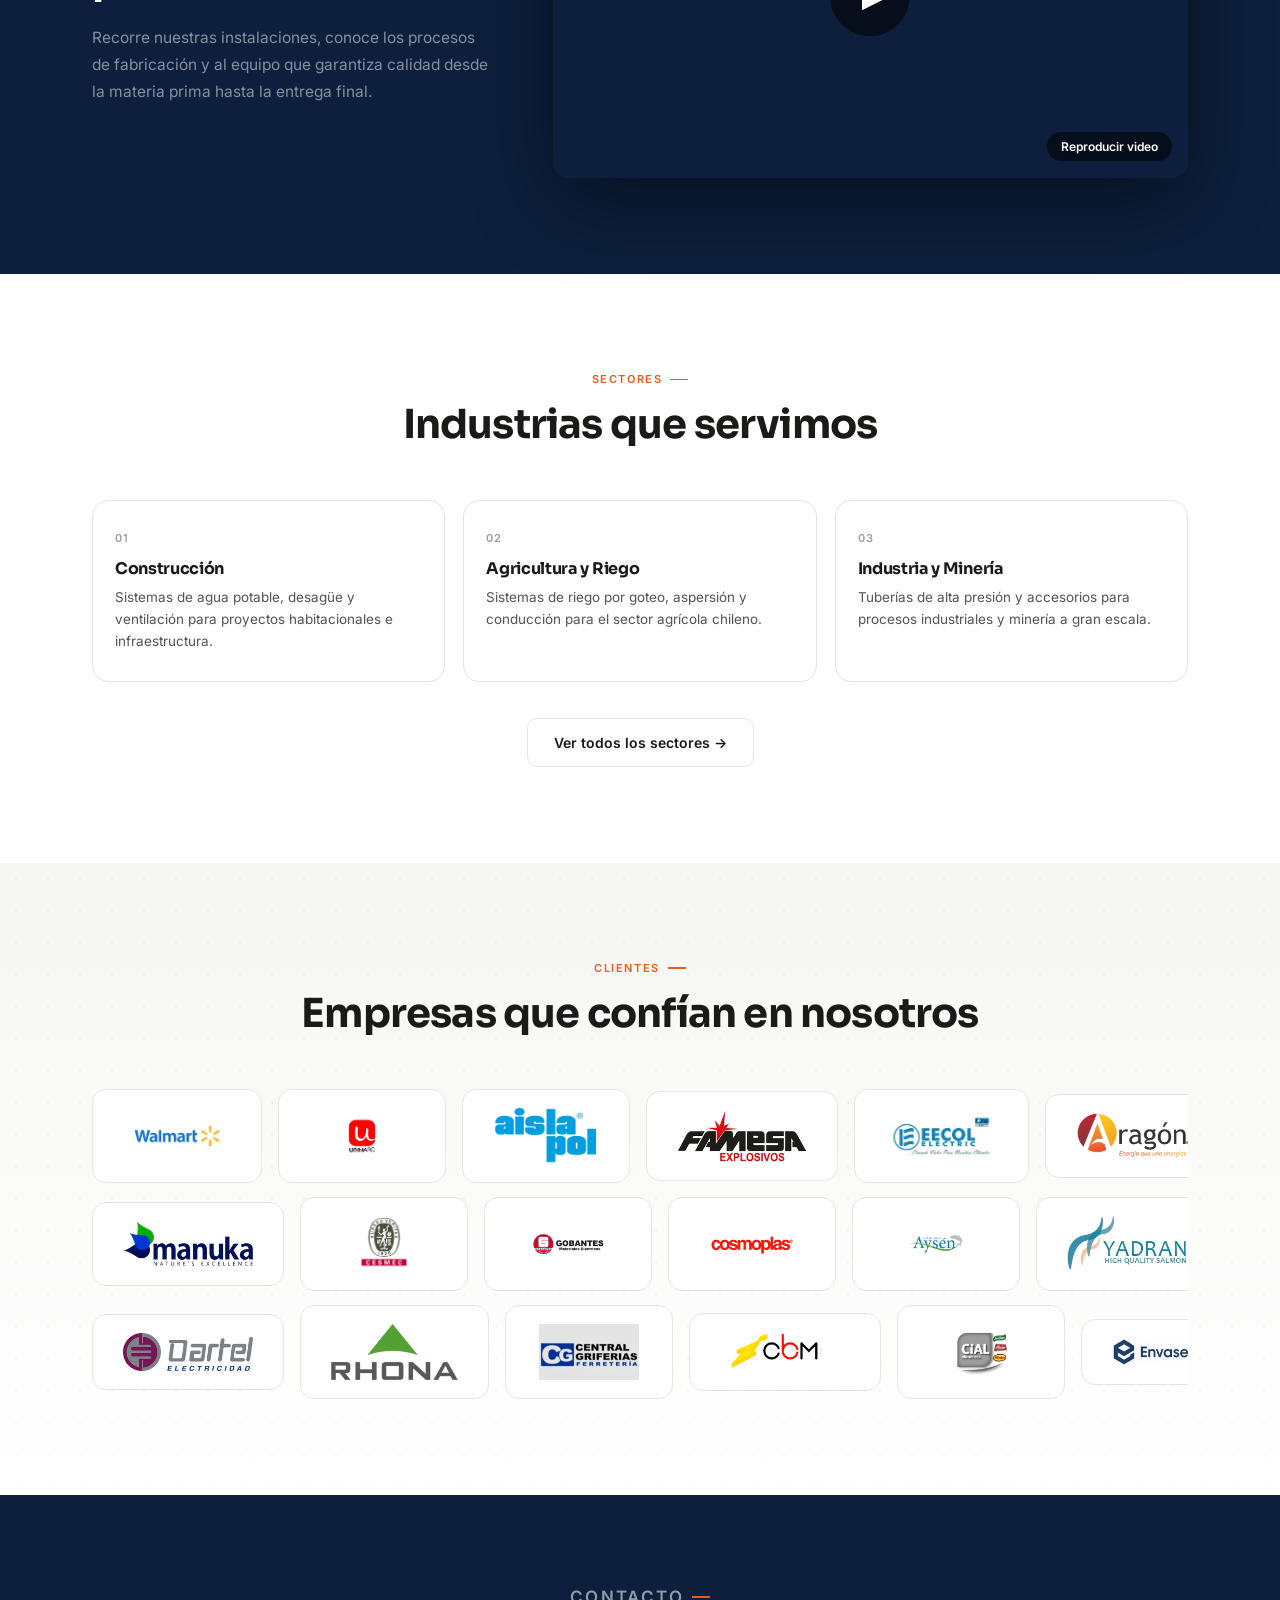
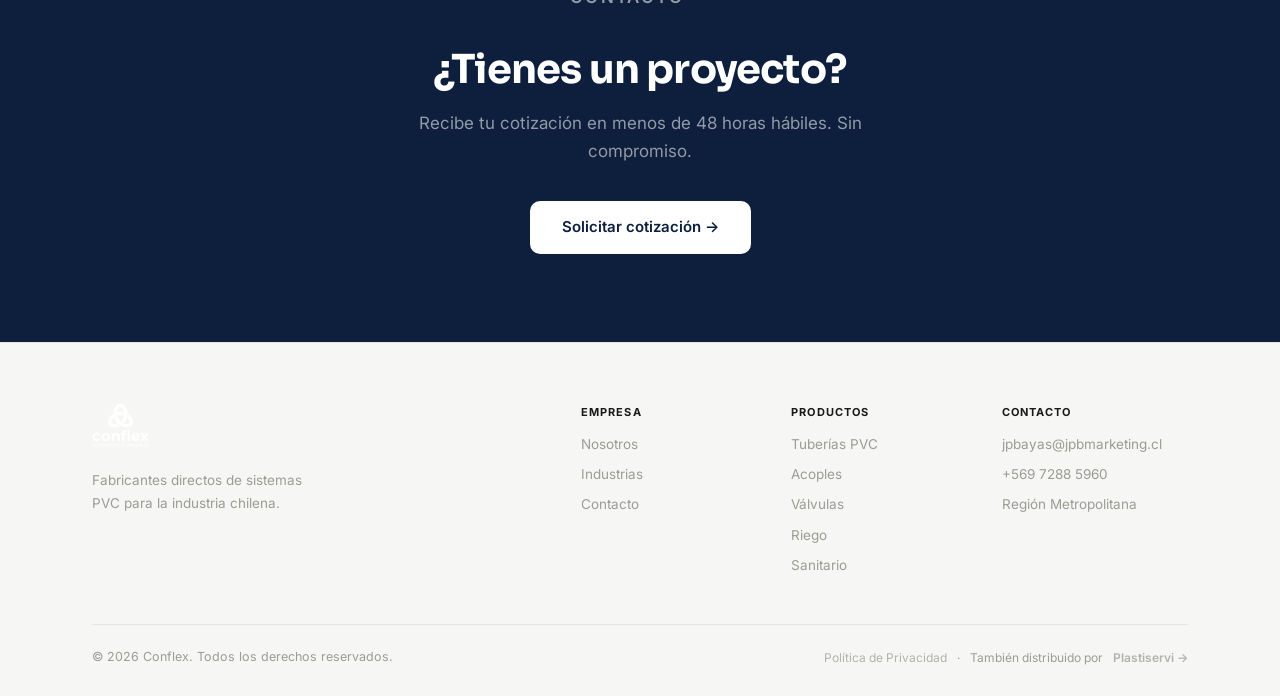
==== commit 53177a3b: "Actualiza número de WhatsApp al nuevo bot cotizador de Conflex Reemplaza +569 7944 0758 por +569 728" ====
--- a/index.html
+++ b/index.html
@@ -24,7 +24,7 @@
     "url": "https://conflex.cl",
     "logo": "https://conflex.cl/img/logo-conflex-transparent.png",
     "description": "Fabricantes chilenos de sistemas PVC: tuberías hidráulicas, acoples, conduit eléctrico, válvulas, riego y sanitario.",
-    "telephone": "+56979440758",
+    "telephone": "+56972885960",
     "email": "jpbayas@jpbmarketing.cl",
     "address": {
       "@type": "PostalAddress",
@@ -661,7 +661,7 @@
           <div>
             <h4>Contacto</h4>
             <a href="mailto:jpbayas@jpbmarketing.cl">jpbayas@jpbmarketing.cl</a>
-            <a href="https://wa.me/56979440758?text=Hola%2C%20quiero%20cotizar%20productos%20Conflex">+569 7944 0758</a>
+            <a href="https://wa.me/56972885960?text=Hola%2C%20quiero%20cotizar%20productos%20Conflex">+569 7288 5960</a>
             <span>Región Metropolitana</span>
           </div>
         </div>
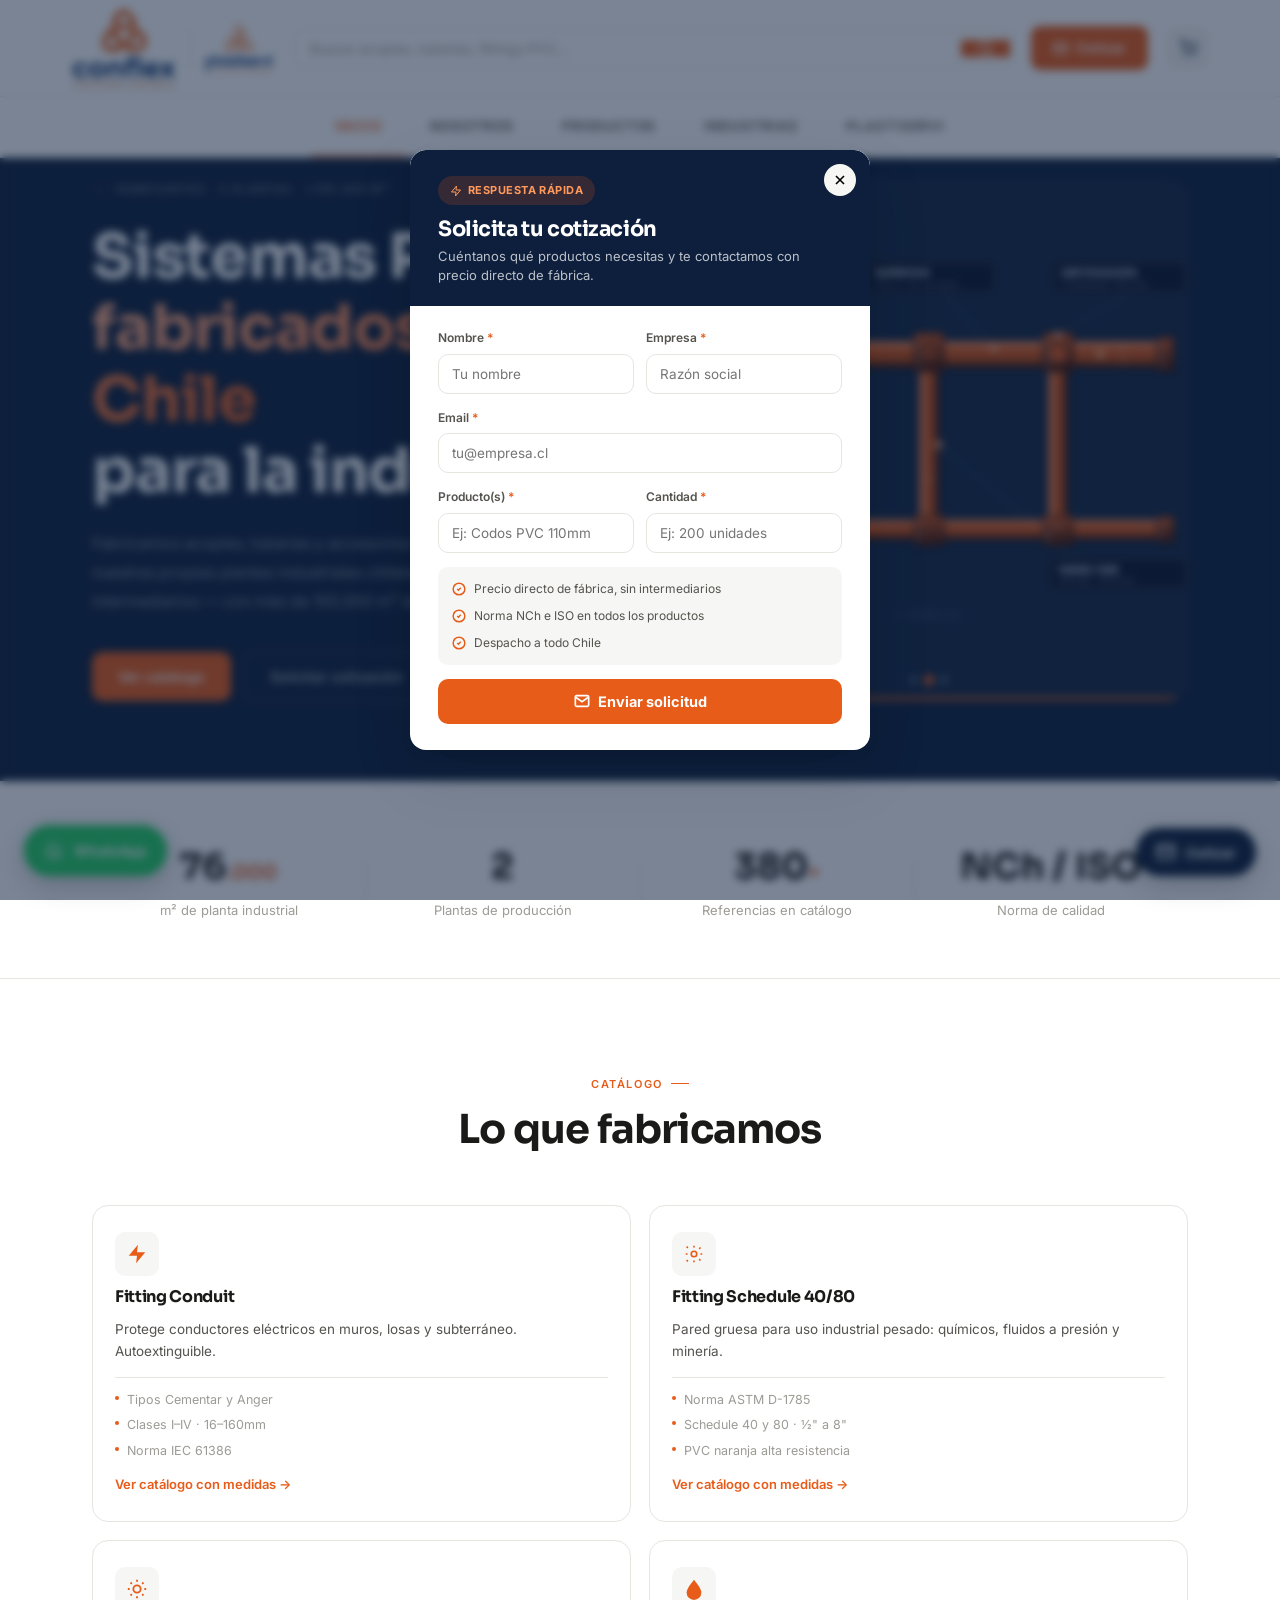
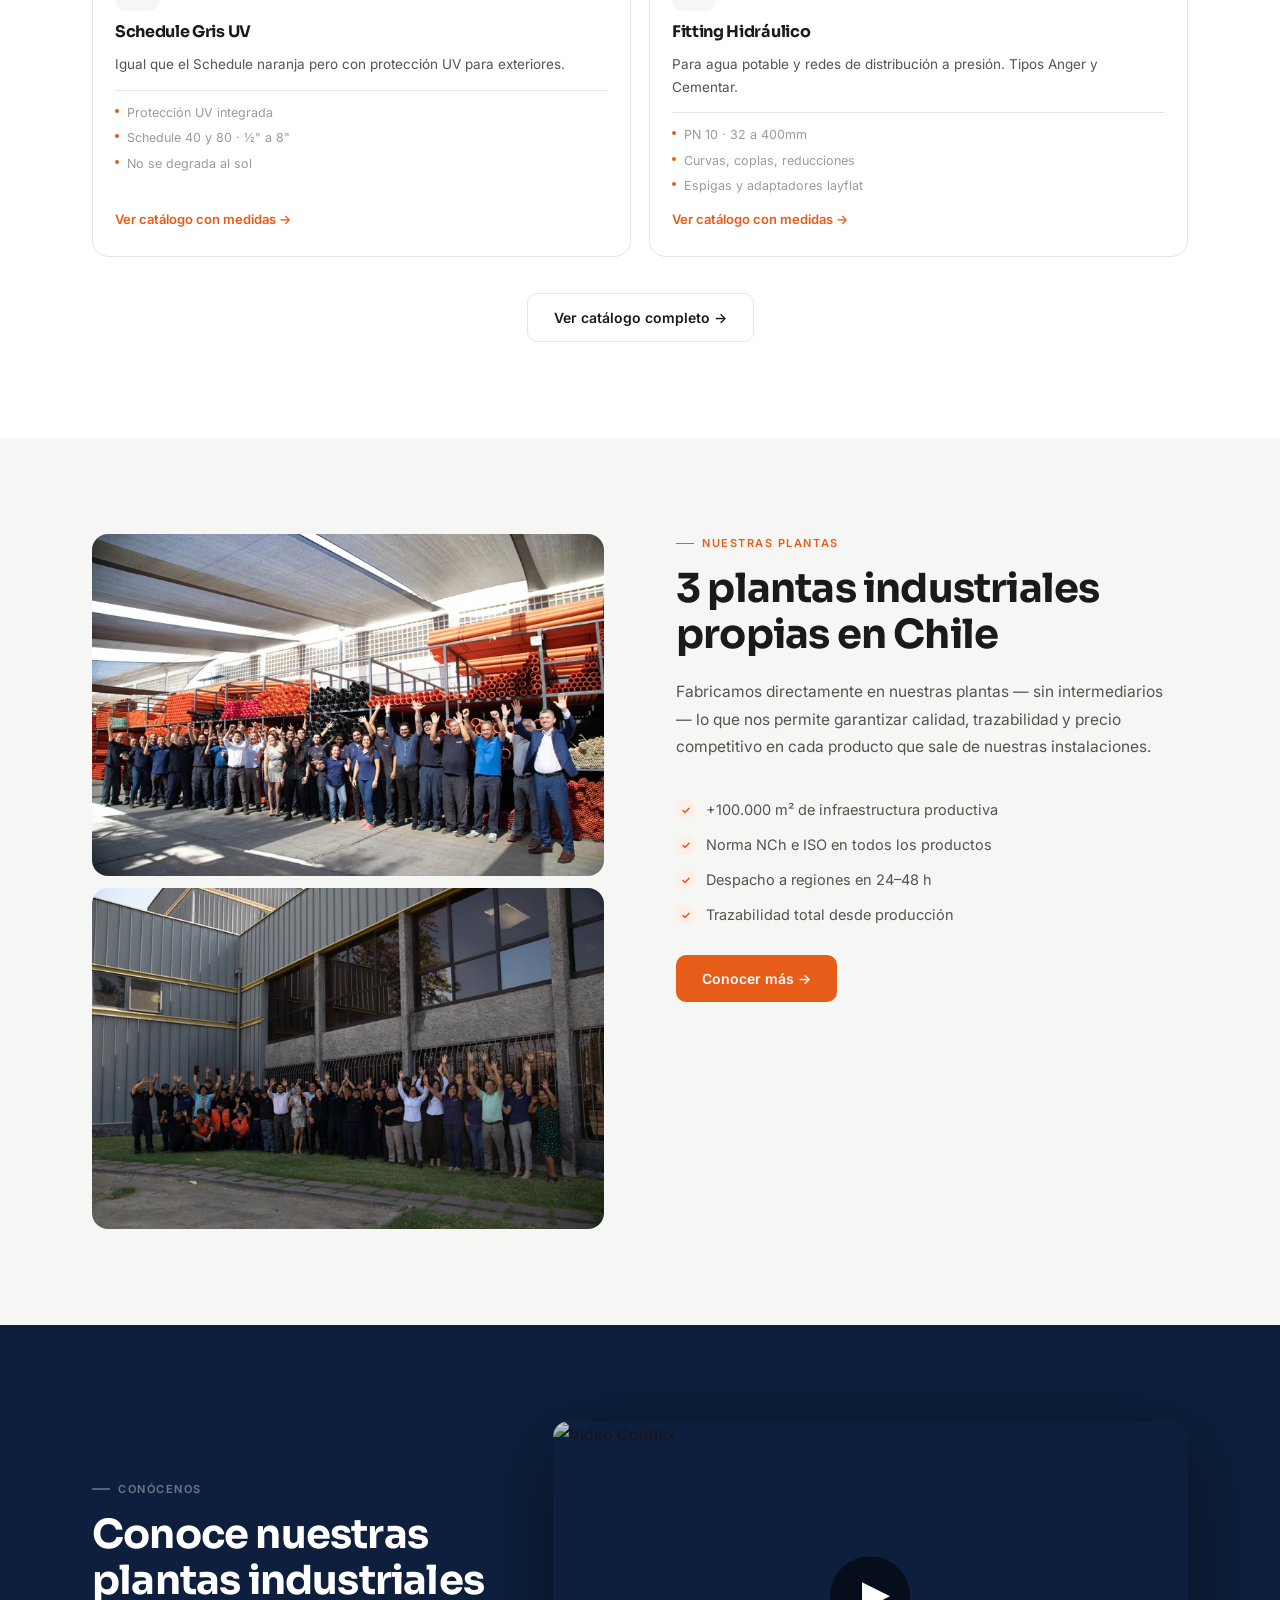
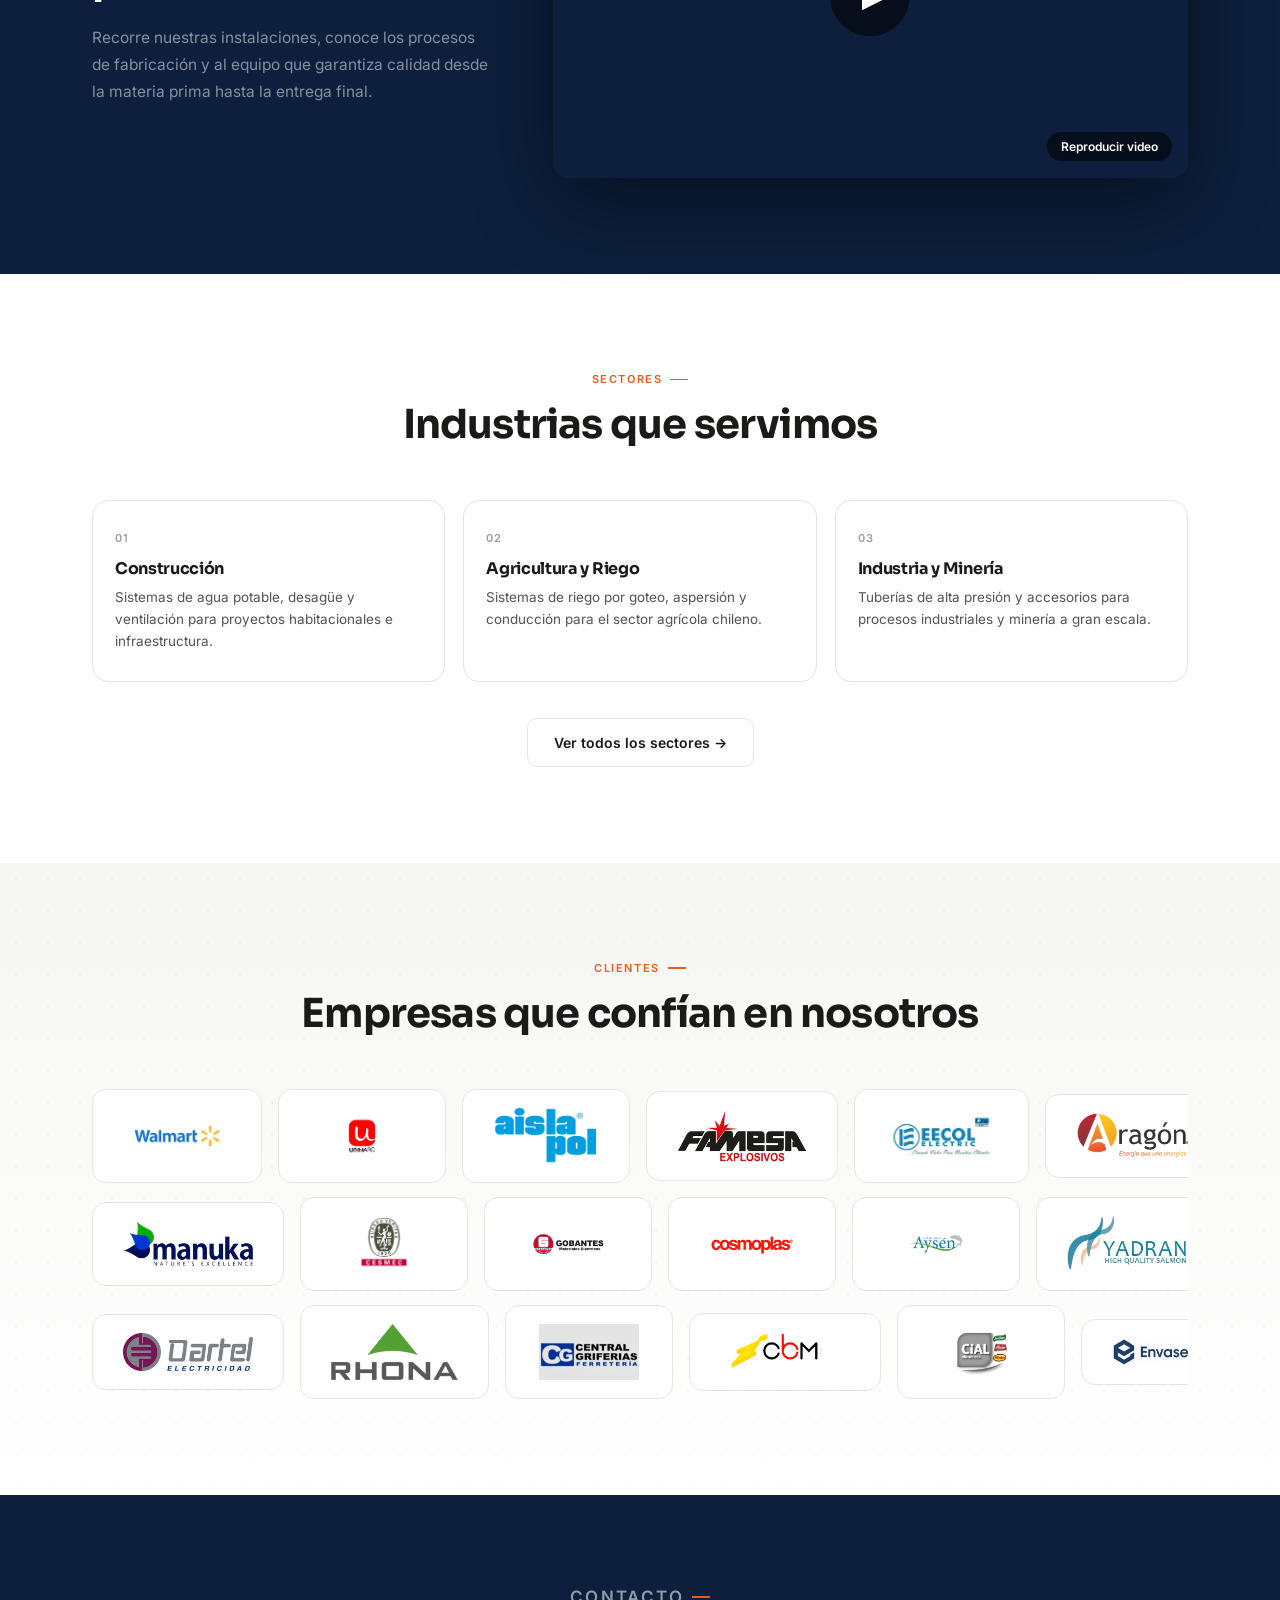
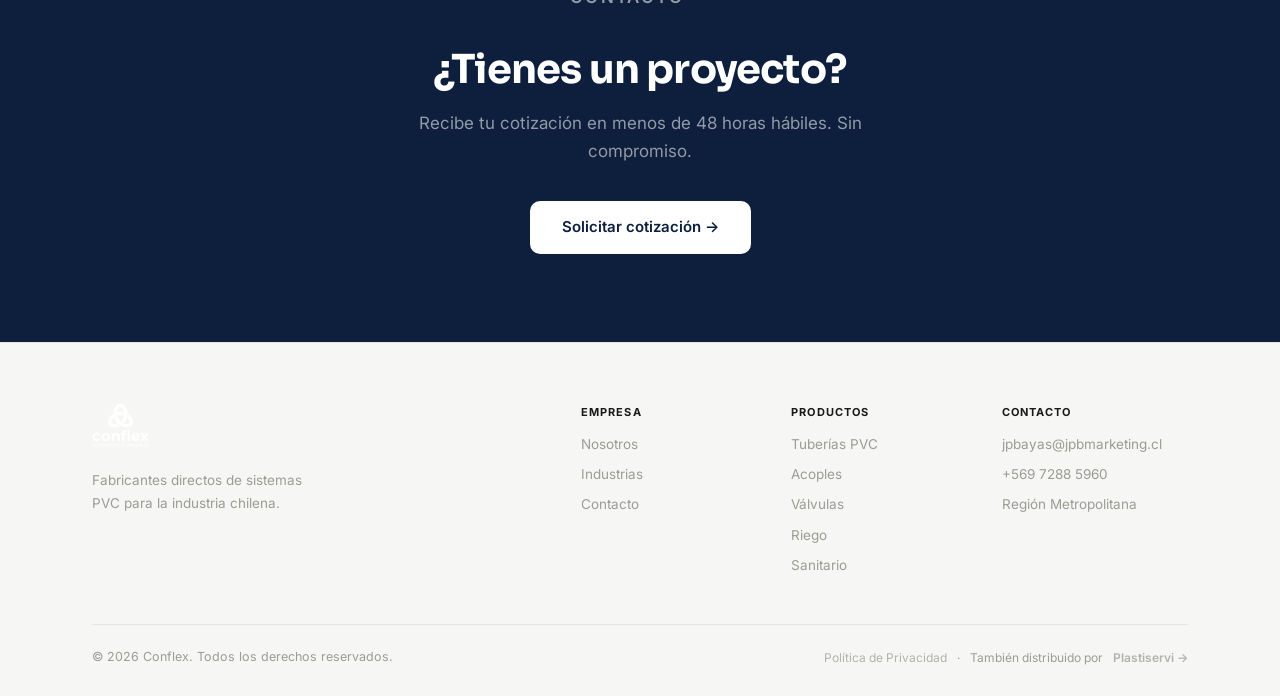
==== commit f7167b9a: "Agrega logo de Plastiservi junto al de Conflex y link Plastiservi al menú - Header: logo de Plastise" ====
--- a/index.html
+++ b/index.html
@@ -50,7 +50,7 @@
   <link rel="preconnect" href="https://fonts.googleapis.com" />
   <link rel="preconnect" href="https://fonts.gstatic.com" crossorigin />
   <link href="https://fonts.googleapis.com/css2?family=Inter:wght@300;400;500;600&family=Sora:wght@400;600;700;800&display=swap" rel="stylesheet" />
-  <link rel="stylesheet" href="css/style.css?v=21" />
+  <link rel="stylesheet" href="css/style.css?v=22" />
   <!-- Google tag (Google Ads) — cuenta Conflex 135-925-0092 -->
   <script async src="https://www.googletagmanager.com/gtag/js?id=AW-18395458623"></script>
   <script>
@@ -66,9 +66,23 @@
     <!-- Row 1: logo + search + CTA -->
     <div class="nav-top">
       <div class="nav-top-inner">
-        <a href="#" class="logo">
-          <img src="img/logo-conflex-transparent.png" alt="Conflex" class="logo-img" />
-        </a>
+        <div class="logo-group">
+
+          <a href="#" class="logo">
+
+            <img src="img/logo-conflex-transparent.png" alt="Conflex" class="logo-img" />
+
+          </a>
+
+          <span class="logo-divider"></span>
+
+          <a href="https://plastiservi.cl" target="_blank" rel="noopener" class="logo-partner" aria-label="Plastiservi">
+
+            <img src="img/logo-plastiservi.webp" alt="Plastiservi" class="logo-partner-img" />
+
+          </a>
+
+        </div>
         <form class="nav-search" onsubmit="handleSearch(event)">
           <input type="search" placeholder="Buscar acoples, tuberías, fittings PVC..." class="nav-search-input" />
           <button type="submit" class="nav-search-btn" aria-label="Buscar">
@@ -96,6 +110,7 @@
           <a href="nosotros.html" class="nav-link">Nosotros</a>
           <a href="productos.html" class="nav-link">Productos</a>
           <a href="industrias.html" class="nav-link">Industrias</a>
+        <a href="partner.html" class="nav-link">Plastiservi</a>
         </nav>
       </div>
     </div>
@@ -105,6 +120,7 @@
       <a href="nosotros.html">Nosotros</a>
       <a href="productos.html">Productos</a>
       <a href="industrias.html">Industrias</a>
+      <a href="partner.html">Plastiservi</a>
       <a href="contacto.html">Cotizar</a>
     </div>
   </header>
--- a/css/style.css
+++ b/css/style.css
@@ -115,6 +115,16 @@
 }
 .logo { display: flex; align-items: center; flex-shrink: 0; }
 .logo-img { height: 80px; width: auto; object-fit: contain; }
+
+.logo-group { display: flex; align-items: center; gap: 14px; flex-shrink: 0; }
+.logo-divider { width: 1px; height: 44px; background: var(--border); flex-shrink: 0; }
+.logo-partner { display: flex; align-items: center; flex-shrink: 0; opacity: .9; transition: opacity .18s; }
+.logo-partner:hover { opacity: 1; }
+.logo-partner-img { height: 52px; width: auto; object-fit: contain; }
+@media (max-width: 640px) {
+  .logo-divider { height: 32px; }
+  .logo-partner-img { height: 36px; }
+}
 
 .nav-search {
   flex: 1;
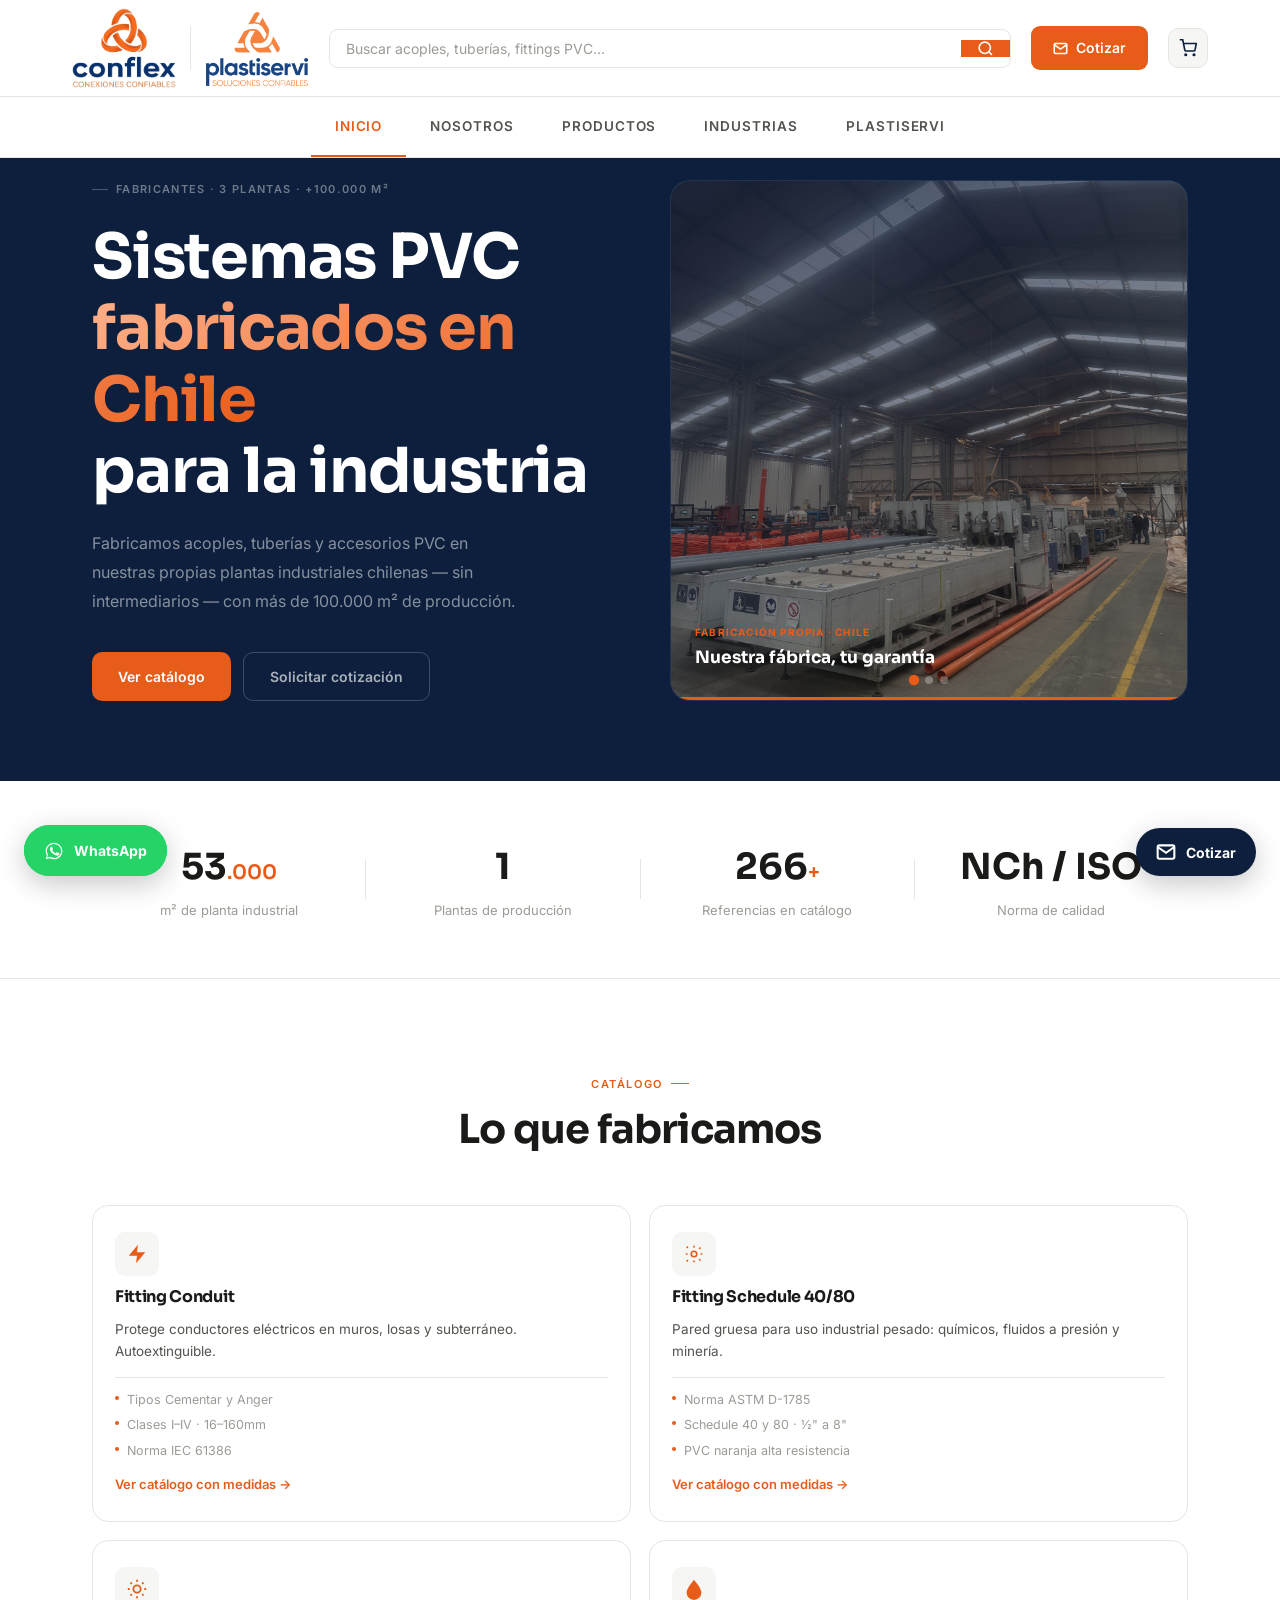
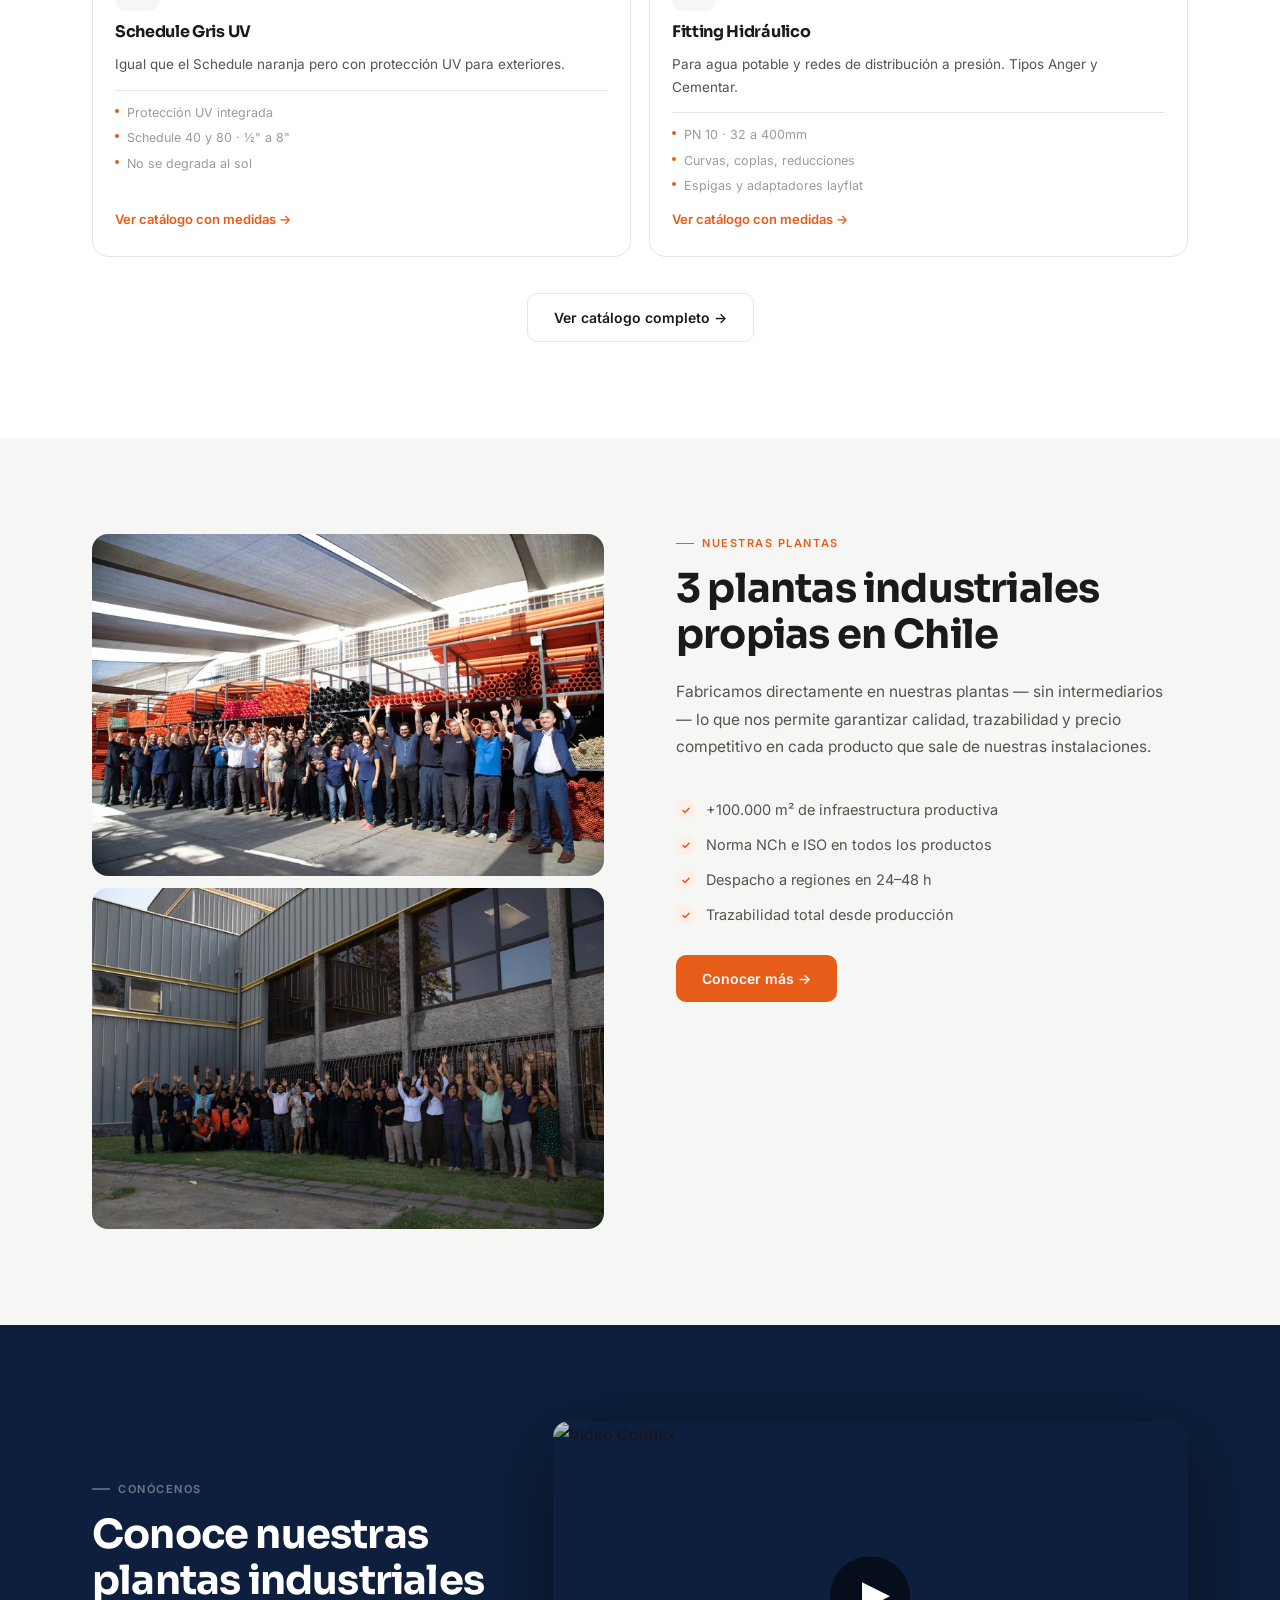
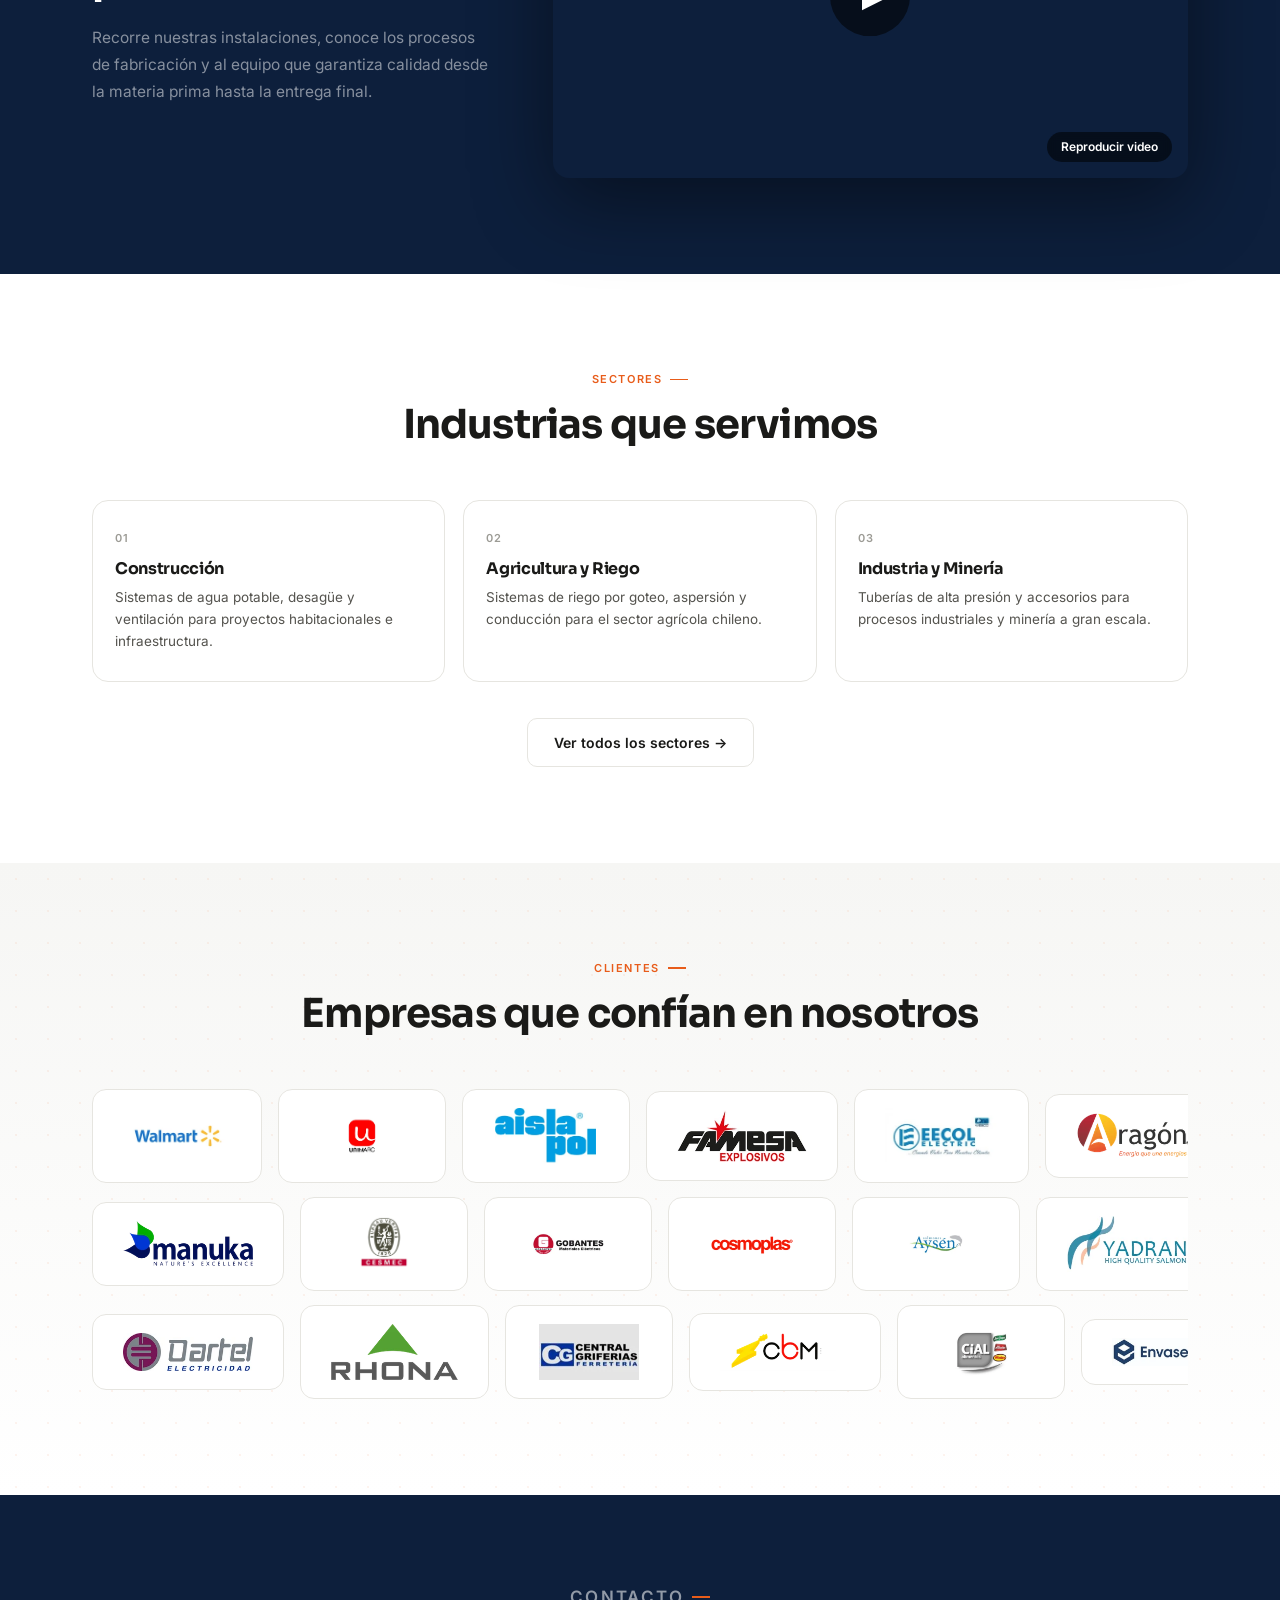
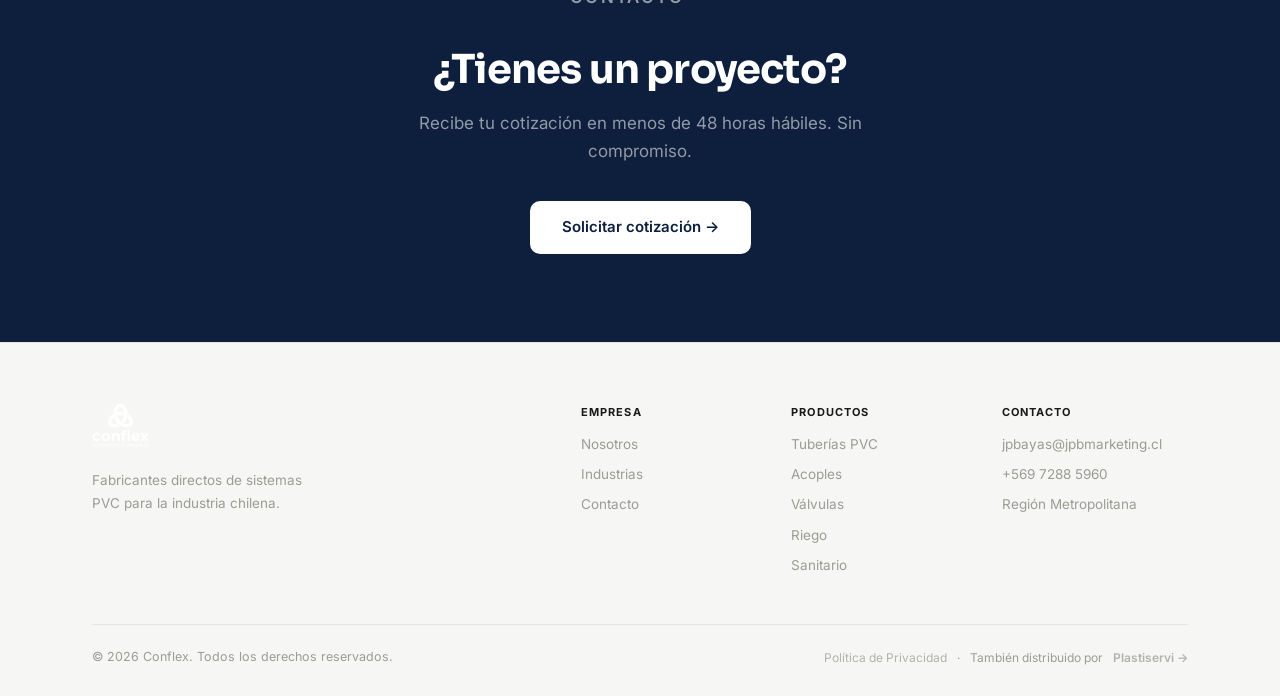
==== commit 6180e250: "Iguala el tamaño del logo de Plastiservi al de Conflex en el header Ambos logos tienen proporciones " ====
--- a/index.html
+++ b/index.html
@@ -50,7 +50,7 @@
   <link rel="preconnect" href="https://fonts.googleapis.com" />
   <link rel="preconnect" href="https://fonts.gstatic.com" crossorigin />
   <link href="https://fonts.googleapis.com/css2?family=Inter:wght@300;400;500;600&family=Sora:wght@400;600;700;800&display=swap" rel="stylesheet" />
-  <link rel="stylesheet" href="css/style.css?v=22" />
+  <link rel="stylesheet" href="css/style.css?v=23" />
   <!-- Google tag (Google Ads) — cuenta Conflex 135-925-0092 -->
   <script async src="https://www.googletagmanager.com/gtag/js?id=AW-18395458623"></script>
   <script>
--- a/css/style.css
+++ b/css/style.css
@@ -120,10 +120,10 @@
 .logo-divider { width: 1px; height: 44px; background: var(--border); flex-shrink: 0; }
 .logo-partner { display: flex; align-items: center; flex-shrink: 0; opacity: .9; transition: opacity .18s; }
 .logo-partner:hover { opacity: 1; }
-.logo-partner-img { height: 52px; width: auto; object-fit: contain; }
+.logo-partner-img { height: 80px; width: auto; object-fit: contain; }
 @media (max-width: 640px) {
   .logo-divider { height: 32px; }
-  .logo-partner-img { height: 36px; }
+  .logo-img, .logo-partner-img { height: 44px; }
 }
 
 .nav-search {
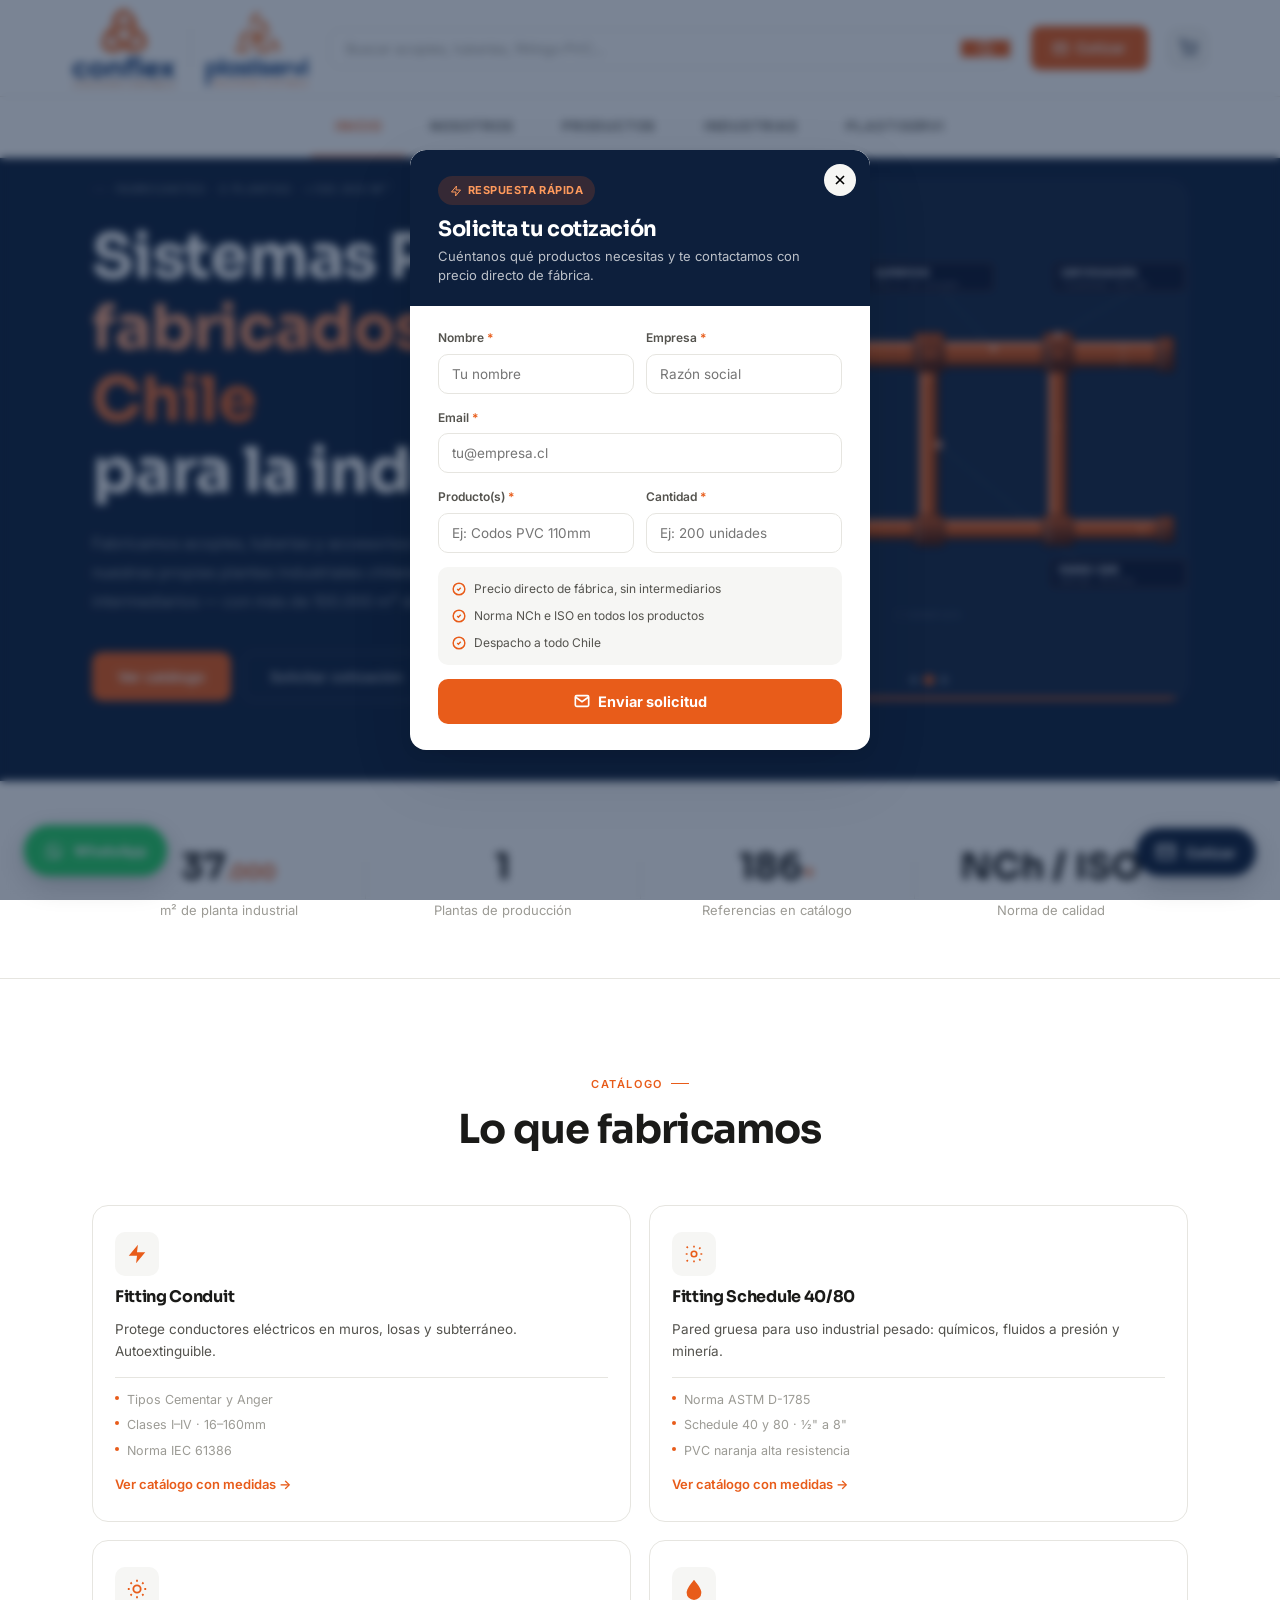
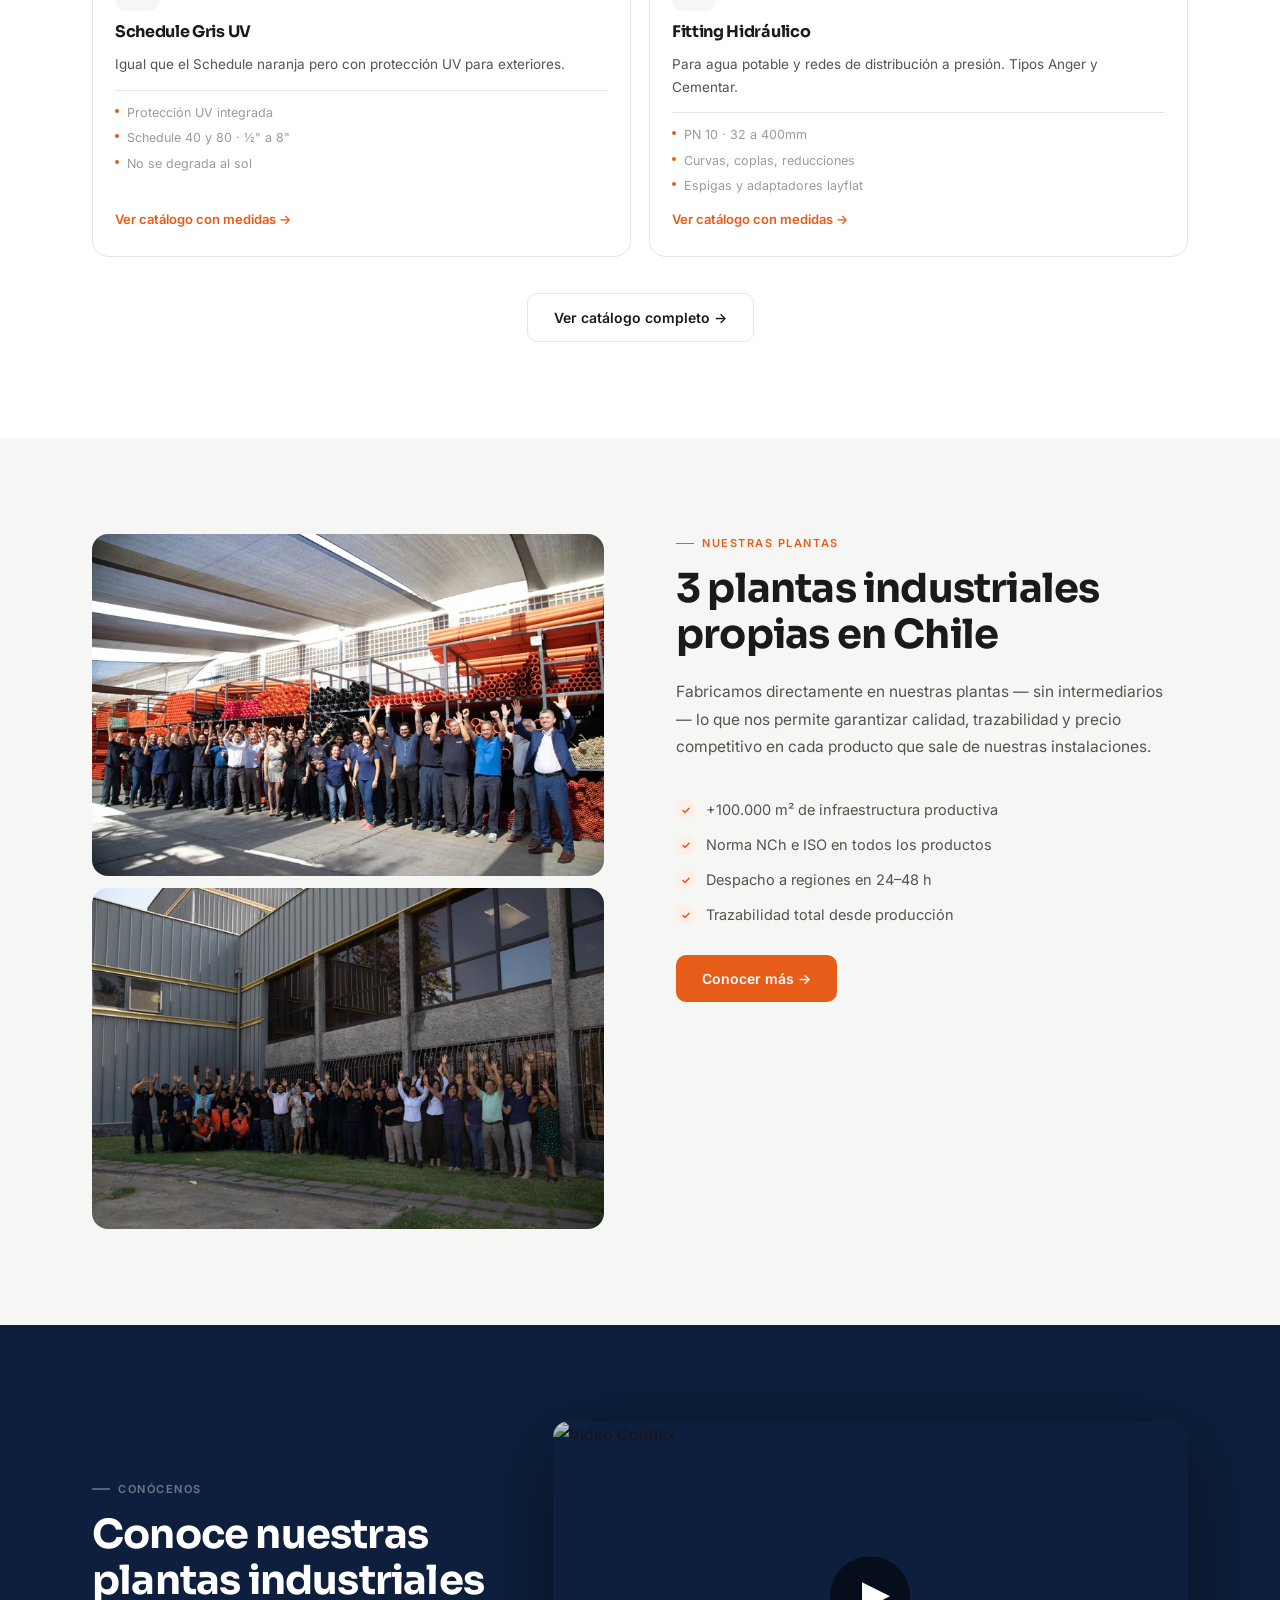
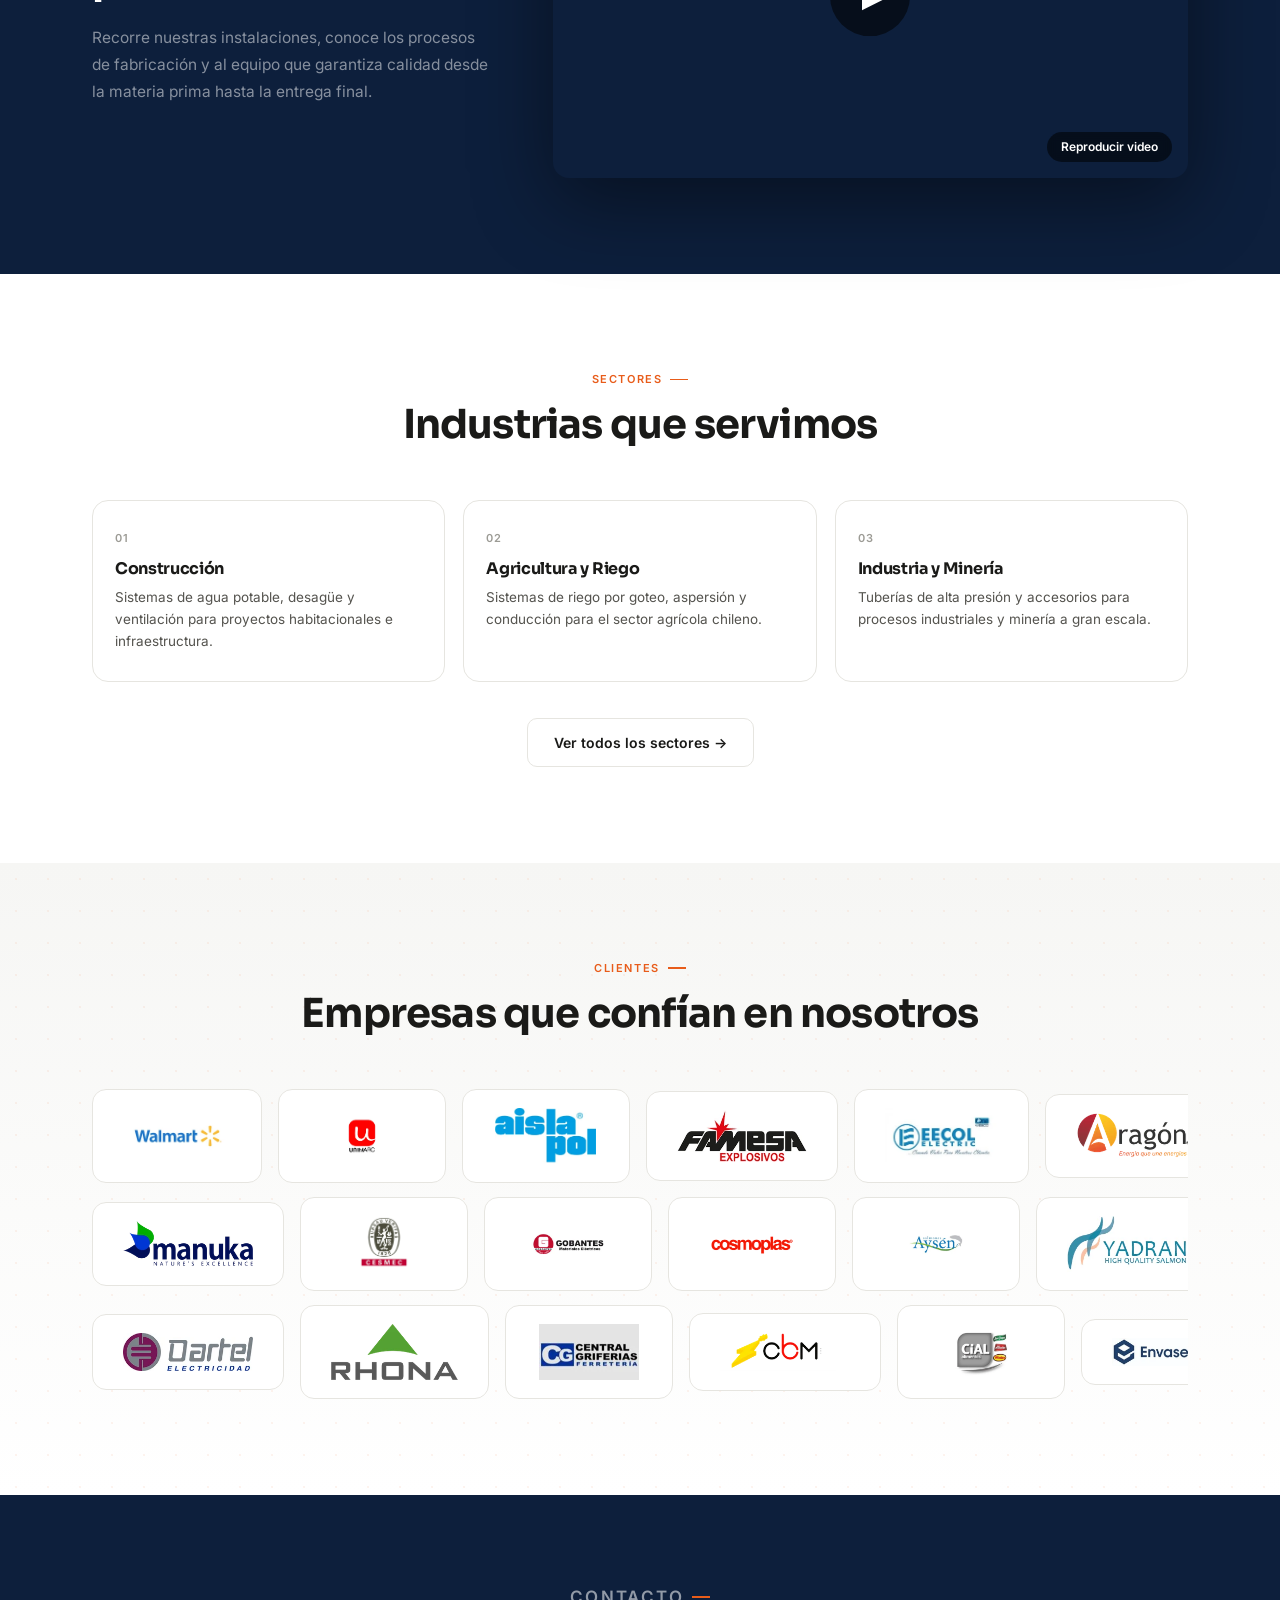
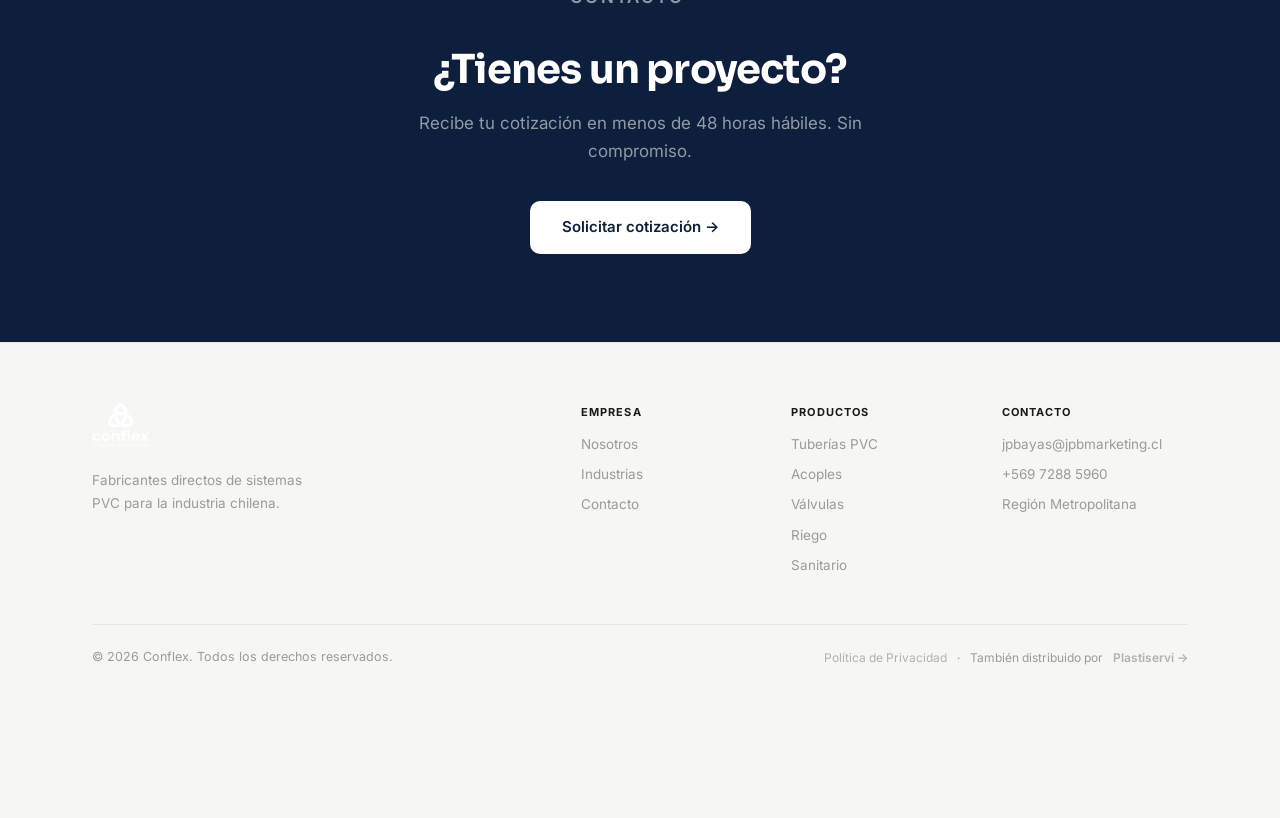
==== commit 6bba41b4: "Corrige botones flotantes superpuestos entre sí y sobre el footer - .quote-float ("Mi cotización") c" ====
--- a/index.html
+++ b/index.html
@@ -50,7 +50,7 @@
   <link rel="preconnect" href="https://fonts.googleapis.com" />
   <link rel="preconnect" href="https://fonts.gstatic.com" crossorigin />
   <link href="https://fonts.googleapis.com/css2?family=Inter:wght@300;400;500;600&family=Sora:wght@400;600;700;800&display=swap" rel="stylesheet" />
-  <link rel="stylesheet" href="css/style.css?v=23" />
+  <link rel="stylesheet" href="css/style.css?v=24" />
   <!-- Google tag (Google Ads) — cuenta Conflex 135-925-0092 -->
   <script async src="https://www.googletagmanager.com/gtag/js?id=AW-18395458623"></script>
   <script>
--- a/css/style.css
+++ b/css/style.css
@@ -664,7 +664,7 @@
 /* ===========================
    FOOTER
    =========================== */
-.footer { background: var(--off); border-top: 1px solid var(--border); padding: 60px 0 28px; }
+.footer { background: var(--off); border-top: 1px solid var(--border); padding: 60px 0 150px; }
 .footer-top { display: grid; grid-template-columns: 1.4fr 2fr; gap: 64px; margin-bottom: 48px; }
 .footer-top > div:first-child .logo { margin-bottom: 14px; pointer-events: none; }
 .footer-top > div:first-child p { font-size: 13.5px; color: var(--text-3); line-height: 1.7; max-width: 240px; margin-top: 8px; }
@@ -697,6 +697,7 @@
 }
 
 @media (max-width: 768px) {
+  .footer { padding-bottom: 150px; }
   .hero { padding: 124px 0 36px; }
   .hero-label { margin-bottom: 16px; }
   .hero h1 { margin-bottom: 14px; }
@@ -1046,7 +1047,7 @@
 
 /* Floating quote bar */
 .quote-float {
-  position: fixed; bottom: 24px; right: 24px; z-index: 120; display: none;
+  position: fixed; bottom: 86px; right: 24px; z-index: 117; display: none;
   animation: qf-in .3s var(--ease) forwards;
 }
 @keyframes qf-in { from { opacity:0; transform: scale(.8) translateY(10px); } to { opacity:1; transform: none; } }
@@ -1147,7 +1148,7 @@
   .cat-nav-link.cat-active { background: var(--navy); color: #fff; border-color: var(--navy); border-right-color: var(--navy); }
   .catalog-main { padding: 24px 0 60px; }
   .cp-card { padding: 18px; }
-  .quote-float { bottom: 16px; right: 16px; }
+  .quote-float { bottom: 76px; right: 16px; }
   .quote-float-btn { padding: 12px 18px; font-size: 13px; }
 }
 @media (max-width: 480px) {
